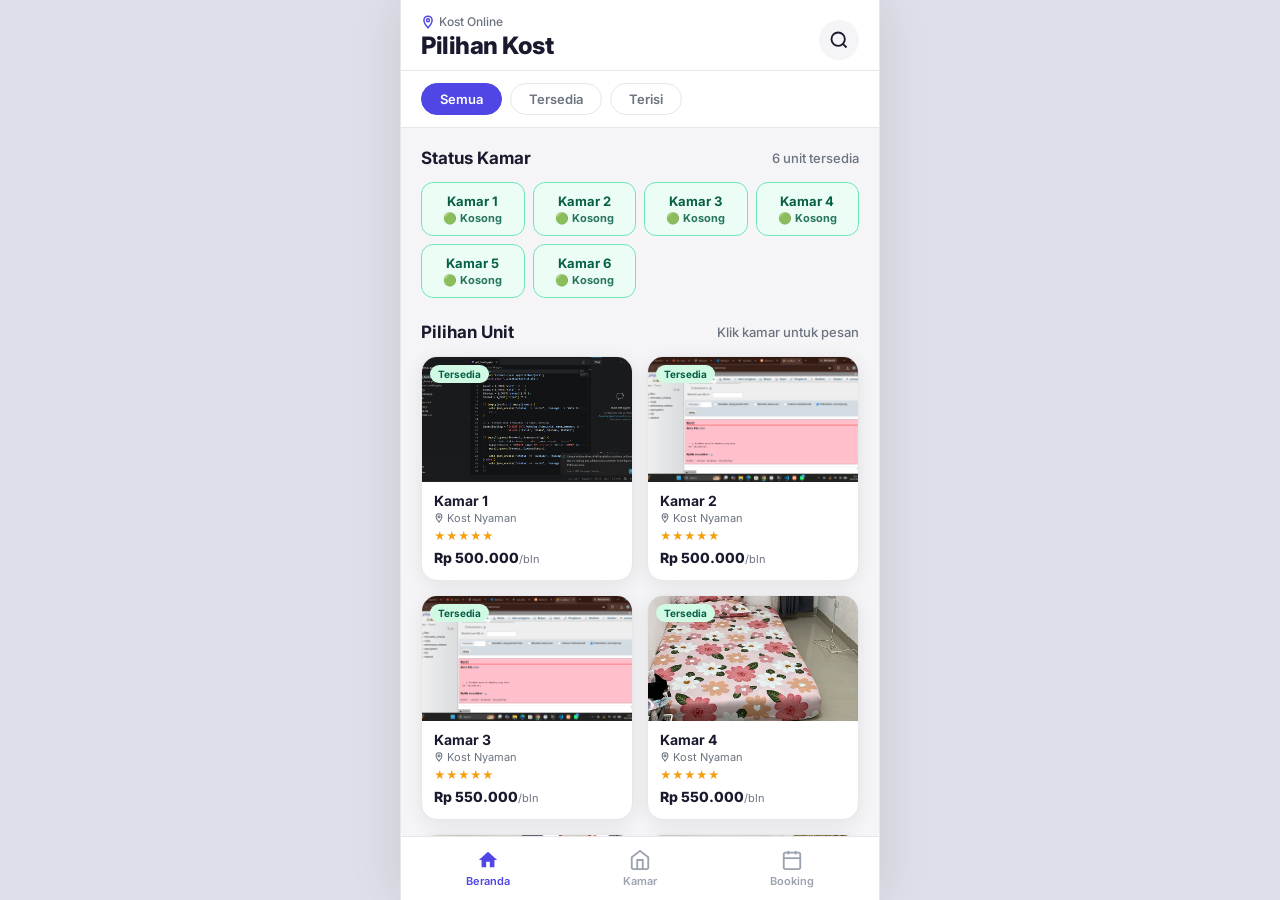
==== public/index.html @ 271142d2 "nambahin fitur" ====
<!DOCTYPE html>
<html lang="id">
<head>
    <meta charset="UTF-8">
    <meta name="viewport" content="width=device-width, initial-scale=1.0">
    <meta http-equiv="Cache-Control" content="no-cache, no-store, must-revalidate">
    <meta http-equiv="Pragma" content="no-cache">
    <meta http-equiv="Expires" content="0">
    <title>Sistem Booking Kost Online</title>
    <link rel="stylesheet" href="style.css?v=3.5">
    <link href="https://fonts.googleapis.com/css2?family=Inter:wght@400;500;600;700;800&display=swap" rel="stylesheet">
</head>
<body>

    <!-- ===== APP SHELL ===== -->
    <div class="app-shell">

        <!-- TOP NAV -->
        <header class="top-nav">
            <div class="nav-left">
                <div class="location-tag">
                    <svg width="14" height="14" viewBox="0 0 24 24" fill="none" stroke="currentColor" stroke-width="2.5"><path d="M12 2C8.13 2 5 5.13 5 9c0 5.25 7 13 7 13s7-7.75 7-13c0-3.87-3.13-7-7-7z"/><circle cx="12" cy="9" r="2.5"/></svg>
                    Kost Online
                </div>
                <h1 class="nav-title">Pilihan Kost</h1>
            </div>
            <button class="btn-icon" id="btnSearch" title="Cari Kamar" type="button">
                <svg width="20" height="20" viewBox="0 0 24 24" fill="none" stroke="currentColor" stroke-width="2.2"><circle cx="11" cy="11" r="8"/><line x1="21" y1="21" x2="16.65" y2="16.65"/></svg>
            </button>
        </header>

        <!-- SEARCH BAR (hidden by default) -->
        <div class="search-bar-wrap" id="searchBarWrap" style="display:none;">
            <input type="text" id="searchInput" placeholder="Cari nama kamar kost..." class="search-input">
        </div>

        <!-- FILTER TABS -->
        <div class="filter-tabs">
            <button class="tab-btn active" data-filter="all" type="button">Semua</button>
            <button class="tab-btn" data-filter="kosong" type="button">Tersedia</button>
            <button class="tab-btn" data-filter="terisi" type="button">Terisi</button>
        </div>

        <!-- MAIN SCROLL AREA -->
        <main class="main-scroll" id="mainScroll">

            <!-- STATUS GRID -->
            <section class="section">
                <div class="section-header">
                    <span class="section-title">Status Kamar</span>
                    <span class="section-sub" id="jumlahKosong">6 unit tersedia</span>
                </div>
                <div id="gridIndikatorKamar" class="status-grid"></div>
            </section>

            <!-- KATALOG KAMAR -->
            <section class="section">
                <div class="section-header">
                    <span class="section-title">Pilihan Unit</span>
                    <span class="section-sub">Klik kamar untuk pesan</span>
                </div>
                <div id="katalogKamar" class="card-grid"></div>
            </section>

            <!-- FORM BOOKING -->
            <section class="section booking-section" id="sectionBooking">
                <div class="section-header">
                    <span class="section-title">Form Pemesanan Kost</span>
                </div>

                <form id="formBooking" class="booking-form">
                    <!-- Unit terpilih dropdown / select -->
                    <div class="form-group">
                        <label class="form-label" for="unitPilihan">Pilihan Unit Kamar</label>
                        <div class="input-wrap">
                            <svg class="input-icon" width="16" height="16" viewBox="0 0 24 24" fill="none" stroke="currentColor" stroke-width="2"><rect x="3" y="3" width="18" height="18" rx="2"/><path d="M9 9h6M9 13h4"/></svg>
                            <select id="unitPilihan" name="unit" class="form-input form-select" required>
                                <option value="">-- Pilih Unit Kamar --</option>
                                <option value="Kamar 1" data-harga="500000">Kamar 1 - Rp 500.000/bln (🟢 Tersedia)</option>
                                <option value="Kamar 2" data-harga="500000">Kamar 2 - Rp 500.000/bln (🟢 Tersedia)</option>
                                <option value="Kamar 3" data-harga="550000">Kamar 3 - Rp 550.000/bln (🟢 Tersedia)</option>
                                <option value="Kamar 4" data-harga="550000">Kamar 4 - Rp 550.000/bln (🟢 Tersedia)</option>
                                <option value="Kamar 5" data-harga="600000">Kamar 5 - Rp 600.000/bln (🟢 Tersedia)</option>
                                <option value="Kamar 6" data-harga="600000">Kamar 6 - Rp 600.000/bln (🟢 Tersedia)</option>
                            </select>
                        </div>
                    </div>

                    <!-- Nama pemesan -->
                    <div class="form-group">
                        <label class="form-label" for="namaPemesan">Nama Lengkap Pemesan</label>
                        <div class="input-wrap">
                            <svg class="input-icon" width="16" height="16" viewBox="0 0 24 24" fill="none" stroke="currentColor" stroke-width="2"><circle cx="12" cy="8" r="4"/><path d="M4 20c0-4 3.6-7 8-7s8 3 8 7"/></svg>
                            <input type="text" id="namaPemesan" name="nama" placeholder="Masukkan nama kamu" class="form-input" required>
                        </div>
                    </div>

                    <!-- Durasi -->
                    <div class="form-group">
                        <label class="form-label">Durasi Sewa (Bulan)</label>
                        <div class="durasi-control">
                            <button type="button" class="durasi-btn" id="btnKurang" aria-label="Kurangi durasi">−</button>
                            <div class="durasi-display">
                                <input type="number" id="durasiBulan" name="durasi" value="1" min="1" class="durasi-input" required>
                                <span class="durasi-label">Bulan</span>
                            </div>
                            <button type="button" class="durasi-btn" id="btnTambah" aria-label="Tambah durasi">+</button>
                        </div>
                    </div>

                    <!-- Total harga -->
                    <div class="total-box">
                        <span class="total-label">Total Harga</span>
                        <span class="total-nilai" id="totalHargaDisplay">Rp 0</span>
                        <input type="hidden" id="totalHargaVal" name="total" value="0">
                    </div>

                    <!-- Submit -->
                    <button type="submit" class="btn-book-now" id="btnSubmitBooking">
                        <svg width="18" height="18" viewBox="0 0 24 24" fill="none" stroke="currentColor" stroke-width="2.2"><path d="M20 12V22H4V12"/><path d="M22 7H2v5h20V7z"/><path d="M12 22V7"/><path d="M12 7H7.5a2.5 2.5 0 0 1 0-5C11 2 12 7 12 7z"/><path d="M12 7h4.5a2.5 2.5 0 0 0 0-5C13 2 12 7 12 7z"/></svg>
                        Lanjut ke Pembayaran
                    </button>
                </form>
            </section>

        </main>

        <!-- BOTTOM NAV (Tanpa Fitur Admin) -->
        <nav class="bottom-nav">
            <button type="button" class="nav-item active" id="navBeranda" onclick="document.getElementById('mainScroll').scrollTo({top: 0, behavior: 'smooth'});">
                <svg width="22" height="22" viewBox="0 0 24 24" fill="currentColor"><path d="M10 20v-6h4v6h5v-8h3L12 3 2 12h3v8z"/></svg>
                <span>Beranda</span>
            </button>
            <button type="button" class="nav-item" id="navKamar" onclick="document.getElementById('katalogKamar').scrollIntoView({behavior:'smooth'})">
                <svg width="22" height="22" viewBox="0 0 24 24" fill="none" stroke="currentColor" stroke-width="2"><path d="M3 9l9-7 9 7v11a2 2 0 0 1-2 2H5a2 2 0 0 1-2-2z"/><polyline points="9 22 9 12 15 12 15 22"/></svg>
                <span>Kamar</span>
            </button>
            <button type="button" class="nav-item" id="navBooking" onclick="document.getElementById('sectionBooking').scrollIntoView({behavior:'smooth'})">
                <svg width="22" height="22" viewBox="0 0 24 24" fill="none" stroke="currentColor" stroke-width="2"><rect x="3" y="4" width="18" height="18" rx="2"/><line x1="16" y1="2" x2="16" y2="6"/><line x1="8" y1="2" x2="8" y2="6"/><line x1="3" y1="10" x2="21" y2="10"/></svg>
                <span>Booking</span>
            </button>
        </nav>

    </div><!-- /app-shell -->

    <!-- ===== MODAL DETAIL KAMAR ===== -->
    <div id="modalDetail" class="modal-overlay" style="display:none;">
        <div class="detail-sheet">
            <div class="detail-foto-wrap">
                <img id="detailFoto" src="" alt="" class="detail-foto">
                <button type="button" class="btn-back" onclick="tutupDetail()" aria-label="Tutup">
                    <svg width="18" height="18" viewBox="0 0 24 24" fill="none" stroke="currentColor" stroke-width="2.5"><polyline points="15 18 9 12 15 6"/></svg>
                </button>
            </div>
            <div class="detail-body">
                <div class="detail-top-row">
                    <div>
                        <h2 id="detailNama" class="detail-nama"></h2>
                        <div class="detail-loc">
                            <svg width="13" height="13" viewBox="0 0 24 24" fill="none" stroke="currentColor" stroke-width="2.5"><path d="M12 2C8.13 2 5 5.13 5 9c0 5.25 7 13 7 13s7-7.75 7-13c0-3.87-3.13-7-7-7z"/><circle cx="12" cy="9" r="2.5"/></svg>
                            Kost Nyaman & Bersih
                        </div>
                    </div>
                    <div class="detail-rating">
                        ★★★★★ <span>5.0</span>
                    </div>
                </div>
                <p class="detail-desc">Kamar bersih, nyaman, dan strategis dengan fasilitas lengkap. Air lancar, listrik aman, dan lingkungan tenang.</p>
                <div class="detail-price-row">
                    <span id="detailHarga" class="detail-price"></span>
                    <span id="detailBadge" class="detail-status-badge"></span>
                </div>
                <button type="button" id="btnBookDetail" class="btn-book-now" style="margin-top:16px;">
                    Pilih Unit Ini
                </button>
            </div>
        </div>
    </div>

    <!-- ===== MODAL PILIHAN METODE PEMBAYARAN ===== -->
    <div id="modalPembayaran" class="modal-overlay" style="display:none;">
        <div class="modal-box modal-pembayaran-box">
            <div class="modal-icon">💳</div>
            <h2 class="modal-title">Metode Pembayaran</h2>
            <p class="modal-subtitle">Pilih cara pembayaran untuk menyelesaikan booking:</p>

            <div class="total-tagihan">
                <span class="tagihan-label">Total Tagihan:</span>
                <span id="tagihanDisplay" class="tagihan-amount">Rp 0</span>
            </div>

            <div class="metode-list">

                <!-- E-Wallet -->
                <button type="button" class="metode-item" onclick="pilihMetode('E-Wallet')">
                    <div class="metode-icon ewallet-icon">📱</div>
                    <div class="metode-info">
                        <span class="metode-nama">E-Wallet</span>
                        <span class="metode-sub">GoPay, OVO, DANA, ShopeePay</span>
                    </div>
                    <span class="metode-arrow">›</span>
                </button>

                <!-- QRIS -->
                <button type="button" class="metode-item" onclick="pilihMetode('QRIS')">
                    <div class="metode-icon qris-icon">🔲</div>
                    <div class="metode-info">
                        <span class="metode-nama">QRIS</span>
                        <span class="metode-sub">Scan QR Code semua bank & dompet digital</span>
                    </div>
                    <span class="metode-arrow">›</span>
                </button>

                <!-- Cash -->
                <button type="button" class="metode-item" onclick="pilihMetode('Tunai / Cash')">
                    <div class="metode-icon cash-icon">💵</div>
                    <div class="metode-info">
                        <span class="metode-nama">Tunai / Cash</span>
                        <span class="metode-sub">Bayar langsung saat tiba di tempat kost</span>
                    </div>
                    <span class="metode-arrow">›</span>
                </button>

            </div>

            <button type="button" class="btn-tutup" id="btnBatalPembayaran" onclick="tutupPembayaran()" style="margin-top:14px;">Batalkan</button>
        </div>
    </div>

    <!-- ===== MODAL SUKSES BOOKING ===== -->
    <div id="modalSukses" class="modal-overlay" style="display:none;">
        <div class="modal-box">
            <div class="modal-icon">🎉</div>
            <h2 class="modal-title">Booking Berhasil!</h2>
            <p class="modal-subtitle">Terima kasih! Pemesanan kost kamu telah dicatat:</p>
            <div class="modal-detail">
                <div class="detail-row"><span class="detail-label">📋 Unit Kamar</span><span class="detail-value" id="popupUnit">-</span></div>
                <div class="detail-row"><span class="detail-label">👤 Nama Pemesan</span><span class="detail-value" id="popupNama">-</span></div>
                <div class="detail-row"><span class="detail-label">📅 Durasi Sewa</span><span class="detail-value" id="popupDurasi">-</span></div>
                <div class="detail-row"><span class="detail-label">💳 Pembayaran</span><span class="detail-value" id="popupMetode" style="color:#4f46e5;font-weight:700;">-</span></div>
                <div class="detail-row"><span class="detail-label">💰 Total Biaya</span><span class="detail-value" id="popupTotal" style="color:#10b981;font-weight:700;">-</span></div>
            </div>
            <p class="modal-info">Lanjutkan konfirmasi booking ke pemilik via WhatsApp:</p>
            <div class="modal-actions">
                <a id="btnWhatsapp" href="#" target="_blank" class="btn-wa">
                    <svg xmlns="http://www.w3.org/2000/svg" width="18" height="18" viewBox="0 0 24 24" fill="white" style="margin-right:8px;flex-shrink:0;"><path d="M17.472 14.382c-.297-.149-1.758-.867-2.03-.967-.273-.099-.471-.148-.67.15-.197.297-.767.966-.94 1.164-.173.199-.347.223-.644.075-.297-.15-1.255-.463-2.39-1.475-.883-.788-1.48-1.761-1.653-2.059-.173-.297-.018-.458.13-.606.134-.133.298-.347.446-.52.149-.174.198-.298.298-.497.099-.198.05-.371-.025-.52-.075-.149-.669-1.612-.916-2.207-.242-.579-.487-.5-.669-.51-.173-.008-.371-.01-.57-.01-.198 0-.52.074-.792.372-.272.297-1.04 1.016-1.04 2.479 0 1.462 1.065 2.875 1.213 3.074.149.198 2.096 3.2 5.077 4.487.709.306 1.262.489 1.694.625.712.227 1.36.195 1.871.118.571-.085 1.758-.719 2.006-1.413.248-.694.248-1.289.173-1.413-.074-.124-.272-.198-.57-.347z"/><path d="M12 0C5.373 0 0 5.373 0 12c0 2.114.549 4.1 1.508 5.83L.057 23.5a.5.5 0 0 0 .614.614l5.67-1.451A11.945 11.945 0 0 0 12 24c6.627 0 12-5.373 12-12S18.627 0 12 0zm0 21.9a9.9 9.9 0 0 1-5.031-1.371l-.361-.214-3.735.956.989-3.617-.235-.374A9.861 9.861 0 0 1 2.1 12C2.1 6.533 6.533 2.1 12 2.1S21.9 6.533 21.9 12 17.467 21.9 12 21.9z"/></svg>
                    Chat via WhatsApp
                </a>
                <button type="button" id="btnTutupModal" class="btn-tutup">Tutup</button>
            </div>
        </div>
    </div>

    <script src="script.js?v=3.5"></script>
</body>
</html>
---- public/style.css ----
/* =====================================================
   GLOBAL RESET & BASE
   ===================================================== */
*, *::before, *::after {
    box-sizing: border-box;
    margin: 0;
    padding: 0;
}

:root {
    --primary:     #4f46e5;
    --primary-dk:  #3730a3;
    --bg:          #f5f5f7;
    --white:       #ffffff;
    --text:        #1a1a2e;
    --text-muted:  #6b7280;
    --border:      #e5e7eb;
    --card-shadow: 0 4px 20px rgba(0,0,0,0.08);
    --radius:      16px;
    --nav-h:       64px;
}

html, body {
    height: 100%;
    font-family: 'Inter', -apple-system, BlinkMacSystemFont, 'Segoe UI', Roboto, sans-serif;
    background: var(--bg);
    color: var(--text);
}

button { cursor: pointer; font-family: inherit; }
a      { text-decoration: none; }
input, select { font-family: inherit; }

/* =====================================================
   APP SHELL — mobile container
   ===================================================== */
.app-shell {
    display: flex;
    flex-direction: column;
    height: 100vh;
    max-width: 480px;
    margin: 0 auto;
    background: var(--bg);
    position: relative;
    overflow: hidden;
    box-shadow: 0 0 50px rgba(0,0,0,0.1);
}

/* =====================================================
   TOP NAV
   ===================================================== */
.top-nav {
    display: flex;
    align-items: flex-end;
    justify-content: space-between;
    padding: 14px 20px 10px;
    background: var(--white);
    border-bottom: 1px solid var(--border);
    flex-shrink: 0;
    z-index: 10;
}

.nav-left { display: flex; flex-direction: column; gap: 2px; }

.location-tag {
    display: flex;
    align-items: center;
    gap: 4px;
    font-size: 12px;
    color: var(--text-muted);
    font-weight: 500;
}
.location-tag svg { color: var(--primary); }

.nav-title {
    font-size: 24px;
    font-weight: 800;
    color: var(--text);
    letter-spacing: -0.5px;
}

.btn-icon {
    background: var(--bg);
    border: none;
    width: 40px;
    height: 40px;
    border-radius: 50%;
    display: flex;
    align-items: center;
    justify-content: center;
    color: var(--text);
    transition: background 0.2s;
}
.btn-icon:hover { background: var(--border); }

/* Search bar */
.search-bar-wrap {
    padding: 10px 20px;
    background: var(--white);
    border-bottom: 1px solid var(--border);
    flex-shrink: 0;
}
.search-input {
    width: 100%;
    padding: 10px 16px;
    border: 1.5px solid var(--border);
    border-radius: 12px;
    font-size: 14px;
    outline: none;
    transition: border-color 0.2s;
    background: var(--bg);
}
.search-input:focus { border-color: var(--primary); background: var(--white); }

/* =====================================================
   FILTER TABS
   ===================================================== */
.filter-tabs {
    display: flex;
    gap: 8px;
    padding: 12px 20px;
    background: var(--white);
    overflow-x: auto;
    flex-shrink: 0;
    scrollbar-width: none;
    border-bottom: 1px solid var(--border);
}
.filter-tabs::-webkit-scrollbar { display: none; }

.tab-btn {
    padding: 7px 18px;
    border-radius: 20px;
    border: 1.5px solid var(--border);
    background: var(--white);
    font-size: 13px;
    font-weight: 600;
    color: var(--text-muted);
    white-space: nowrap;
    transition: all 0.2s;
}
.tab-btn.active {
    background: var(--primary);
    border-color: var(--primary);
    color: white;
}
.tab-btn:hover:not(.active) {
    border-color: var(--primary);
    color: var(--primary);
}

/* =====================================================
   MAIN SCROLL
   ===================================================== */
.main-scroll {
    flex: 1;
    overflow-y: auto;
    padding-bottom: calc(var(--nav-h) + 24px);
    scroll-behavior: smooth;
    -webkit-overflow-scrolling: touch;
}
.main-scroll::-webkit-scrollbar { display: none; }

/* =====================================================
   SECTIONS
   ===================================================== */
.section { padding: 20px 20px 0; }

.section-header {
    display: flex;
    align-items: center;
    justify-content: space-between;
    margin-bottom: 14px;
}
.section-title {
    font-size: 17px;
    font-weight: 700;
    color: var(--text);
}
.section-sub {
    font-size: 13px;
    color: var(--text-muted);
    font-weight: 500;
}

/* =====================================================
   STATUS GRID (indikator kamar)
   ===================================================== */
.status-grid {
    display: grid;
    grid-template-columns: repeat(auto-fill, minmax(90px, 1fr));
    gap: 8px;
    margin-bottom: 4px;
}

.status-chip {
    padding: 10px 6px;
    border-radius: 12px;
    text-align: center;
    font-size: 12px;
    font-weight: 700;
    transition: transform 0.15s;
}
.status-chip:hover {
    transform: translateY(-2px);
}
.status-chip.kosong {
    background: #ecfdf5;
    border: 1.5px solid #6ee7b7;
    color: #065f46;
}
.status-chip.terisi {
    background: #fef2f2;
    border: 1.5px solid #fca5a5;
    color: #991b1b;
}
.status-chip .chip-name { display: block; font-size: 13px; }
.status-chip .chip-status { display: block; font-size: 11px; margin-top: 2px; opacity: 0.85; }

/* =====================================================
   CARD GRID (katalog kamar)
   ===================================================== */
.card-grid {
    display: grid;
    grid-template-columns: 1fr 1fr;
    gap: 14px;
    padding-bottom: 10px;
}

.kamar-card {
    background: var(--white);
    border-radius: var(--radius);
    overflow: hidden;
    box-shadow: var(--card-shadow);
    cursor: pointer;
    transition: transform 0.2s, box-shadow 0.2s;
    position: relative;
    border: 1px solid var(--border);
}
.kamar-card:hover {
    transform: translateY(-3px);
    box-shadow: 0 8px 24px rgba(0,0,0,0.12);
}
.kamar-card.terisi { opacity: 0.8; }

.card-img-wrap {
    position: relative;
    width: 100%;
    height: 125px;
    overflow: hidden;
    background: #e5e7eb;
}
.card-img-wrap img {
    width: 100%;
    height: 100%;
    object-fit: cover;
    transition: transform 0.3s;
}
.kamar-card:hover .card-img-wrap img { transform: scale(1.05); }

/* Status badge on card */
.card-status-badge {
    position: absolute;
    top: 8px;
    left: 8px;
    padding: 3px 8px;
    border-radius: 20px;
    font-size: 10px;
    font-weight: 700;
}
.card-status-badge.kosong { background: #d1fae5; color: #065f46; }
.card-status-badge.terisi { background: #fee2e2; color: #991b1b; }

.card-body {
    padding: 10px 12px 14px;
}
.card-name {
    font-size: 14px;
    font-weight: 700;
    color: var(--text);
    margin-bottom: 2px;
    white-space: nowrap;
    overflow: hidden;
    text-overflow: ellipsis;
}
.card-loc {
    display: flex;
    align-items: center;
    gap: 3px;
    font-size: 11px;
    color: var(--text-muted);
    margin-bottom: 4px;
}
.card-stars { font-size: 11px; color: #f59e0b; margin-bottom: 6px; }
.card-price {
    font-size: 14px;
    font-weight: 800;
    color: var(--text);
}
.card-price span {
    font-size: 11px;
    font-weight: 400;
    color: var(--text-muted);
}

/* =====================================================
   BOOKING FORM
   ===================================================== */
.booking-section {
    padding-bottom: 24px;
}

.booking-form {
    background: var(--white);
    border-radius: var(--radius);
    padding: 20px;
    box-shadow: var(--card-shadow);
    display: flex;
    flex-direction: column;
    gap: 16px;
    border: 1px solid var(--border);
}

.form-group { display: flex; flex-direction: column; gap: 6px; }

.form-label {
    font-size: 13px;
    font-weight: 600;
    color: var(--text-muted);
    text-transform: uppercase;
    letter-spacing: 0.4px;
}

.input-wrap {
    position: relative;
    display: flex;
    align-items: center;
}
.input-icon {
    position: absolute;
    left: 12px;
    color: var(--text-muted);
    pointer-events: none;
}
.form-input {
    width: 100%;
    padding: 12px 12px 12px 38px;
    border: 1.5px solid var(--border);
    border-radius: 12px;
    font-size: 14px;
    color: var(--text);
    background: var(--bg);
    outline: none;
    transition: border-color 0.2s, background 0.2s;
}
.form-input:focus { border-color: var(--primary); background: white; }

.form-select {
    appearance: none;
    -webkit-appearance: none;
    cursor: pointer;
    background-image: url("data:image/svg+xml;charset=UTF-8,%3csvg xmlns='http://www.w3.org/2000/svg' viewBox='0 0 24 24' fill='none' stroke='%236b7280' stroke-width='2' stroke-linecap='round' stroke-linejoin='round'%3e%3cpolyline points='6 9 12 15 18 9'%3e%3c/polyline%3e%3c/svg%3e");
    background-repeat: no-repeat;
    background-position: right 14px center;
    background-size: 16px;
}

/* Durasi stepper */
.durasi-control {
    display: flex;
    align-items: center;
    gap: 12px;
}
.durasi-btn {
    width: 42px;
    height: 42px;
    border-radius: 50%;
    border: 1.5px solid var(--border);
    background: var(--white);
    font-size: 22px;
    font-weight: 500;
    color: var(--primary);
    display: flex;
    align-items: center;
    justify-content: center;
    transition: background 0.2s;
    flex-shrink: 0;
}
.durasi-btn:hover { background: #ede9fe; border-color: var(--primary); }

.durasi-display {
    flex: 1;
    display: flex;
    align-items: center;
    justify-content: center;
    gap: 6px;
    background: var(--bg);
    border: 1.5px solid var(--border);
    border-radius: 12px;
    padding: 10px;
}
.durasi-input {
    width: 45px;
    text-align: center;
    font-size: 20px;
    font-weight: 700;
    border: none;
    background: transparent;
    outline: none;
    color: var(--text);
}
.durasi-input::-webkit-outer-spin-button,
.durasi-input::-webkit-inner-spin-button { -webkit-appearance: none; }
.durasi-input[type=number] { -moz-appearance: textfield; }

.durasi-label {
    font-size: 13px;
    color: var(--text-muted);
    font-weight: 500;
}

/* Total box */
.total-box {
    background: linear-gradient(135deg, #4f46e5 0%, #7c3aed 100%);
    border-radius: 14px;
    padding: 16px 20px;
    display: flex;
    align-items: center;
    justify-content: space-between;
}
.total-label {
    font-size: 13px;
    color: rgba(255,255,255,0.85);
    font-weight: 500;
}
.total-nilai {
    font-size: 20px;
    font-weight: 800;
    color: white;
}

/* Book Now button */
.btn-book-now {
    width: 100%;
    padding: 15px;
    background: var(--text);
    color: white;
    border: none;
    border-radius: 14px;
    font-size: 15px;
    font-weight: 700;
    display: flex;
    align-items: center;
    justify-content: center;
    gap: 8px;
    transition: background 0.2s, transform 0.15s;
}
.btn-book-now:hover {
    background: #374151;
    transform: translateY(-1px);
}
.btn-book-now:active { transform: translateY(0); }

/* =====================================================
   BOTTOM NAV
   ===================================================== */
.bottom-nav {
    position: absolute;
    bottom: 0;
    left: 0;
    right: 0;
    height: var(--nav-h);
    background: var(--white);
    border-top: 1px solid var(--border);
    display: flex;
    align-items: center;
    justify-content: space-around;
    padding: 0 8px;
    z-index: 100;
}

.nav-item {
    display: flex;
    flex-direction: column;
    align-items: center;
    gap: 3px;
    background: none;
    border: none;
    color: #9ca3af;
    font-size: 11px;
    font-weight: 600;
    padding: 6px 20px;
    border-radius: 12px;
    transition: color 0.2s;
}
.nav-item.active { color: var(--primary); }
.nav-item:hover  { color: var(--primary); }

/* =====================================================
   MODAL OVERLAY & BOXES
   ===================================================== */
.modal-overlay {
    position: fixed;
    inset: 0;
    background: rgba(0,0,0,0.6);
    display: flex;
    align-items: flex-end;
    justify-content: center;
    z-index: 9000;
    animation: fadeInOverlay 0.2s ease;
}

@keyframes fadeInOverlay {
    from { opacity: 0; }
    to   { opacity: 1; }
}

/* Detail sheet (slides up from bottom) */
.detail-sheet {
    width: 100%;
    max-width: 480px;
    background: var(--white);
    border-radius: 24px 24px 0 0;
    overflow: hidden;
    animation: slideUp 0.3s cubic-bezier(.22,.61,.36,1);
    max-height: 90vh;
    overflow-y: auto;
}

@keyframes slideUp {
    from { transform: translateY(100%); }
    to   { transform: translateY(0); }
}

.detail-foto-wrap {
    position: relative;
    height: 240px;
    background: #e5e7eb;
}
.detail-foto {
    width: 100%;
    height: 100%;
    object-fit: cover;
}
.btn-back {
    position: absolute;
    top: 16px;
    left: 16px;
    width: 38px;
    height: 38px;
    border-radius: 50%;
    background: rgba(255,255,255,0.92);
    border: none;
    display: flex;
    align-items: center;
    justify-content: center;
    color: var(--text);
    box-shadow: 0 2px 8px rgba(0,0,0,0.2);
}

.detail-body { padding: 20px; }

.detail-top-row {
    display: flex;
    align-items: flex-start;
    justify-content: space-between;
    margin-bottom: 8px;
}
.detail-nama {
    font-size: 22px;
    font-weight: 800;
    color: var(--text);
}
.detail-loc {
    display: flex;
    align-items: center;
    gap: 4px;
    font-size: 13px;
    color: var(--text-muted);
    margin-top: 3px;
}
.detail-rating {
    background: #fef3c7;
    color: #92400e;
    padding: 4px 10px;
    border-radius: 20px;
    font-size: 12px;
    font-weight: 700;
    white-space: nowrap;
}
.detail-rating span { font-size: 11px; }

.detail-desc {
    font-size: 13px;
    color: var(--text-muted);
    line-height: 1.6;
    margin-bottom: 14px;
}
.detail-price-row {
    display: flex;
    align-items: center;
    gap: 12px;
    margin-bottom: 4px;
}
.detail-price {
    font-size: 22px;
    font-weight: 800;
    color: var(--text);
}
.detail-status-badge {
    padding: 4px 12px;
    border-radius: 20px;
    font-size: 12px;
    font-weight: 700;
}
.detail-status-badge.kosong { background: #d1fae5; color: #065f46; }
.detail-status-badge.terisi { background: #fee2e2; color: #991b1b; }

/* Modal Box (Sukses & Pembayaran) */
.modal-box {
    width: 100%;
    max-width: 440px;
    background: var(--white);
    border-radius: 24px 24px 0 0;
    padding: 26px 20px;
    text-align: center;
    animation: slideUp 0.3s cubic-bezier(.22,.61,.36,1);
    max-height: 90vh;
    overflow-y: auto;
}

.modal-icon { font-size: 44px; margin-bottom: 8px; }
.modal-title { font-size: 20px; font-weight: 800; color: var(--text); margin-bottom: 4px; }
.modal-subtitle { font-size: 13px; color: var(--text-muted); margin-bottom: 14px; }

/* =====================================================
   METODE PEMBAYARAN STYLES
   ===================================================== */
.total-tagihan {
    background: #f0fdf4;
    border: 1.5px solid #86efac;
    border-radius: 12px;
    padding: 12px 16px;
    margin-bottom: 16px;
    display: flex;
    justify-content: space-between;
    align-items: center;
}
.tagihan-label {
    font-size: 13px;
    color: #166534;
    font-weight: 600;
}
.tagihan-amount {
    font-size: 18px;
    font-weight: 800;
    color: #15803d;
}

.metode-list {
    display: flex;
    flex-direction: column;
    gap: 10px;
    text-align: left;
}

.metode-item {
    display: flex;
    align-items: center;
    gap: 14px;
    padding: 14px 16px;
    background: var(--bg);
    border: 1.5px solid var(--border);
    border-radius: 14px;
    transition: all 0.2s;
    width: 100%;
    text-align: left;
}
.metode-item:hover {
    border-color: var(--primary);
    background: #eef2ff;
    transform: translateY(-1px);
}

.metode-icon {
    font-size: 24px;
    width: 44px;
    height: 44px;
    background: var(--white);
    border-radius: 12px;
    display: flex;
    align-items: center;
    justify-content: center;
    flex-shrink: 0;
    box-shadow: 0 2px 6px rgba(0,0,0,0.06);
}

.metode-info {
    flex: 1;
    display: flex;
    flex-direction: column;
    gap: 2px;
}
.metode-nama {
    font-size: 15px;
    font-weight: 700;
    color: var(--text);
}
.metode-sub {
    font-size: 12px;
    color: var(--text-muted);
}
.metode-arrow {
    font-size: 20px;
    color: #9ca3af;
    font-weight: 600;
}

/* =====================================================
   MODAL SUKSES STYLES
   ===================================================== */
.modal-detail {
    background: var(--bg);
    border-radius: 14px;
    padding: 14px 16px;
    margin-bottom: 14px;
    text-align: left;
}
.detail-row {
    display: flex;
    justify-content: space-between;
    align-items: center;
    padding: 8px 0;
    border-bottom: 1px solid var(--border);
    font-size: 13px;
}
.detail-row:last-child { border-bottom: none; }
.detail-label { color: var(--text-muted); font-weight: 500; }
.detail-value { color: var(--text); font-weight: 600; }

.modal-info { font-size: 12px; color: var(--text-muted); margin-bottom: 16px; }

.modal-actions { display: flex; flex-direction: column; gap: 10px; }

.btn-wa {
    display: flex;
    align-items: center;
    justify-content: center;
    background: #25D366;
    color: white;
    padding: 14px;
    border-radius: 14px;
    font-weight: 700;
    font-size: 15px;
    transition: background 0.2s;
}
.btn-wa:hover { background: #1ebe57; }

.btn-tutup {
    background: var(--bg);
    color: var(--text-muted);
    border: none;
    padding: 12px;
    border-radius: 14px;
    font-size: 14px;
    font-weight: 600;
    width: 100%;
    transition: background 0.2s;
}
.btn-tutup:hover { background: var(--border); }

/* =====================================================
   RESPONSIVE — center display on desktop
   ===================================================== */
@media (min-width: 481px) {
    .app-shell {
        margin: 0 auto;
        border-left: 1px solid var(--border);
        border-right: 1px solid var(--border);
    }
    body { background: #dde0e8; }
}
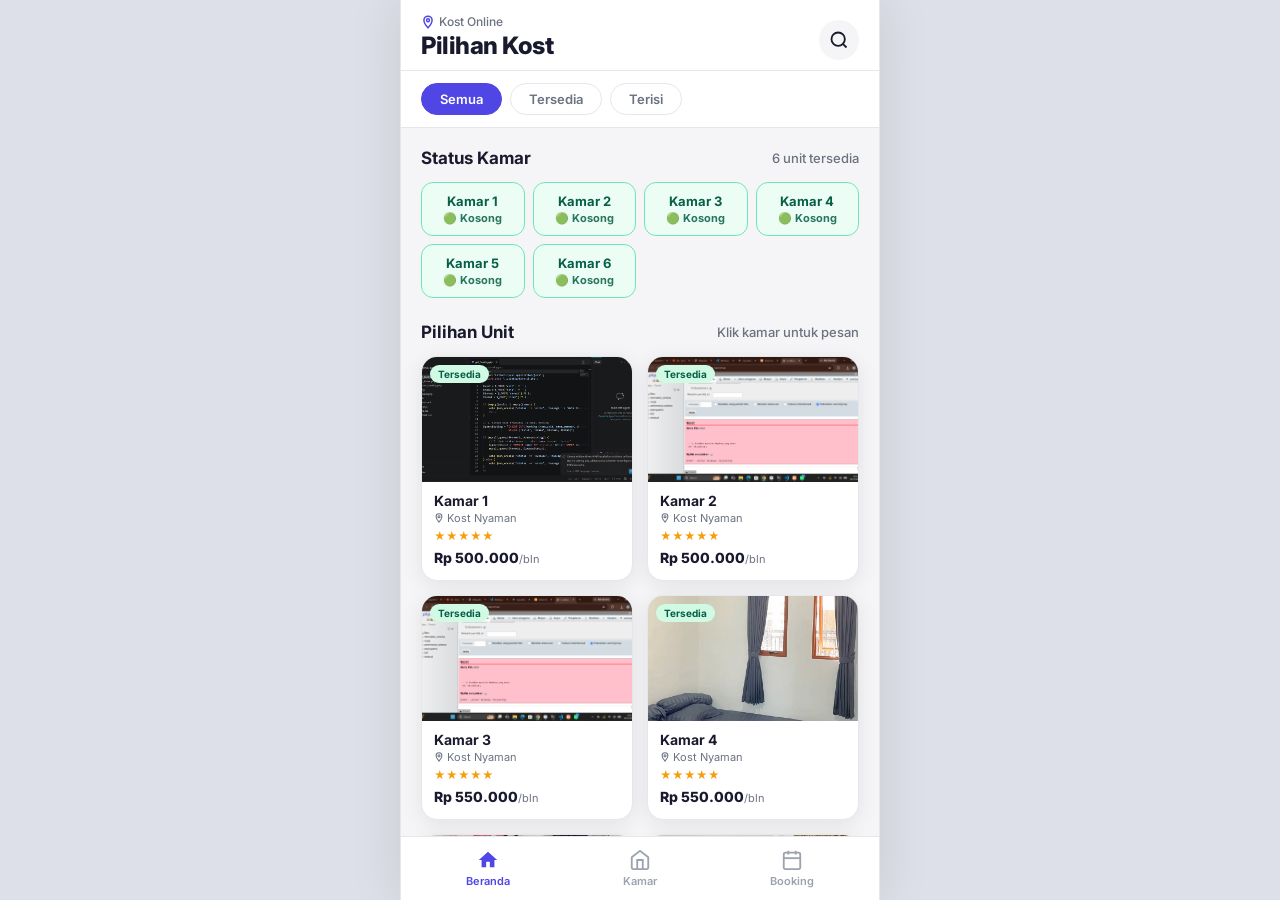
==== commit 186e7733: "fitur baru ey" ====
--- a/public/index.html
+++ b/public/index.html
@@ -251,6 +251,6 @@
         </div>
     </div>
 
-    <script src="script.js?v=3.5"></script>
+    <script src="script.js?v=4.0"></script>
 </body>
 </html>
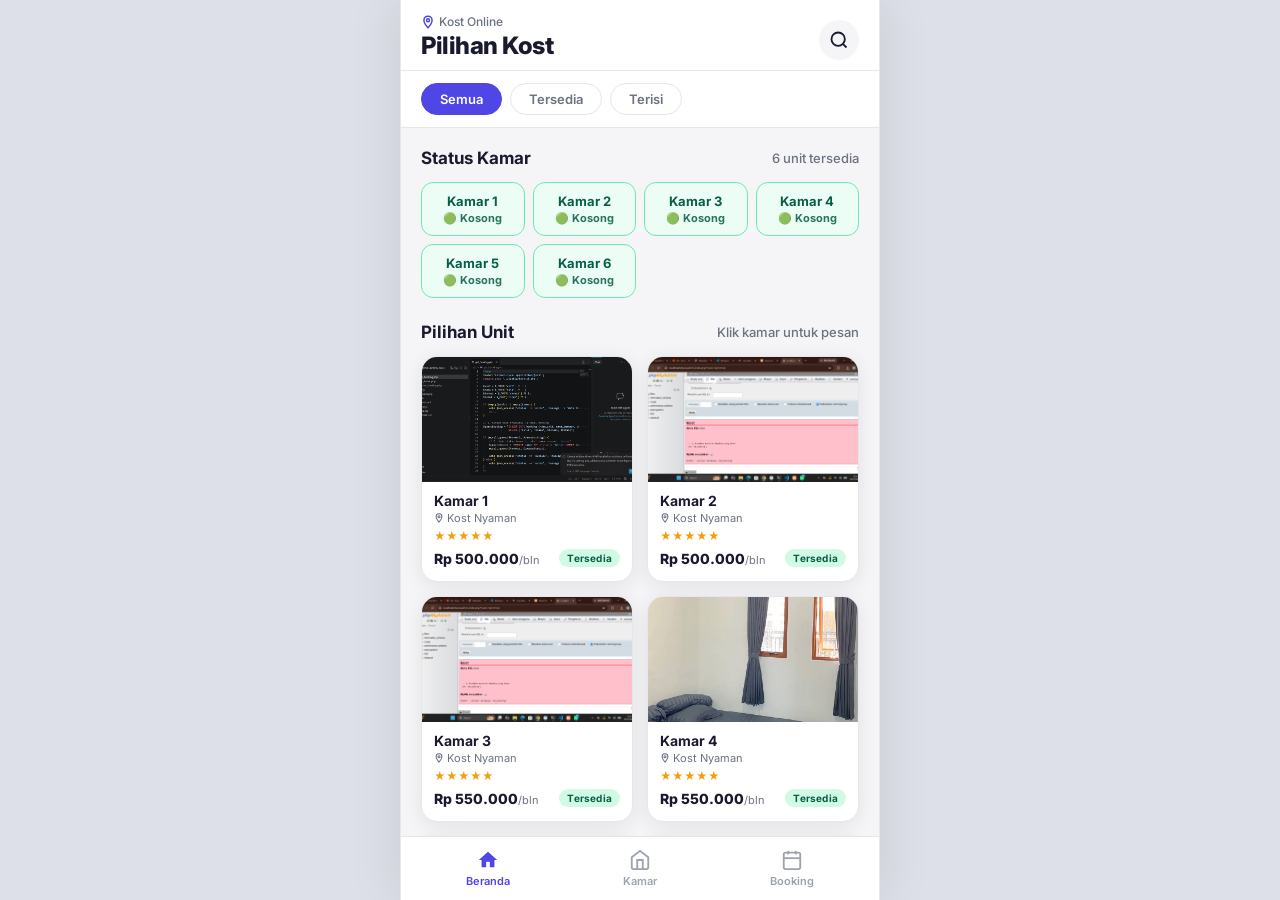
==== commit bbd29ccc: "perbaikan fitur" ====
--- a/public/index.html
+++ b/public/index.html
@@ -7,7 +7,7 @@
     <meta http-equiv="Pragma" content="no-cache">
     <meta http-equiv="Expires" content="0">
     <title>Sistem Booking Kost Online</title>
-    <link rel="stylesheet" href="style.css?v=3.5">
+    <link rel="stylesheet" href="style.css?v=5.0">
     <link href="https://fonts.googleapis.com/css2?family=Inter:wght@400;500;600;700;800&display=swap" rel="stylesheet">
 </head>
 <body>
@@ -143,14 +143,41 @@
 
     </div><!-- /app-shell -->
 
-    <!-- ===== MODAL DETAIL KAMAR ===== -->
     <div id="modalDetail" class="modal-overlay" style="display:none;">
         <div class="detail-sheet">
-            <div class="detail-foto-wrap">
-                <img id="detailFoto" src="" alt="" class="detail-foto">
+            <!-- SLIDER FOTO KAMAR INTERAKTIF -->
+            <div class="detail-slider-container" id="detailSliderContainer">
+                <div class="detail-slider-track" id="detailSliderTrack">
+                    <!-- Foto slide digenerate secara dinamis via JavaScript -->
+                </div>
+
+                <!-- Tombol Navigasi Panah Slide -->
+                <button type="button" class="slider-nav-btn slider-prev" id="sliderPrev" aria-label="Foto Sebelumnya">
+                    <svg width="20" height="20" viewBox="0 0 24 24" fill="none" stroke="currentColor" stroke-width="2.5"><polyline points="15 18 9 12 15 6"/></svg>
+                </button>
+                <button type="button" class="slider-nav-btn slider-next" id="sliderNext" aria-label="Foto Berikutnya">
+                    <svg width="20" height="20" viewBox="0 0 24 24" fill="none" stroke="currentColor" stroke-width="2.5"><polyline points="9 18 15 12 9 6"/></svg>
+                </button>
+
+                <!-- Tombol Kembali / Tutup Modal -->
                 <button type="button" class="btn-back" onclick="tutupDetail()" aria-label="Tutup">
-                    <svg width="18" height="18" viewBox="0 0 24 24" fill="none" stroke="currentColor" stroke-width="2.5"><polyline points="15 18 9 12 15 6"/></svg>
-                </button>
+                    <svg width="18" height="18" viewBox="0 0 24 24" fill="none" stroke="currentColor" stroke-width="2.5"><line x1="18" y1="6" x2="6" y2="18"/><line x1="6" y1="6" x2="18" y2="18"/></svg>
+                </button>
+
+                <!-- Badge Jumlah Foto -->
+                <div class="slider-badge-counter" id="sliderBadgeCounter">
+                    <span id="sliderBadgeText">Foto 1 / 1</span>
+                </div>
+
+                <!-- Titik Navigasi (Dots Indicator) -->
+                <div class="slider-dots" id="sliderDots"></div>
+            </div>
+
+            <!-- Petunjuk Geser / Slide -->
+            <div class="slider-hint-bar">
+                <svg width="14" height="14" viewBox="0 0 24 24" fill="none" stroke="currentColor" stroke-width="2"><path d="M14 18l-6-6 6-6"/></svg>
+                <span>Geser foto untuk melihat sudut kamar lainnya</span>
+                <svg width="14" height="14" viewBox="0 0 24 24" fill="none" stroke="currentColor" stroke-width="2"><path d="M10 6l6 6-6 6"/></svg>
             </div>
             <div class="detail-body">
                 <div class="detail-top-row">
@@ -251,6 +278,6 @@
         </div>
     </div>
 
-    <script src="script.js?v=4.0"></script>
+    <script src="script.js?v=5.0"></script>
 </body>
 </html>
--- a/public/style.css
+++ b/public/style.css
@@ -257,15 +257,22 @@
 }
 .kamar-card:hover .card-img-wrap img { transform: scale(1.05); }
 
-/* Status badge on card */
+/* Card Price Row & Status Badge */
+.card-price-row {
+    display: flex;
+    align-items: center;
+    justify-content: space-between;
+    gap: 8px;
+    margin-top: 6px;
+}
+
 .card-status-badge {
-    position: absolute;
-    top: 8px;
-    left: 8px;
     padding: 3px 8px;
     border-radius: 20px;
     font-size: 10px;
     font-weight: 700;
+    white-space: nowrap;
+    letter-spacing: 0.2px;
 }
 .card-status-badge.kosong { background: #d1fae5; color: #065f46; }
 .card-status-badge.terisi { background: #fee2e2; color: #991b1b; }
@@ -531,30 +538,203 @@
     to   { transform: translateY(0); }
 }
 
-.detail-foto-wrap {
+/* =====================================================
+   INTERACTIVE ROOM PHOTO SLIDER / CAROUSEL
+   ===================================================== */
+.detail-slider-container {
     position: relative;
-    height: 240px;
-    background: #e5e7eb;
-}
-.detail-foto {
+    width: 100%;
+    height: 250px;
+    background: #0f172a;
+    overflow: hidden;
+    user-select: none;
+    touch-action: pan-y;
+}
+
+.detail-slider-track {
+    display: flex;
+    width: 100%;
+    height: 100%;
+    transition: transform 0.35s cubic-bezier(0.25, 1, 0.5, 1);
+    will-change: transform;
+}
+
+.detail-slide {
+    min-width: 100%;
+    width: 100%;
+    height: 100%;
+    position: relative;
+    flex-shrink: 0;
+    overflow: hidden;
+    background: #111827;
+}
+
+.detail-slide-img {
     width: 100%;
     height: 100%;
     object-fit: cover;
-}
+    display: block;
+    pointer-events: none;
+}
+
+.detail-slide-caption {
+    position: absolute;
+    bottom: 0;
+    left: 0;
+    right: 0;
+    padding: 24px 16px 36px;
+    background: linear-gradient(to top, rgba(0,0,0,0.85) 0%, rgba(0,0,0,0.4) 60%, transparent 100%);
+    color: #ffffff;
+    font-size: 13px;
+    font-weight: 600;
+    text-shadow: 0 1px 3px rgba(0,0,0,0.8);
+    pointer-events: none;
+    display: flex;
+    align-items: center;
+    gap: 6px;
+}
+
+/* Tombol Navigasi Panah Kiri & Kanan */
+.slider-nav-btn {
+    position: absolute;
+    top: 50%;
+    transform: translateY(-50%);
+    width: 36px;
+    height: 36px;
+    border-radius: 50%;
+    background: rgba(15, 23, 42, 0.55);
+    color: #ffffff;
+    border: 1px solid rgba(255, 255, 255, 0.25);
+    display: flex;
+    align-items: center;
+    justify-content: center;
+    cursor: pointer;
+    z-index: 10;
+    backdrop-filter: blur(6px);
+    -webkit-backdrop-filter: blur(6px);
+    transition: background 0.2s, transform 0.15s, opacity 0.2s;
+    box-shadow: 0 2px 8px rgba(0,0,0,0.3);
+}
+
+.slider-nav-btn:hover {
+    background: rgba(15, 23, 42, 0.9);
+    transform: translateY(-50%) scale(1.08);
+}
+
+.slider-nav-btn:active {
+    transform: translateY(-50%) scale(0.95);
+}
+
+.slider-nav-btn.disabled,
+.slider-nav-btn:disabled {
+    opacity: 0.35;
+    cursor: not-allowed;
+    pointer-events: none;
+}
+
+.slider-prev { left: 12px; }
+.slider-next { right: 12px; }
+
+/* Tombol Tutup / Kembali */
 .btn-back {
     position: absolute;
-    top: 16px;
-    left: 16px;
-    width: 38px;
-    height: 38px;
+    top: 14px;
+    left: 14px;
+    width: 36px;
+    height: 36px;
     border-radius: 50%;
-    background: rgba(255,255,255,0.92);
-    border: none;
+    background: rgba(15, 23, 42, 0.65);
+    border: 1px solid rgba(255, 255, 255, 0.25);
     display: flex;
     align-items: center;
     justify-content: center;
-    color: var(--text);
-    box-shadow: 0 2px 8px rgba(0,0,0,0.2);
+    color: #ffffff;
+    cursor: pointer;
+    z-index: 15;
+    backdrop-filter: blur(6px);
+    -webkit-backdrop-filter: blur(6px);
+    transition: background 0.2s, transform 0.15s;
+    box-shadow: 0 2px 8px rgba(0,0,0,0.3);
+}
+
+.btn-back:hover {
+    background: rgba(15, 23, 42, 0.95);
+    transform: scale(1.08);
+}
+
+/* Badge Hitungan Foto (Pojok Kanan Atas) */
+.slider-badge-counter {
+    position: absolute;
+    top: 14px;
+    right: 14px;
+    z-index: 12;
+    background: rgba(15, 23, 42, 0.65);
+    color: #ffffff;
+    font-size: 11px;
+    font-weight: 700;
+    padding: 4px 10px;
+    border-radius: 20px;
+    border: 1px solid rgba(255, 255, 255, 0.2);
+    backdrop-filter: blur(6px);
+    -webkit-backdrop-filter: blur(6px);
+    box-shadow: 0 2px 6px rgba(0,0,0,0.25);
+    letter-spacing: 0.3px;
+}
+
+/* Dots Indikator Slide */
+.slider-dots {
+    position: absolute;
+    bottom: 10px;
+    left: 50%;
+    transform: translateX(-50%);
+    display: flex;
+    align-items: center;
+    gap: 6px;
+    z-index: 12;
+    padding: 4px 10px;
+    background: rgba(15, 23, 42, 0.55);
+    border-radius: 20px;
+    backdrop-filter: blur(4px);
+    -webkit-backdrop-filter: blur(4px);
+    border: 1px solid rgba(255, 255, 255, 0.15);
+}
+
+.slider-dot {
+    width: 7px;
+    height: 7px;
+    border-radius: 50%;
+    background: rgba(255, 255, 255, 0.45);
+    cursor: pointer;
+    transition: all 0.25s ease;
+}
+
+.slider-dot:hover {
+    background: rgba(255, 255, 255, 0.8);
+}
+
+.slider-dot.active {
+    width: 20px;
+    border-radius: 10px;
+    background: #ffffff;
+    box-shadow: 0 0 6px rgba(255, 255, 255, 0.6);
+}
+
+/* Bar Petunjuk Geser */
+.slider-hint-bar {
+    display: flex;
+    align-items: center;
+    justify-content: center;
+    gap: 6px;
+    padding: 7px 14px;
+    background: #f8fafc;
+    border-bottom: 1px solid #e2e8f0;
+    color: #64748b;
+    font-size: 11px;
+    font-weight: 600;
+}
+.slider-hint-bar svg {
+    color: var(--primary);
+    flex-shrink: 0;
 }
 
 .detail-body { padding: 20px; }
@@ -598,7 +778,8 @@
 .detail-price-row {
     display: flex;
     align-items: center;
-    gap: 12px;
+    justify-content: space-between;
+    gap: 16px;
     margin-bottom: 4px;
 }
 .detail-price {
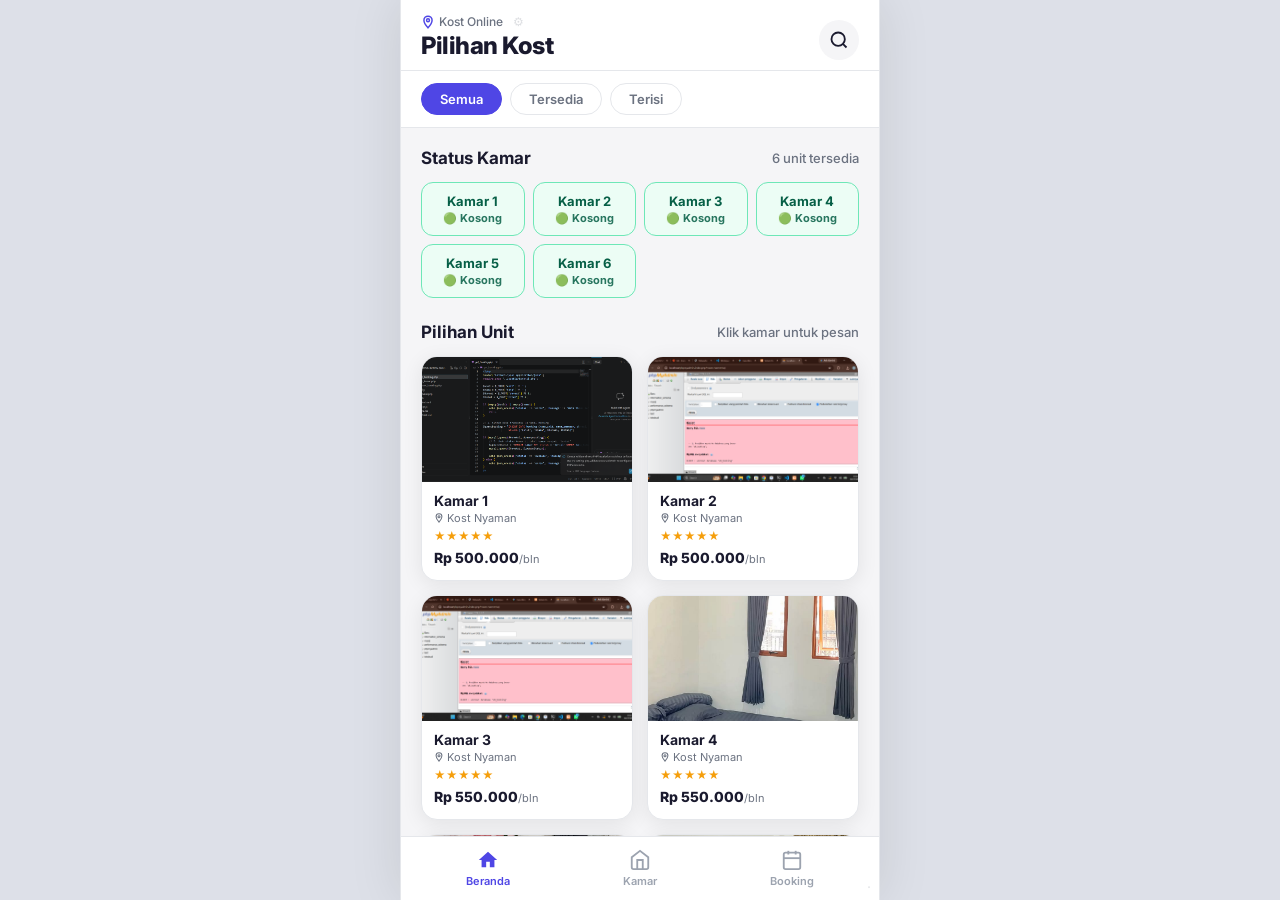
==== commit b9313f90: "up" ====
--- a/public/index.html
+++ b/public/index.html
@@ -7,7 +7,7 @@
     <meta http-equiv="Pragma" content="no-cache">
     <meta http-equiv="Expires" content="0">
     <title>Sistem Booking Kost Online</title>
-    <link rel="stylesheet" href="style.css?v=5.0">
+    <link rel="stylesheet" href="style.css?v=7.0">
     <link href="https://fonts.googleapis.com/css2?family=Inter:wght@400;500;600;700;800&display=swap" rel="stylesheet">
 </head>
 <body>
@@ -21,6 +21,7 @@
                 <div class="location-tag">
                     <svg width="14" height="14" viewBox="0 0 24 24" fill="none" stroke="currentColor" stroke-width="2.5"><path d="M12 2C8.13 2 5 5.13 5 9c0 5.25 7 13 7 13s7-7.75 7-13c0-3.87-3.13-7-7-7z"/><circle cx="12" cy="9" r="2.5"/></svg>
                     Kost Online
+                    <a href="admin.html" class="btn-secret-admin" title="Pengaturan Kost" aria-label="Admin">⚙</a>
                 </div>
                 <h1 class="nav-title">Pilihan Kost</h1>
             </div>
@@ -76,12 +77,12 @@
                             <svg class="input-icon" width="16" height="16" viewBox="0 0 24 24" fill="none" stroke="currentColor" stroke-width="2"><rect x="3" y="3" width="18" height="18" rx="2"/><path d="M9 9h6M9 13h4"/></svg>
                             <select id="unitPilihan" name="unit" class="form-input form-select" required>
                                 <option value="">-- Pilih Unit Kamar --</option>
-                                <option value="Kamar 1" data-harga="500000">Kamar 1 - Rp 500.000/bln (🟢 Tersedia)</option>
-                                <option value="Kamar 2" data-harga="500000">Kamar 2 - Rp 500.000/bln (🟢 Tersedia)</option>
-                                <option value="Kamar 3" data-harga="550000">Kamar 3 - Rp 550.000/bln (🟢 Tersedia)</option>
-                                <option value="Kamar 4" data-harga="550000">Kamar 4 - Rp 550.000/bln (🟢 Tersedia)</option>
-                                <option value="Kamar 5" data-harga="600000">Kamar 5 - Rp 600.000/bln (🟢 Tersedia)</option>
-                                <option value="Kamar 6" data-harga="600000">Kamar 6 - Rp 600.000/bln (🟢 Tersedia)</option>
+                                <option value="Kamar 1" data-harga="500000">Kamar 1 - Rp 500.000/bln</option>
+                                <option value="Kamar 2" data-harga="500000">Kamar 2 - Rp 500.000/bln</option>
+                                <option value="Kamar 3" data-harga="550000">Kamar 3 - Rp 550.000/bln</option>
+                                <option value="Kamar 4" data-harga="550000">Kamar 4 - Rp 550.000/bln</option>
+                                <option value="Kamar 5" data-harga="600000">Kamar 5 - Rp 600.000/bln</option>
+                                <option value="Kamar 6" data-harga="600000">Kamar 6 - Rp 600.000/bln</option>
                             </select>
                         </div>
                     </div>
@@ -139,6 +140,7 @@
                 <svg width="22" height="22" viewBox="0 0 24 24" fill="none" stroke="currentColor" stroke-width="2"><rect x="3" y="4" width="18" height="18" rx="2"/><line x1="16" y1="2" x2="16" y2="6"/><line x1="8" y1="2" x2="8" y2="6"/><line x1="3" y1="10" x2="21" y2="10"/></svg>
                 <span>Booking</span>
             </button>
+            <a href="admin.html" class="nav-secret-dot" title="Admin">·</a>
         </nav>
 
     </div><!-- /app-shell -->
@@ -278,6 +280,6 @@
         </div>
     </div>
 
-    <script src="script.js?v=5.0"></script>
+    <script src="script.js?v=7.0"></script>
 </body>
 </html>
--- a/public/style.css
+++ b/public/style.css
@@ -92,6 +92,40 @@
     transition: background 0.2s;
 }
 .btn-icon:hover { background: var(--border); }
+
+/* Tombol Rahasia Admin (Kecil & Samar) */
+.btn-secret-admin {
+    display: inline-flex;
+    align-items: center;
+    justify-content: center;
+    width: 14px;
+    height: 14px;
+    color: var(--text-muted);
+    opacity: 0.22;
+    text-decoration: none;
+    margin-left: 4px;
+    transition: opacity 0.2s, transform 0.2s;
+    cursor: pointer;
+    vertical-align: middle;
+}
+.btn-secret-admin:hover {
+    opacity: 0.9;
+    transform: rotate(45deg);
+}
+.nav-secret-dot {
+    position: absolute;
+    right: 8px;
+    bottom: 6px;
+    font-size: 14px;
+    color: var(--text-muted);
+    opacity: 0.18;
+    text-decoration: none;
+    cursor: pointer;
+    line-height: 1;
+}
+.nav-secret-dot:hover {
+    opacity: 0.8;
+}
 
 /* Search bar */
 .search-bar-wrap {
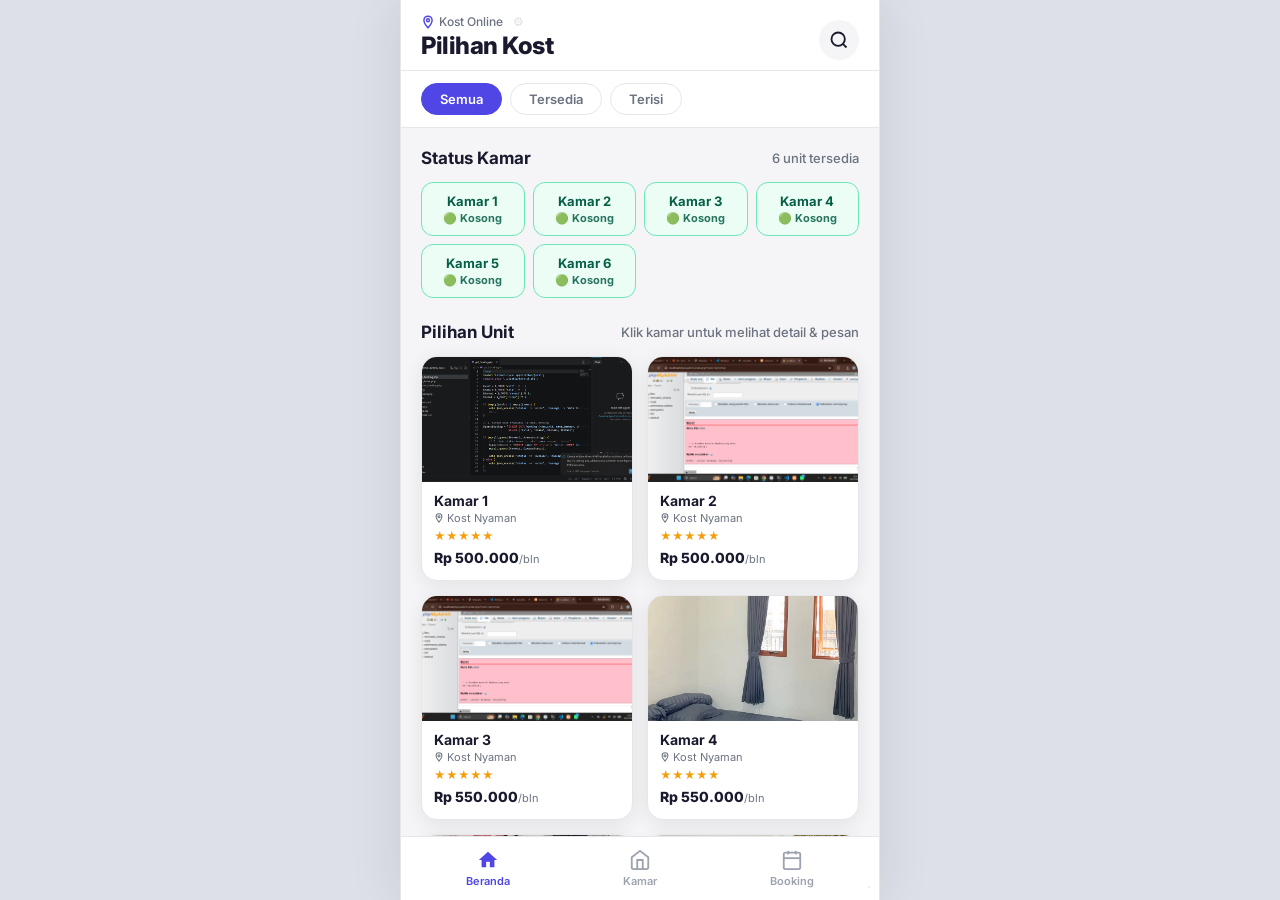
==== commit 611df898: "perubahan readme" ====
--- a/public/index.html
+++ b/public/index.html
@@ -7,7 +7,7 @@
     <meta http-equiv="Pragma" content="no-cache">
     <meta http-equiv="Expires" content="0">
     <title>Sistem Booking Kost Online</title>
-    <link rel="stylesheet" href="style.css?v=7.0">
+    <link rel="stylesheet" href="style.css?v=9.0">
     <link href="https://fonts.googleapis.com/css2?family=Inter:wght@400;500;600;700;800&display=swap" rel="stylesheet">
 </head>
 <body>
@@ -58,70 +58,9 @@
             <section class="section">
                 <div class="section-header">
                     <span class="section-title">Pilihan Unit</span>
-                    <span class="section-sub">Klik kamar untuk pesan</span>
+                    <span class="section-sub">Klik kamar untuk melihat detail &amp; pesan</span>
                 </div>
                 <div id="katalogKamar" class="card-grid"></div>
-            </section>
-
-            <!-- FORM BOOKING -->
-            <section class="section booking-section" id="sectionBooking">
-                <div class="section-header">
-                    <span class="section-title">Form Pemesanan Kost</span>
-                </div>
-
-                <form id="formBooking" class="booking-form">
-                    <!-- Unit terpilih dropdown / select -->
-                    <div class="form-group">
-                        <label class="form-label" for="unitPilihan">Pilihan Unit Kamar</label>
-                        <div class="input-wrap">
-                            <svg class="input-icon" width="16" height="16" viewBox="0 0 24 24" fill="none" stroke="currentColor" stroke-width="2"><rect x="3" y="3" width="18" height="18" rx="2"/><path d="M9 9h6M9 13h4"/></svg>
-                            <select id="unitPilihan" name="unit" class="form-input form-select" required>
-                                <option value="">-- Pilih Unit Kamar --</option>
-                                <option value="Kamar 1" data-harga="500000">Kamar 1 - Rp 500.000/bln</option>
-                                <option value="Kamar 2" data-harga="500000">Kamar 2 - Rp 500.000/bln</option>
-                                <option value="Kamar 3" data-harga="550000">Kamar 3 - Rp 550.000/bln</option>
-                                <option value="Kamar 4" data-harga="550000">Kamar 4 - Rp 550.000/bln</option>
-                                <option value="Kamar 5" data-harga="600000">Kamar 5 - Rp 600.000/bln</option>
-                                <option value="Kamar 6" data-harga="600000">Kamar 6 - Rp 600.000/bln</option>
-                            </select>
-                        </div>
-                    </div>
-
-                    <!-- Nama pemesan -->
-                    <div class="form-group">
-                        <label class="form-label" for="namaPemesan">Nama Lengkap Pemesan</label>
-                        <div class="input-wrap">
-                            <svg class="input-icon" width="16" height="16" viewBox="0 0 24 24" fill="none" stroke="currentColor" stroke-width="2"><circle cx="12" cy="8" r="4"/><path d="M4 20c0-4 3.6-7 8-7s8 3 8 7"/></svg>
-                            <input type="text" id="namaPemesan" name="nama" placeholder="Masukkan nama kamu" class="form-input" required>
-                        </div>
-                    </div>
-
-                    <!-- Durasi -->
-                    <div class="form-group">
-                        <label class="form-label">Durasi Sewa (Bulan)</label>
-                        <div class="durasi-control">
-                            <button type="button" class="durasi-btn" id="btnKurang" aria-label="Kurangi durasi">−</button>
-                            <div class="durasi-display">
-                                <input type="number" id="durasiBulan" name="durasi" value="1" min="1" class="durasi-input" required>
-                                <span class="durasi-label">Bulan</span>
-                            </div>
-                            <button type="button" class="durasi-btn" id="btnTambah" aria-label="Tambah durasi">+</button>
-                        </div>
-                    </div>
-
-                    <!-- Total harga -->
-                    <div class="total-box">
-                        <span class="total-label">Total Harga</span>
-                        <span class="total-nilai" id="totalHargaDisplay">Rp 0</span>
-                        <input type="hidden" id="totalHargaVal" name="total" value="0">
-                    </div>
-
-                    <!-- Submit -->
-                    <button type="submit" class="btn-book-now" id="btnSubmitBooking">
-                        <svg width="18" height="18" viewBox="0 0 24 24" fill="none" stroke="currentColor" stroke-width="2.2"><path d="M20 12V22H4V12"/><path d="M22 7H2v5h20V7z"/><path d="M12 22V7"/><path d="M12 7H7.5a2.5 2.5 0 0 1 0-5C11 2 12 7 12 7z"/><path d="M12 7h4.5a2.5 2.5 0 0 0 0-5C13 2 12 7 12 7z"/></svg>
-                        Lanjut ke Pembayaran
-                    </button>
-                </form>
             </section>
 
         </main>
@@ -136,7 +75,7 @@
                 <svg width="22" height="22" viewBox="0 0 24 24" fill="none" stroke="currentColor" stroke-width="2"><path d="M3 9l9-7 9 7v11a2 2 0 0 1-2 2H5a2 2 0 0 1-2-2z"/><polyline points="9 22 9 12 15 12 15 22"/></svg>
                 <span>Kamar</span>
             </button>
-            <button type="button" class="nav-item" id="navBooking" onclick="document.getElementById('sectionBooking').scrollIntoView({behavior:'smooth'})">
+            <button type="button" class="nav-item" id="navBooking" onclick="bukaModalBooking()">
                 <svg width="22" height="22" viewBox="0 0 24 24" fill="none" stroke="currentColor" stroke-width="2"><rect x="3" y="4" width="18" height="18" rx="2"/><line x1="16" y1="2" x2="16" y2="6"/><line x1="8" y1="2" x2="8" y2="6"/><line x1="3" y1="10" x2="21" y2="10"/></svg>
                 <span>Booking</span>
             </button>
@@ -144,6 +83,80 @@
         </nav>
 
     </div><!-- /app-shell -->
+
+    <!-- ===== MODAL POPUP FORM BOOKING ===== -->
+    <div id="modalBooking" class="modal-overlay" style="display:none;">
+        <div class="modal-box modal-booking-sheet">
+            <div class="modal-header-booking">
+                <div class="modal-booking-title-wrap">
+                    <span class="modal-step-badge">Langkah 1 dari 2</span>
+                    <h2 class="modal-title" style="text-align:left; margin:0;">Form Pemesanan Kost</h2>
+                </div>
+                <button type="button" class="btn-close-modal" onclick="tutupModalBooking()" aria-label="Tutup Form">✕</button>
+            </div>
+
+            <form id="formBooking" class="booking-form" style="margin-top: 14px;">
+                <!-- Unit terpilih dropdown / select -->
+                <div class="form-group">
+                    <label class="form-label" for="unitPilihan">Pilihan Unit Kamar</label>
+                    <div class="input-wrap">
+                        <svg class="input-icon" width="16" height="16" viewBox="0 0 24 24" fill="none" stroke="currentColor" stroke-width="2"><rect x="3" y="3" width="18" height="18" rx="2"/><path d="M9 9h6M9 13h4"/></svg>
+                        <select id="unitPilihan" name="unit" class="form-input form-select" required>
+                            <option value="">-- Pilih Unit Kamar --</option>
+                            <option value="Kamar 1" data-harga="500000">Kamar 1 - Rp 500.000/bln</option>
+                            <option value="Kamar 2" data-harga="500000">Kamar 2 - Rp 500.000/bln</option>
+                            <option value="Kamar 3" data-harga="550000">Kamar 3 - Rp 550.000/bln</option>
+                            <option value="Kamar 4" data-harga="550000">Kamar 4 - Rp 550.000/bln</option>
+                            <option value="Kamar 5" data-harga="600000">Kamar 5 - Rp 600.000/bln</option>
+                            <option value="Kamar 6" data-harga="600000">Kamar 6 - Rp 600.000/bln</option>
+                        </select>
+                    </div>
+                </div>
+
+                <!-- Nama pemesan -->
+                <div class="form-group">
+                    <label class="form-label" for="namaPemesan">Nama Lengkap Pemesan</label>
+                    <div class="input-wrap">
+                        <svg class="input-icon" width="16" height="16" viewBox="0 0 24 24" fill="none" stroke="currentColor" stroke-width="2"><circle cx="12" cy="8" r="4"/><path d="M4 20c0-4 3.6-7 8-7s8 3 8 7"/></svg>
+                        <input type="text" id="namaPemesan" name="nama" placeholder="Masukkan nama kamu" class="form-input" required>
+                    </div>
+                </div>
+
+                <!-- Durasi -->
+                <div class="form-group">
+                    <label class="form-label">Tipe &amp; Durasi Sewa</label>
+                    <!-- Toggle Harian / Bulanan -->
+                    <div class="tipe-durasi-toggle">
+                        <button type="button" class="tipe-btn" id="btnTipeHarian" data-tipe="harian">🌙 Harian</button>
+                        <button type="button" class="tipe-btn active" id="btnTipeBulanan" data-tipe="bulanan">📅 Bulanan</button>
+                    </div>
+                    <input type="hidden" id="tipeDurasi" name="tipe_durasi" value="bulanan">
+                    <div class="durasi-control">
+                        <button type="button" class="durasi-btn" id="btnKurang" aria-label="Kurangi durasi">−</button>
+                        <div class="durasi-display">
+                            <input type="number" id="durasiBulan" name="durasi" value="1" min="1" class="durasi-input" required>
+                            <span class="durasi-label" id="labelSatuanDurasi">Bulan</span>
+                        </div>
+                        <button type="button" class="durasi-btn" id="btnTambah" aria-label="Tambah durasi">+</button>
+                    </div>
+                    <div class="durasi-info-bar" id="infoHargaSatuan"></div>
+                </div>
+
+                <!-- Total harga -->
+                <div class="total-box">
+                    <span class="total-label">Total Harga</span>
+                    <span class="total-nilai" id="totalHargaDisplay">Rp 0</span>
+                    <input type="hidden" id="totalHargaVal" name="total" value="0">
+                </div>
+
+                <!-- Submit -->
+                <button type="submit" class="btn-book-now" id="btnSubmitBooking">
+                    <svg width="18" height="18" viewBox="0 0 24 24" fill="none" stroke="currentColor" stroke-width="2.2"><path d="M20 12V22H4V12"/><path d="M22 7H2v5h20V7z"/><path d="M12 22V7"/><path d="M12 7H7.5a2.5 2.5 0 0 1 0-5C11 2 12 7 12 7z"/><path d="M12 7h4.5a2.5 2.5 0 0 0 0-5C13 2 12 7 12 7z"/></svg>
+                    Lanjut ke Pembayaran
+                </button>
+            </form>
+        </div>
+    </div>
 
     <div id="modalDetail" class="modal-overlay" style="display:none;">
         <div class="detail-sheet">
@@ -280,6 +293,6 @@
         </div>
     </div>
 
-    <script src="script.js?v=7.0"></script>
+    <script src="script.js?v=9.0"></script>
 </body>
 </html>
--- a/public/style.css
+++ b/public/style.css
@@ -406,6 +406,48 @@
 }
 
 /* Durasi stepper */
+.tipe-durasi-toggle {
+    display: flex;
+    gap: 8px;
+    margin-bottom: 10px;
+}
+.tipe-btn {
+    flex: 1;
+    padding: 9px 12px;
+    border: 1.5px solid var(--border);
+    border-radius: 10px;
+    font-size: 13px;
+    font-weight: 600;
+    background: var(--bg);
+    color: var(--text-muted);
+    cursor: pointer;
+    transition: all 0.2s;
+    text-align: center;
+}
+.tipe-btn:hover {
+    border-color: var(--primary);
+    color: var(--primary);
+    background: #f0effe;
+}
+.tipe-btn.active {
+    border-color: var(--primary);
+    background: #eef2ff;
+    color: var(--primary);
+    box-shadow: 0 0 0 3px rgba(79,70,229,0.12);
+}
+
+.durasi-info-bar {
+    display: none;
+    margin-top: 8px;
+    padding: 8px 12px;
+    background: #fffbeb;
+    border: 1px solid #fde68a;
+    border-radius: 8px;
+    font-size: 12px;
+    color: #92400e;
+    font-weight: 500;
+}
+
 .durasi-control {
     display: flex;
     align-items: center;
@@ -548,6 +590,56 @@
     justify-content: center;
     z-index: 9000;
     animation: fadeInOverlay 0.2s ease;
+}
+
+/* Modal Popup Booking Sheet */
+.modal-booking-sheet {
+    text-align: left;
+    max-height: 92vh;
+    overflow-y: auto;
+    padding: 22px 20px 24px;
+}
+
+.modal-header-booking {
+    display: flex;
+    justify-content: space-between;
+    align-items: center;
+    padding-bottom: 12px;
+    border-bottom: 1px solid var(--border);
+}
+
+.modal-step-badge {
+    display: inline-block;
+    font-size: 11px;
+    font-weight: 700;
+    color: var(--primary);
+    background: #eef2ff;
+    padding: 3px 8px;
+    border-radius: 6px;
+    margin-bottom: 4px;
+    text-transform: uppercase;
+    letter-spacing: 0.5px;
+}
+
+.btn-close-modal {
+    width: 32px;
+    height: 32px;
+    border-radius: 50%;
+    border: none;
+    background: #f3f4f6;
+    color: var(--text-muted);
+    font-size: 16px;
+    font-weight: bold;
+    cursor: pointer;
+    display: flex;
+    align-items: center;
+    justify-content: center;
+    transition: background 0.2s, color 0.2s;
+}
+
+.btn-close-modal:hover {
+    background: #fee2e2;
+    color: #ef4444;
 }
 
 @keyframes fadeInOverlay {
@@ -993,4 +1085,4 @@
         border-right: 1px solid var(--border);
     }
     body { background: #dde0e8; }
-}+}
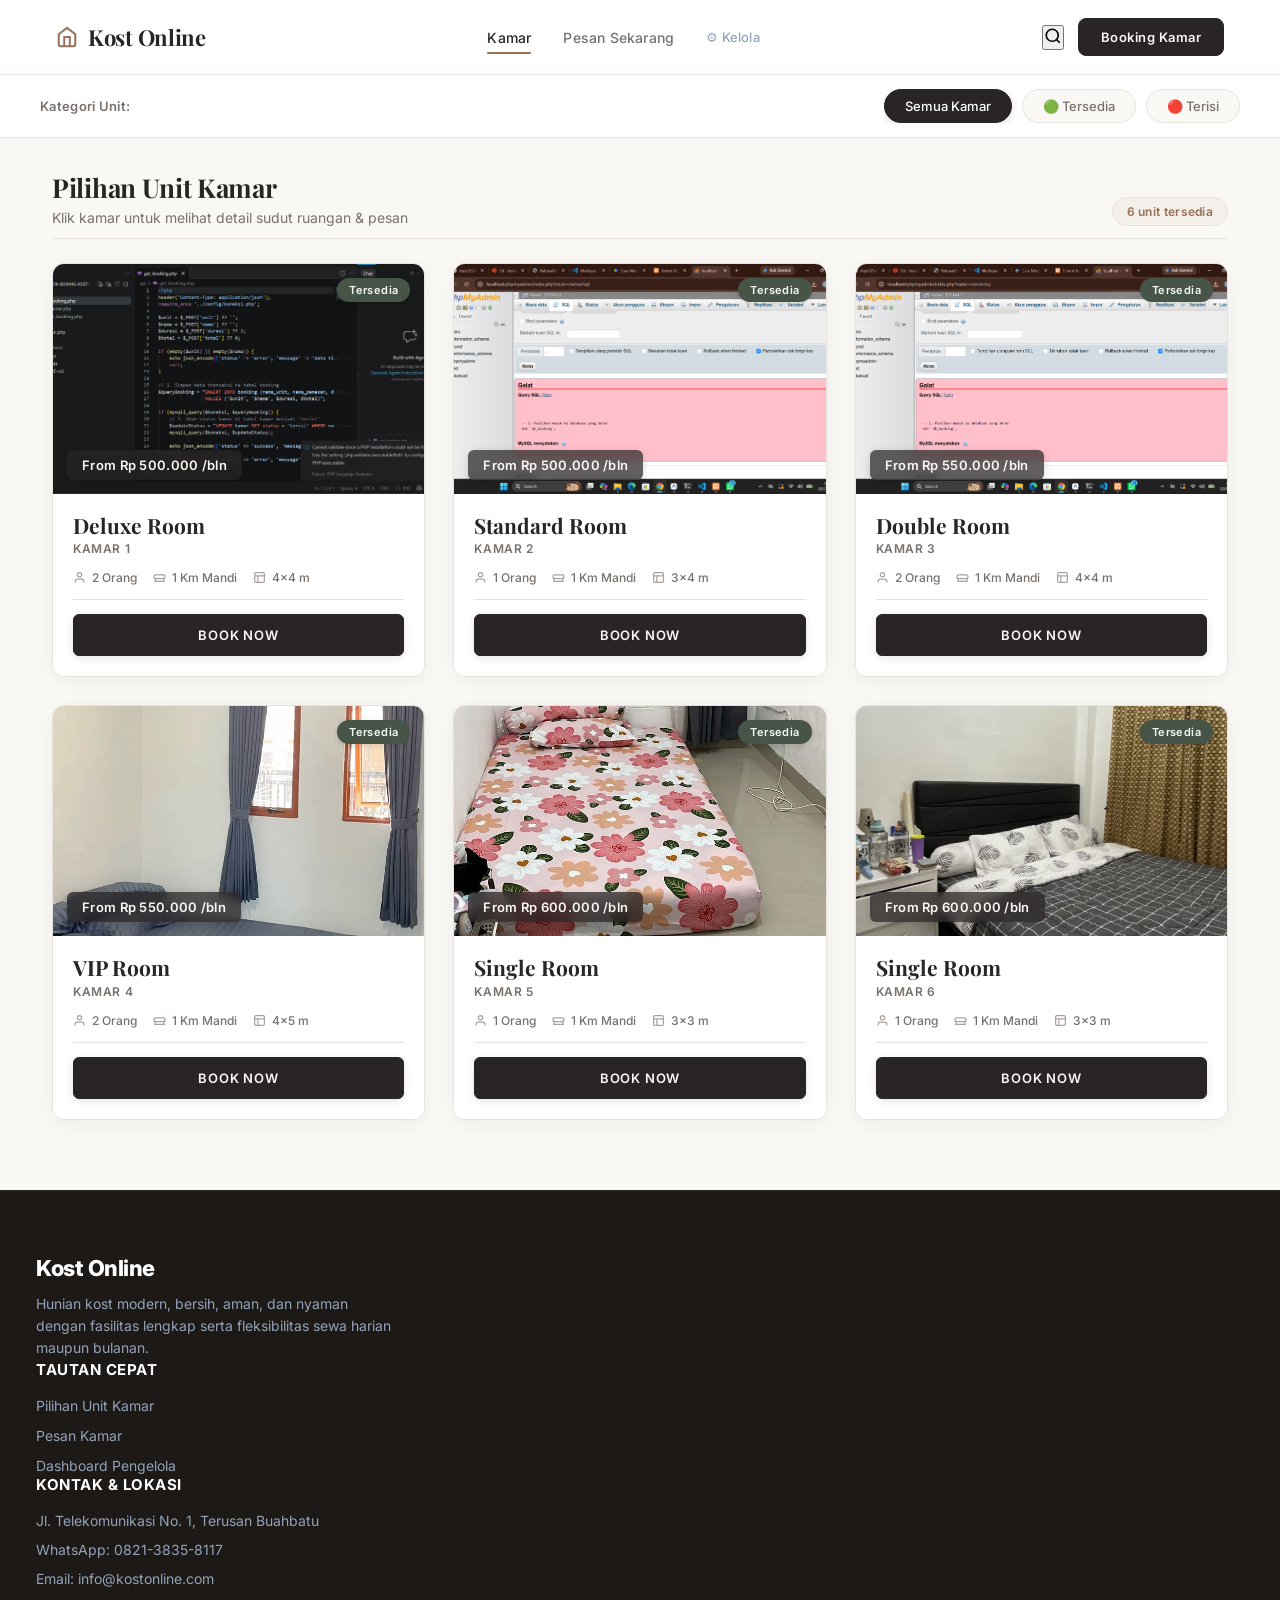
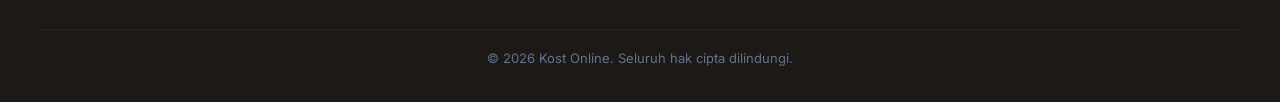
==== commit f687f68f: "perbaikan bug dll" ====
--- a/public/index.html
+++ b/public/index.html
@@ -7,27 +7,38 @@
     <meta http-equiv="Pragma" content="no-cache">
     <meta http-equiv="Expires" content="0">
     <title>Sistem Booking Kost Online</title>
-    <link rel="stylesheet" href="style.css?v=9.0">
-    <link href="https://fonts.googleapis.com/css2?family=Inter:wght@400;500;600;700;800&display=swap" rel="stylesheet">
+    <link rel="stylesheet" href="style.css?v=12.0">
+    <link href="https://fonts.googleapis.com/css2?family=Inter:wght@400;500;600;700;800&family=Playfair+Display:wght@600;700;800&display=swap" rel="stylesheet">
 </head>
 <body>
 
     <!-- ===== APP SHELL ===== -->
     <div class="app-shell">
 
-        <!-- TOP NAV -->
+        <!-- TOP NAV (Website Header Navbar) -->
         <header class="top-nav">
             <div class="nav-left">
-                <div class="location-tag">
-                    <svg width="14" height="14" viewBox="0 0 24 24" fill="none" stroke="currentColor" stroke-width="2.5"><path d="M12 2C8.13 2 5 5.13 5 9c0 5.25 7 13 7 13s7-7.75 7-13c0-3.87-3.13-7-7-7z"/><circle cx="12" cy="9" r="2.5"/></svg>
-                    Kost Online
-                    <a href="admin.html" class="btn-secret-admin" title="Pengaturan Kost" aria-label="Admin">⚙</a>
-                </div>
-                <h1 class="nav-title">Pilihan Kost</h1>
-            </div>
-            <button class="btn-icon" id="btnSearch" title="Cari Kamar" type="button">
-                <svg width="20" height="20" viewBox="0 0 24 24" fill="none" stroke="currentColor" stroke-width="2.2"><circle cx="11" cy="11" r="8"/><line x1="21" y1="21" x2="16.65" y2="16.65"/></svg>
-            </button>
+                <a href="index.html" class="nav-brand">
+                    <svg width="22" height="22" viewBox="0 0 24 24" fill="none" stroke="currentColor" stroke-width="2.2"><path d="M3 9l9-7 9 7v11a2 2 0 0 1-2 2H5a2 2 0 0 1-2-2z"/><polyline points="9 22 9 12 15 12 15 22"/></svg>
+                    <span>Kost Online</span>
+                </a>
+            </div>
+
+            <!-- Website Navigation Links -->
+            <nav class="web-nav-links">
+                <a href="#katalogKamar" class="web-nav-link active">Kamar</a>
+                <a href="javascript:void(0)" onclick="bukaModalBooking()" class="web-nav-link">Pesan Sekarang</a>
+                <a href="admin.html" class="web-nav-link btn-secret-admin" title="Admin">⚙ Kelola</a>
+            </nav>
+
+            <div class="nav-right">
+                <button class="btn-icon" id="btnSearch" title="Cari Kamar" type="button">
+                    <svg width="18" height="18" viewBox="0 0 24 24" fill="none" stroke="currentColor" stroke-width="2.2"><circle cx="11" cy="11" r="8"/><line x1="21" y1="21" x2="16.65" y2="16.65"/></svg>
+                </button>
+                <button type="button" class="btn-web-booking" onclick="bukaModalBooking()">
+                    Booking Kamar
+                </button>
+            </div>
         </header>
 
         <!-- SEARCH BAR (hidden by default) -->
@@ -35,39 +46,65 @@
             <input type="text" id="searchInput" placeholder="Cari nama kamar kost..." class="search-input">
         </div>
 
-        <!-- FILTER TABS -->
-        <div class="filter-tabs">
-            <button class="tab-btn active" data-filter="all" type="button">Semua</button>
-            <button class="tab-btn" data-filter="kosong" type="button">Tersedia</button>
-            <button class="tab-btn" data-filter="terisi" type="button">Terisi</button>
+        <!-- FILTER TABS & SUB-NAV -->
+        <div class="filter-bar-container">
+            <div class="filter-bar-inner">
+                <div class="filter-label">Kategori Unit:</div>
+                <div class="filter-tabs">
+                    <button class="tab-btn active" data-filter="all" type="button">Semua Kamar</button>
+                    <button class="tab-btn" data-filter="kosong" type="button">🟢 Tersedia</button>
+                    <button class="tab-btn" data-filter="terisi" type="button">🔴 Terisi</button>
+                </div>
+            </div>
         </div>
 
         <!-- MAIN SCROLL AREA -->
         <main class="main-scroll" id="mainScroll">
-
-            <!-- STATUS GRID -->
-            <section class="section">
-                <div class="section-header">
-                    <span class="section-title">Status Kamar</span>
-                    <span class="section-sub" id="jumlahKosong">6 unit tersedia</span>
-                </div>
-                <div id="gridIndikatorKamar" class="status-grid"></div>
-            </section>
 
             <!-- KATALOG KAMAR -->
             <section class="section">
                 <div class="section-header">
-                    <span class="section-title">Pilihan Unit</span>
-                    <span class="section-sub">Klik kamar untuk melihat detail &amp; pesan</span>
+                    <div>
+                        <span class="section-title">Pilihan Unit Kamar</span>
+                        <div class="section-sub">Klik kamar untuk melihat detail sudut ruangan &amp; pesan</div>
+                    </div>
+                    <span class="unit-count-badge" id="jumlahKosong">6 unit</span>
                 </div>
                 <div id="katalogKamar" class="card-grid"></div>
             </section>
 
         </main>
 
-        <!-- BOTTOM NAV (Tanpa Fitur Admin) -->
+        <!-- FOOTER WEBSITE MEWAH (Gaya Hotel / Kost Eksklusif) -->
+        <footer class="web-footer">
+            <div class="footer-inner">
+                <div class="footer-col">
+                    <h3 class="footer-brand">Kost Online</h3>
+                    <p class="footer-desc">Hunian kost modern, bersih, aman, dan nyaman dengan fasilitas lengkap serta fleksibilitas sewa harian maupun bulanan.</p>
+                </div>
+                <div class="footer-col">
+                    <h4 class="footer-title">Tautan Cepat</h4>
+                    <ul class="footer-links">
+                        <li><a href="#katalogKamar">Pilihan Unit Kamar</a></li>
+                        <li><a href="javascript:void(0)" onclick="bukaModalBooking()">Pesan Kamar</a></li>
+                        <li><a href="admin.html">Dashboard Pengelola</a></li>
+                    </ul>
+                </div>
+                <div class="footer-col">
+                    <h4 class="footer-title">Kontak &amp; Lokasi</h4>
+                    <p class="footer-contact">Jl. Telekomunikasi No. 1, Terusan Buahbatu</p>
+                    <p class="footer-contact">WhatsApp: 0821-3835-8117</p>
+                    <p class="footer-contact">Email: info@kostonline.com</p>
+                </div>
+            </div>
+            <div class="footer-bottom">
+                &copy; 2026 Kost Online. Seluruh hak cipta dilindungi.
+            </div>
+        </footer>
+
+        <!-- BOTTOM NAV (Floating bar khusus tampilan smartphone) -->
         <nav class="bottom-nav">
-            <button type="button" class="nav-item active" id="navBeranda" onclick="document.getElementById('mainScroll').scrollTo({top: 0, behavior: 'smooth'});">
+            <button type="button" class="nav-item active" id="navBeranda" onclick="window.scrollTo({top: 0, behavior: 'smooth'});">
                 <svg width="22" height="22" viewBox="0 0 24 24" fill="currentColor"><path d="M10 20v-6h4v6h5v-8h3L12 3 2 12h3v8z"/></svg>
                 <span>Beranda</span>
             </button>
@@ -293,6 +330,6 @@
         </div>
     </div>
 
-    <script src="script.js?v=9.0"></script>
+    <script src="script.js?v=12.0"></script>
 </body>
 </html>
--- a/public/style.css
+++ b/public/style.css
@@ -1,5 +1,6 @@
 /* =====================================================
-   GLOBAL RESET & BASE
+   GLOBAL RESET & AESTHETIC WARM LUXURY THEME
+   (Warm Cream, Earthy Slate, Deep Bronze & Muted Olive)
    ===================================================== */
 *, *::before, *::after {
     box-sizing: border-box;
@@ -8,14 +9,16 @@
 }
 
 :root {
-    --primary:     #4f46e5;
-    --primary-dk:  #3730a3;
-    --bg:          #f5f5f7;
-    --white:       #ffffff;
-    --text:        #1a1a2e;
-    --text-muted:  #6b7280;
-    --border:      #e5e7eb;
-    --card-shadow: 0 4px 20px rgba(0,0,0,0.08);
+    --primary:     #967259;       /* Warm Terracotta Bronze */
+    --primary-dk:  #634832;       /* Deep Roast Espresso */
+    --primary-lt:  #f5ece5;       /* Soft Sand / Bisque */
+    --bg:          #faf8f5;       /* Warm Alabaster Canvas */
+    --surface:     #f4efe9;       /* Soft Parchment */
+    --white:       #ffffff;       /* Pure Crisp White */
+    --text:        #292524;       /* Deep Stone Black (Warm) */
+    --text-muted:  #78716c;       /* Muted Pebble Grey */
+    --border:      #e7e2dc;       /* Soft Linen Border */
+    --card-shadow: 0 4px 20px rgba(41, 37, 36, 0.05);
     --radius:      16px;
     --nav-h:       64px;
 }
@@ -32,85 +35,142 @@
 input, select { font-family: inherit; }
 
 /* =====================================================
-   APP SHELL — mobile container
+   APP SHELL — Modern Web Layout (Responsive Full Width)
    ===================================================== */
 .app-shell {
     display: flex;
     flex-direction: column;
-    height: 100vh;
-    max-width: 480px;
+    min-height: 100vh;
+    max-width: 100%;
     margin: 0 auto;
     background: var(--bg);
     position: relative;
-    overflow: hidden;
-    box-shadow: 0 0 50px rgba(0,0,0,0.1);
-}
-
-/* =====================================================
-   TOP NAV
+    box-shadow: none;
+}
+
+/* =====================================================
+   TOP NAV (Website Navbar)
    ===================================================== */
 .top-nav {
     display: flex;
-    align-items: flex-end;
+    align-items: center;
     justify-content: space-between;
-    padding: 14px 20px 10px;
-    background: var(--white);
+    padding: 18px 36px;
+    background: rgba(255, 255, 255, 0.95);
+    backdrop-filter: blur(10px);
+    -webkit-backdrop-filter: blur(10px);
     border-bottom: 1px solid var(--border);
     flex-shrink: 0;
-    z-index: 10;
-}
-
-.nav-left { display: flex; flex-direction: column; gap: 2px; }
-
-.location-tag {
-    display: flex;
-    align-items: center;
-    gap: 4px;
-    font-size: 12px;
-    color: var(--text-muted);
+    z-index: 100;
+    position: sticky;
+    top: 0;
+    box-shadow: 0 2px 14px rgba(41, 37, 36, 0.03);
+}
+
+.nav-left {
+    display: flex;
+    align-items: center;
+    gap: 16px;
+}
+
+.nav-brand {
+    display: flex;
+    align-items: center;
+    gap: 10px;
+    font-family: 'Playfair Display', Georgia, serif;
+    font-size: 22px;
+    font-weight: 700;
+    color: var(--text);
+    text-decoration: none;
+    letter-spacing: -0.3px;
+}
+.nav-brand svg {
+    color: var(--primary);
+}
+
+/* Navigation Links for Web Desktop */
+.web-nav-links {
+    display: none;
+    align-items: center;
+    gap: 32px;
+}
+.web-nav-link {
+    font-size: 14px;
     font-weight: 500;
-}
-.location-tag svg { color: var(--primary); }
-
-.nav-title {
-    font-size: 24px;
-    font-weight: 800;
+    color: var(--text-muted);
+    text-decoration: none;
+    transition: color 0.2s;
+    padding: 6px 0;
+    position: relative;
+    letter-spacing: 0.2px;
+}
+.web-nav-link:hover,
+.web-nav-link.active {
     color: var(--text);
-    letter-spacing: -0.5px;
-}
-
-.btn-icon {
-    background: var(--bg);
-    border: none;
-    width: 40px;
-    height: 40px;
-    border-radius: 50%;
-    display: flex;
-    align-items: center;
-    justify-content: center;
-    color: var(--text);
-    transition: background 0.2s;
-}
-.btn-icon:hover { background: var(--border); }
+}
+.web-nav-link.active::after {
+    content: '';
+    position: absolute;
+    bottom: -2px;
+    left: 0;
+    right: 0;
+    height: 2px;
+    background: var(--primary);
+    border-radius: 2px;
+}
+
+.nav-right {
+    display: flex;
+    align-items: center;
+    gap: 14px;
+}
+
+.btn-web-booking {
+    display: none;
+    background: #292524;
+    color: #faf8f5;
+    padding: 10px 22px;
+    border-radius: 8px;
+    font-size: 13px;
+    font-weight: 600;
+    letter-spacing: 0.5px;
+    border: 1px solid #292524;
+    cursor: pointer;
+    transition: all 0.25s ease;
+}
+.btn-web-booking:hover {
+    background: var(--primary);
+    border-color: var(--primary);
+    color: #ffffff;
+    transform: translateY(-1px);
+    box-shadow: 0 4px 12px rgba(150, 114, 89, 0.25);
+}
+
+@media (min-width: 768px) {
+    .web-nav-links {
+        display: flex;
+    }
+    .btn-web-booking {
+        display: block;
+    }
+    .top-nav {
+        padding: 18px 56px;
+    }
+}
 
 /* Tombol Rahasia Admin (Kecil & Samar) */
 .btn-secret-admin {
     display: inline-flex;
     align-items: center;
     justify-content: center;
-    width: 14px;
-    height: 14px;
-    color: var(--text-muted);
-    opacity: 0.22;
+    font-size: 13px;
+    color: #94a3b8;
     text-decoration: none;
-    margin-left: 4px;
-    transition: opacity 0.2s, transform 0.2s;
+    transition: color 0.2s;
     cursor: pointer;
-    vertical-align: middle;
 }
 .btn-secret-admin:hover {
-    opacity: 0.9;
-    transform: rotate(45deg);
+    color: var(--primary);
 }
 .nav-secret-dot {
     position: absolute;
@@ -129,14 +189,17 @@
 
 /* Search bar */
 .search-bar-wrap {
-    padding: 10px 20px;
+    padding: 14px 32px;
     background: var(--white);
     border-bottom: 1px solid var(--border);
     flex-shrink: 0;
 }
 .search-input {
     width: 100%;
-    padding: 10px 16px;
+    max-width: 600px;
+    margin: 0 auto;
+    display: block;
+    padding: 12px 20px;
     border: 1.5px solid var(--border);
     border-radius: 12px;
     font-size: 14px;
@@ -147,200 +210,296 @@
 .search-input:focus { border-color: var(--primary); background: var(--white); }
 
 /* =====================================================
-   FILTER TABS
-   ===================================================== */
+   FILTER TABS & CONTAINER
+   ===================================================== */
+.filter-bar-container {
+    background: var(--white);
+    border-bottom: 1px solid var(--border);
+    padding: 14px 36px;
+}
+.filter-bar-inner {
+    max-width: 1200px;
+    margin: 0 auto;
+    display: flex;
+    align-items: center;
+    justify-content: space-between;
+    gap: 16px;
+    flex-wrap: wrap;
+}
+.filter-label {
+    font-size: 13px;
+    font-weight: 600;
+    color: var(--text-muted);
+    letter-spacing: 0.3px;
+}
 .filter-tabs {
     display: flex;
-    gap: 8px;
-    padding: 12px 20px;
-    background: var(--white);
+    gap: 10px;
     overflow-x: auto;
-    flex-shrink: 0;
     scrollbar-width: none;
-    border-bottom: 1px solid var(--border);
 }
 .filter-tabs::-webkit-scrollbar { display: none; }
 
 .tab-btn {
-    padding: 7px 18px;
-    border-radius: 20px;
-    border: 1.5px solid var(--border);
-    background: var(--white);
-    font-size: 13px;
-    font-weight: 600;
+    padding: 8px 20px;
+    border-radius: 24px;
+    border: 1px solid var(--border);
+    background: var(--bg);
+    font-size: 13px;
+    font-weight: 500;
     color: var(--text-muted);
     white-space: nowrap;
-    transition: all 0.2s;
+    transition: all 0.2s ease;
+    cursor: pointer;
 }
 .tab-btn.active {
-    background: var(--primary);
-    border-color: var(--primary);
-    color: white;
+    background: #292524;
+    border-color: #292524;
+    color: #ffffff;
+    box-shadow: 0 2px 8px rgba(41, 37, 36, 0.15);
 }
 .tab-btn:hover:not(.active) {
     border-color: var(--primary);
-    color: var(--primary);
-}
-
-/* =====================================================
-   MAIN SCROLL
+    color: var(--text);
+    background: var(--white);
+}
+
+/* =====================================================
+   MAIN SCROLL / MAIN CONTENT WRAPPER
    ===================================================== */
 .main-scroll {
     flex: 1;
     overflow-y: auto;
-    padding-bottom: calc(var(--nav-h) + 24px);
+    padding-bottom: 40px;
     scroll-behavior: smooth;
     -webkit-overflow-scrolling: touch;
 }
-.main-scroll::-webkit-scrollbar { display: none; }
 
 /* =====================================================
    SECTIONS
    ===================================================== */
-.section { padding: 20px 20px 0; }
+.section {
+    padding: 32px 32px 0;
+    max-width: 1240px;
+    margin: 0 auto;
+    width: 100%;
+}
 
 .section-header {
     display: flex;
-    align-items: center;
+    align-items: flex-end;
     justify-content: space-between;
-    margin-bottom: 14px;
+    margin-bottom: 24px;
+    padding-bottom: 12px;
+    border-bottom: 1px solid var(--border);
 }
 .section-title {
-    font-size: 17px;
+    font-family: 'Playfair Display', Georgia, serif;
+    font-size: 26px;
     font-weight: 700;
     color: var(--text);
+    letter-spacing: -0.3px;
 }
 .section-sub {
-    font-size: 13px;
-    color: var(--text-muted);
-    font-weight: 500;
-}
-
-/* =====================================================
-   STATUS GRID (indikator kamar)
-   ===================================================== */
-.status-grid {
-    display: grid;
-    grid-template-columns: repeat(auto-fill, minmax(90px, 1fr));
-    gap: 8px;
-    margin-bottom: 4px;
-}
-
-.status-chip {
-    padding: 10px 6px;
-    border-radius: 12px;
-    text-align: center;
+    font-size: 14px;
+    color: var(--text-muted);
+    font-weight: 400;
+    margin-top: 4px;
+}
+
+.unit-count-badge {
+    background: var(--surface);
+    color: var(--primary);
+    border: 1px solid var(--border);
+    padding: 6px 14px;
+    border-radius: 20px;
     font-size: 12px;
-    font-weight: 700;
-    transition: transform 0.15s;
-}
-.status-chip:hover {
-    transform: translateY(-2px);
-}
-.status-chip.kosong {
-    background: #ecfdf5;
-    border: 1.5px solid #6ee7b7;
-    color: #065f46;
-}
-.status-chip.terisi {
-    background: #fef2f2;
-    border: 1.5px solid #fca5a5;
-    color: #991b1b;
-}
-.status-chip .chip-name { display: block; font-size: 13px; }
-.status-chip .chip-status { display: block; font-size: 11px; margin-top: 2px; opacity: 0.85; }
-
-/* =====================================================
-   CARD GRID (katalog kamar)
+    font-weight: 600;
+    letter-spacing: 0.3px;
+}
+
+/* =====================================================
+   CARD GRID (Website Multi-Column Responsive: 1, 2, atau 3 kolom)
    ===================================================== */
 .card-grid {
     display: grid;
-    grid-template-columns: 1fr 1fr;
-    gap: 14px;
-    padding-bottom: 10px;
+    grid-template-columns: 1fr;
+    gap: 24px;
+    padding-bottom: 30px;
+}
+
+@media (min-width: 640px) {
+    .card-grid {
+        grid-template-columns: repeat(2, 1fr);
+        gap: 24px;
+    }
+}
+
+@media (min-width: 1024px) {
+    .card-grid {
+        grid-template-columns: repeat(3, 1fr);
+        gap: 28px;
+    }
 }
 
 .kamar-card {
     background: var(--white);
-    border-radius: var(--radius);
+    border-radius: 12px;
     overflow: hidden;
-    box-shadow: var(--card-shadow);
+    box-shadow: 0 4px 18px rgba(41, 37, 36, 0.05);
     cursor: pointer;
-    transition: transform 0.2s, box-shadow 0.2s;
+    transition: transform 0.25s ease, box-shadow 0.25s ease;
     position: relative;
     border: 1px solid var(--border);
+    display: flex;
+    flex-direction: column;
 }
 .kamar-card:hover {
-    transform: translateY(-3px);
-    box-shadow: 0 8px 24px rgba(0,0,0,0.12);
-}
-.kamar-card.terisi { opacity: 0.8; }
+    transform: translateY(-4px);
+    box-shadow: 0 14px 30px rgba(41, 37, 36, 0.09);
+}
+.kamar-card.terisi {
+    opacity: 0.88;
+}
 
 .card-img-wrap {
     position: relative;
     width: 100%;
-    height: 125px;
+    height: 230px;
     overflow: hidden;
-    background: #e5e7eb;
+    background: #e7e2dc;
 }
 .card-img-wrap img {
     width: 100%;
     height: 100%;
     object-fit: cover;
-    transition: transform 0.3s;
-}
-.kamar-card:hover .card-img-wrap img { transform: scale(1.05); }
-
-/* Card Price Row & Status Badge */
-.card-price-row {
-    display: flex;
-    align-items: center;
-    justify-content: space-between;
-    gap: 8px;
-    margin-top: 6px;
-}
-
-.card-status-badge {
-    padding: 3px 8px;
+    transition: transform 0.4s ease;
+}
+.kamar-card:hover .card-img-wrap img {
+    transform: scale(1.04);
+}
+
+/* Badge Transparan Semi-Dark di atas Gambar (From Rp ... /bln) */
+.card-price-overlay {
+    position: absolute;
+    bottom: 14px;
+    left: 14px;
+    background: rgba(41, 37, 36, 0.72);
+    backdrop-filter: blur(6px);
+    -webkit-backdrop-filter: blur(6px);
+    color: #faf8f5;
+    padding: 7px 15px;
+    border-radius: 6px;
+    font-size: 13px;
+    font-weight: 600;
+    letter-spacing: 0.3px;
+    box-shadow: 0 2px 8px rgba(0, 0, 0, 0.15);
+}
+
+/* Status Pill di pojok kanan atas gambar (Warna Natural Sage / Terracotta) */
+.card-status-pill {
+    position: absolute;
+    top: 14px;
+    right: 14px;
+    padding: 5px 12px;
     border-radius: 20px;
-    font-size: 10px;
-    font-weight: 700;
-    white-space: nowrap;
-    letter-spacing: 0.2px;
-}
-.card-status-badge.kosong { background: #d1fae5; color: #065f46; }
-.card-status-badge.terisi { background: #fee2e2; color: #991b1b; }
-
+    font-size: 11px;
+    font-weight: 600;
+    letter-spacing: 0.4px;
+    box-shadow: 0 2px 6px rgba(0,0,0,0.12);
+}
+.card-status-pill.kosong {
+    background: #475549; /* Deep Sage Green */
+    color: #f7f9f7;
+}
+.card-status-pill.terisi {
+    background: #9f493b; /* Muted Brick Red */
+    color: #fff9f8;
+}
+
+/* Card Body */
 .card-body {
-    padding: 10px 12px 14px;
-}
-.card-name {
-    font-size: 14px;
+    padding: 18px 20px 20px;
+    display: flex;
+    flex-direction: column;
+    align-items: flex-start;
+    background: var(--white);
+}
+
+/* Judul Kamar Tipografi Serif Mewah (Gaya Hotel) */
+.card-title-serif {
+    font-family: 'Playfair Display', Georgia, 'Times New Roman', serif;
+    font-size: 21px;
     font-weight: 700;
     color: var(--text);
-    margin-bottom: 2px;
-    white-space: nowrap;
-    overflow: hidden;
-    text-overflow: ellipsis;
-}
-.card-loc {
-    display: flex;
-    align-items: center;
-    gap: 3px;
-    font-size: 11px;
-    color: var(--text-muted);
-    margin-bottom: 4px;
-}
-.card-stars { font-size: 11px; color: #f59e0b; margin-bottom: 6px; }
-.card-price {
-    font-size: 14px;
-    font-weight: 800;
-    color: var(--text);
-}
-.card-price span {
-    font-size: 11px;
-    font-weight: 400;
-    color: var(--text-muted);
+    margin: 0 0 3px 0;
+    line-height: 1.25;
+}
+
+.card-unit-name {
+    font-size: 12px;
+    color: var(--text-muted);
+    font-weight: 600;
+    margin-bottom: 14px;
+    text-transform: uppercase;
+    letter-spacing: 0.6px;
+}
+
+/* Baris Ikon Fasilitas Kamar (Orang, Kamar Mandi, Ukuran) */
+.card-meta-row {
+    display: flex;
+    align-items: center;
+    gap: 16px;
+    width: 100%;
+    padding-bottom: 14px;
+    margin-bottom: 14px;
+    border-bottom: 1px solid var(--border);
+}
+.card-meta-item {
+    display: inline-flex;
+    align-items: center;
+    gap: 6px;
+    font-size: 12px;
+    color: var(--text-muted);
+    font-weight: 500;
+}
+.card-meta-item svg {
+    color: #a8a29e;
+}
+
+/* Tombol BOOK NOW Warm Elegance */
+.btn-card-book {
+    width: 100%;
+    padding: 12px 18px;
+    background: #292524;
+    color: #faf8f5;
+    border: 1px solid #292524;
+    border-radius: 6px;
+    font-size: 13px;
+    font-weight: 600;
+    letter-spacing: 0.8px;
+    text-transform: uppercase;
+    cursor: pointer;
+    transition: all 0.25s ease;
+    box-shadow: 0 2px 8px rgba(41, 37, 36, 0.12);
+    text-align: center;
+}
+.btn-card-book:hover {
+    background: var(--primary);
+    border-color: var(--primary);
+    color: #ffffff;
+    transform: translateY(-1px);
+    box-shadow: 0 6px 16px rgba(150, 114, 89, 0.28);
+}
+.btn-card-book:active {
+    transform: translateY(0);
+}
+.btn-card-book.disabled {
+    background: #d6d3d1;
+    border-color: #d6d3d1;
+    color: #78716c;
+    box-shadow: none;
+    cursor: not-allowed;
 }
 
 /* =====================================================
@@ -426,25 +585,25 @@
 }
 .tipe-btn:hover {
     border-color: var(--primary);
-    color: var(--primary);
-    background: #f0effe;
+    color: var(--text);
+    background: var(--surface);
 }
 .tipe-btn.active {
-    border-color: var(--primary);
-    background: #eef2ff;
-    color: var(--primary);
-    box-shadow: 0 0 0 3px rgba(79,70,229,0.12);
+    border-color: #292524;
+    background: #292524;
+    color: #ffffff;
+    box-shadow: 0 2px 6px rgba(41, 37, 36, 0.15);
 }
 
 .durasi-info-bar {
     display: none;
     margin-top: 8px;
-    padding: 8px 12px;
-    background: #fffbeb;
-    border: 1px solid #fde68a;
+    padding: 9px 14px;
+    background: #fdfaf6;
+    border: 1px solid #ebd9c8;
     border-radius: 8px;
     font-size: 12px;
-    color: #92400e;
+    color: #7c4a24;
     font-weight: 500;
 }
 
@@ -459,16 +618,20 @@
     border-radius: 50%;
     border: 1.5px solid var(--border);
     background: var(--white);
-    font-size: 22px;
+    font-size: 20px;
     font-weight: 500;
+    color: var(--text);
+    display: flex;
+    align-items: center;
+    justify-content: center;
+    transition: all 0.2s;
+    flex-shrink: 0;
+}
+.durasi-btn:hover { 
+    background: var(--surface); 
+    border-color: var(--primary); 
     color: var(--primary);
-    display: flex;
-    align-items: center;
-    justify-content: center;
-    transition: background 0.2s;
-    flex-shrink: 0;
-}
-.durasi-btn:hover { background: #ede9fe; border-color: var(--primary); }
+}
 
 .durasi-display {
     flex: 1;
@@ -476,7 +639,7 @@
     align-items: center;
     justify-content: center;
     gap: 6px;
-    background: var(--bg);
+    background: var(--surface);
     border: 1.5px solid var(--border);
     border-radius: 12px;
     padding: 10px;
@@ -501,53 +664,144 @@
     font-weight: 500;
 }
 
-/* Total box */
+/* Total box - Warm Espresso Gradient */
 .total-box {
-    background: linear-gradient(135deg, #4f46e5 0%, #7c3aed 100%);
-    border-radius: 14px;
-    padding: 16px 20px;
+    background: linear-gradient(135deg, #292524 0%, #44403c 100%);
+    border-radius: 12px;
+    padding: 18px 22px;
     display: flex;
     align-items: center;
     justify-content: space-between;
+    box-shadow: 0 4px 14px rgba(41, 37, 36, 0.12);
 }
 .total-label {
     font-size: 13px;
-    color: rgba(255,255,255,0.85);
+    color: #d6d3d1;
     font-weight: 500;
+    text-transform: uppercase;
+    letter-spacing: 0.5px;
 }
 .total-nilai {
     font-size: 20px;
     font-weight: 800;
-    color: white;
+    color: #faf8f5;
+    font-family: 'Playfair Display', Georgia, serif;
 }
 
 /* Book Now button */
 .btn-book-now {
     width: 100%;
     padding: 15px;
-    background: var(--text);
-    color: white;
-    border: none;
-    border-radius: 14px;
+    background: var(--primary);
+    color: #ffffff;
+    border: 1px solid var(--primary);
+    border-radius: 10px;
+    font-size: 14px;
+    font-weight: 600;
+    letter-spacing: 0.5px;
+    display: flex;
+    align-items: center;
+    justify-content: center;
+    gap: 8px;
+    transition: all 0.25s ease;
+    cursor: pointer;
+}
+.btn-book-now:hover {
+    background: var(--primary-dk);
+    border-color: var(--primary-dk);
+    transform: translateY(-1px);
+    box-shadow: 0 6px 18px rgba(150, 114, 89, 0.3);
+}
+.btn-book-now:active { transform: translateY(0); }
+
+/* =====================================================
+   WEBSITE FOOTER
+   ===================================================== */
+.web-footer {
+    background: #1c1917; /* Warm Deep Charcoal / Stone 900 */
+    color: #d6d3d1;
+    padding: 64px 36px 36px;
+    margin-top: auto;
+    border-top: 1px solid #292524;
+}
+}
+
+.footer-inner {
+    max-width: 1200px;
+    margin: 0 auto;
+    display: grid;
+    grid-template-columns: 1fr;
+    gap: 36px;
+}
+
+@media (min-width: 768px) {
+    .footer-inner {
+        grid-template-columns: 2fr 1fr 1.5fr;
+        gap: 48px;
+    }
+}
+
+.footer-brand {
+    font-size: 22px;
+    font-weight: 800;
+    color: #ffffff;
+    margin-bottom: 12px;
+    letter-spacing: -0.5px;
+}
+.footer-desc {
+    font-size: 14px;
+    line-height: 1.6;
+    color: #94a3b8;
+    max-width: 360px;
+}
+
+.footer-title {
     font-size: 15px;
     font-weight: 700;
-    display: flex;
-    align-items: center;
-    justify-content: center;
-    gap: 8px;
-    transition: background 0.2s, transform 0.15s;
-}
-.btn-book-now:hover {
-    background: #374151;
-    transform: translateY(-1px);
-}
-.btn-book-now:active { transform: translateY(0); }
-
-/* =====================================================
-   BOTTOM NAV
+    color: #ffffff;
+    margin-bottom: 16px;
+    text-transform: uppercase;
+    letter-spacing: 0.5px;
+}
+
+.footer-links {
+    list-style: none;
+    display: flex;
+    flex-direction: column;
+    gap: 10px;
+}
+.footer-links a {
+    color: #94a3b8;
+    font-size: 14px;
+    text-decoration: none;
+    transition: color 0.2s;
+}
+.footer-links a:hover {
+    color: #ffffff;
+}
+
+.footer-contact {
+    font-size: 14px;
+    color: #94a3b8;
+    margin-bottom: 8px;
+    line-height: 1.5;
+}
+
+.footer-bottom {
+    max-width: 1200px;
+    margin: 40px auto 0;
+    padding-top: 20px;
+    border-top: 1px solid #1e293b;
+    text-align: center;
+    font-size: 13px;
+    color: #64748b;
+}
+
+/* =====================================================
+   BOTTOM NAV (Hanya Tampil di Mobile Phone)
    ===================================================== */
 .bottom-nav {
-    position: absolute;
+    position: fixed;
     bottom: 0;
     left: 0;
     right: 0;
@@ -559,6 +813,13 @@
     justify-content: space-around;
     padding: 0 8px;
     z-index: 100;
+    box-shadow: 0 -2px 10px rgba(0,0,0,0.05);
+}
+
+@media (min-width: 768px) {
+    .bottom-nav {
+        display: none !important;
+    }
 }
 
 .nav-item {
@@ -579,25 +840,43 @@
 .nav-item:hover  { color: var(--primary); }
 
 /* =====================================================
-   MODAL OVERLAY & BOXES
+   MODAL OVERLAY & BOXES (Responsive Web & Mobile)
    ===================================================== */
 .modal-overlay {
     position: fixed;
     inset: 0;
-    background: rgba(0,0,0,0.6);
+    background: rgba(15, 23, 42, 0.65);
+    backdrop-filter: blur(4px);
+    -webkit-backdrop-filter: blur(4px);
     display: flex;
     align-items: flex-end;
     justify-content: center;
     z-index: 9000;
     animation: fadeInOverlay 0.2s ease;
+    padding: 0;
+}
+
+@media (min-width: 640px) {
+    .modal-overlay {
+        align-items: center;
+        padding: 24px;
+    }
 }
 
 /* Modal Popup Booking Sheet */
 .modal-booking-sheet {
     text-align: left;
-    max-height: 92vh;
+    max-height: 90vh;
     overflow-y: auto;
-    padding: 22px 20px 24px;
+    padding: 24px 28px 28px;
+    max-width: 520px;
+}
+
+@media (min-width: 640px) {
+    .modal-booking-sheet {
+        border-radius: 20px;
+        box-shadow: 0 25px 50px -12px rgba(0, 0, 0, 0.25);
+    }
 }
 
 .modal-header-booking {
@@ -611,14 +890,14 @@
 .modal-step-badge {
     display: inline-block;
     font-size: 11px;
-    font-weight: 700;
+    font-weight: 600;
     color: var(--primary);
-    background: #eef2ff;
-    padding: 3px 8px;
+    background: var(--primary-lt);
+    padding: 4px 10px;
     border-radius: 6px;
     margin-bottom: 4px;
     text-transform: uppercase;
-    letter-spacing: 0.5px;
+    letter-spacing: 0.6px;
 }
 
 .btn-close-modal {
@@ -647,16 +926,23 @@
     to   { opacity: 1; }
 }
 
-/* Detail sheet (slides up from bottom) */
+/* Detail sheet (slides up from bottom or centered on web) */
 .detail-sheet {
     width: 100%;
-    max-width: 480px;
+    max-width: 580px;
     background: var(--white);
     border-radius: 24px 24px 0 0;
     overflow: hidden;
     animation: slideUp 0.3s cubic-bezier(.22,.61,.36,1);
     max-height: 90vh;
     overflow-y: auto;
+}
+
+@media (min-width: 640px) {
+    .detail-sheet {
+        border-radius: 20px;
+        box-shadow: 0 25px 50px -12px rgba(0, 0, 0, 0.25);
+    }
 }
 
 @keyframes slideUp {
@@ -925,16 +1211,23 @@
 /* Modal Box (Sukses & Pembayaran) */
 .modal-box {
     width: 100%;
-    max-width: 440px;
+    max-width: 480px;
     background: var(--white);
     border-radius: 24px 24px 0 0;
-    padding: 26px 20px;
+    padding: 28px 24px;
     text-align: center;
     animation: slideUp 0.3s cubic-bezier(.22,.61,.36,1);
     max-height: 90vh;
     overflow-y: auto;
 }
 
+@media (min-width: 640px) {
+    .modal-box {
+        border-radius: 20px;
+        box-shadow: 0 25px 50px -12px rgba(0, 0, 0, 0.25);
+    }
+}
+
 .modal-icon { font-size: 44px; margin-bottom: 8px; }
 .modal-title { font-size: 20px; font-weight: 800; color: var(--text); margin-bottom: 4px; }
 .modal-subtitle { font-size: 13px; color: var(--text-muted); margin-bottom: 14px; }
@@ -943,24 +1236,25 @@
    METODE PEMBAYARAN STYLES
    ===================================================== */
 .total-tagihan {
-    background: #f0fdf4;
-    border: 1.5px solid #86efac;
+    background: #f7f9f7;
+    border: 1px solid #d4ded5;
     border-radius: 12px;
-    padding: 12px 16px;
-    margin-bottom: 16px;
+    padding: 14px 18px;
+    margin-bottom: 18px;
     display: flex;
     justify-content: space-between;
     align-items: center;
 }
 .tagihan-label {
     font-size: 13px;
-    color: #166534;
+    color: #475549;
     font-weight: 600;
 }
 .tagihan-amount {
-    font-size: 18px;
+    font-size: 19px;
     font-weight: 800;
-    color: #15803d;
+    color: #292524;
+    font-family: 'Playfair Display', Georgia, serif;
 }
 
 .metode-list {
@@ -974,31 +1268,33 @@
     display: flex;
     align-items: center;
     gap: 14px;
-    padding: 14px 16px;
-    background: var(--bg);
-    border: 1.5px solid var(--border);
-    border-radius: 14px;
-    transition: all 0.2s;
+    padding: 14px 18px;
+    background: var(--surface);
+    border: 1px solid var(--border);
+    border-radius: 12px;
+    transition: all 0.2s ease;
     width: 100%;
     text-align: left;
+    cursor: pointer;
 }
 .metode-item:hover {
     border-color: var(--primary);
-    background: #eef2ff;
+    background: var(--primary-lt);
     transform: translateY(-1px);
+    box-shadow: 0 4px 12px rgba(150, 114, 89, 0.12);
 }
 
 .metode-icon {
-    font-size: 24px;
+    font-size: 22px;
     width: 44px;
     height: 44px;
     background: var(--white);
-    border-radius: 12px;
+    border-radius: 10px;
     display: flex;
     align-items: center;
     justify-content: center;
     flex-shrink: 0;
-    box-shadow: 0 2px 6px rgba(0,0,0,0.06);
+    box-shadow: 0 1px 4px rgba(0,0,0,0.06);
 }
 
 .metode-info {
@@ -1052,37 +1348,41 @@
     display: flex;
     align-items: center;
     justify-content: center;
-    background: #25D366;
+    background: #3f624d; /* Elegant Forest Green */
     color: white;
     padding: 14px;
-    border-radius: 14px;
-    font-weight: 700;
-    font-size: 15px;
-    transition: background 0.2s;
-}
-.btn-wa:hover { background: #1ebe57; }
+    border-radius: 10px;
+    font-weight: 600;
+    font-size: 14px;
+    letter-spacing: 0.3px;
+    transition: all 0.25s ease;
+    box-shadow: 0 4px 12px rgba(63, 98, 77, 0.2);
+}
+.btn-wa:hover {
+    background: #2f4a3a;
+    transform: translateY(-1px);
+    box-shadow: 0 6px 16px rgba(63, 98, 77, 0.3);
+}
 
 .btn-tutup {
-    background: var(--bg);
-    color: var(--text-muted);
-    border: none;
+    background: var(--surface);
+    color: var(--text-muted);
+    border: 1px solid var(--border);
     padding: 12px;
-    border-radius: 14px;
-    font-size: 14px;
-    font-weight: 600;
-    width: 100%;
-    transition: background 0.2s;
-}
-.btn-tutup:hover { background: var(--border); }
-
-/* =====================================================
-   RESPONSIVE — center display on desktop
-   ===================================================== */
-@media (min-width: 481px) {
-    .app-shell {
-        margin: 0 auto;
-        border-left: 1px solid var(--border);
-        border-right: 1px solid var(--border);
-    }
-    body { background: #dde0e8; }
-}
+    border-radius: 10px;
+    font-size: 13px;
+    font-weight: 600;
+    width: 100%;
+    transition: all 0.2s ease;
+}
+.btn-tutup:hover {
+    background: var(--border);
+    color: var(--text);
+}
+
+/* =====================================================
+   RESPONSIVE — Modern Web Styling
+   ===================================================== */
+body {
+    background: #f8fafc;
+}
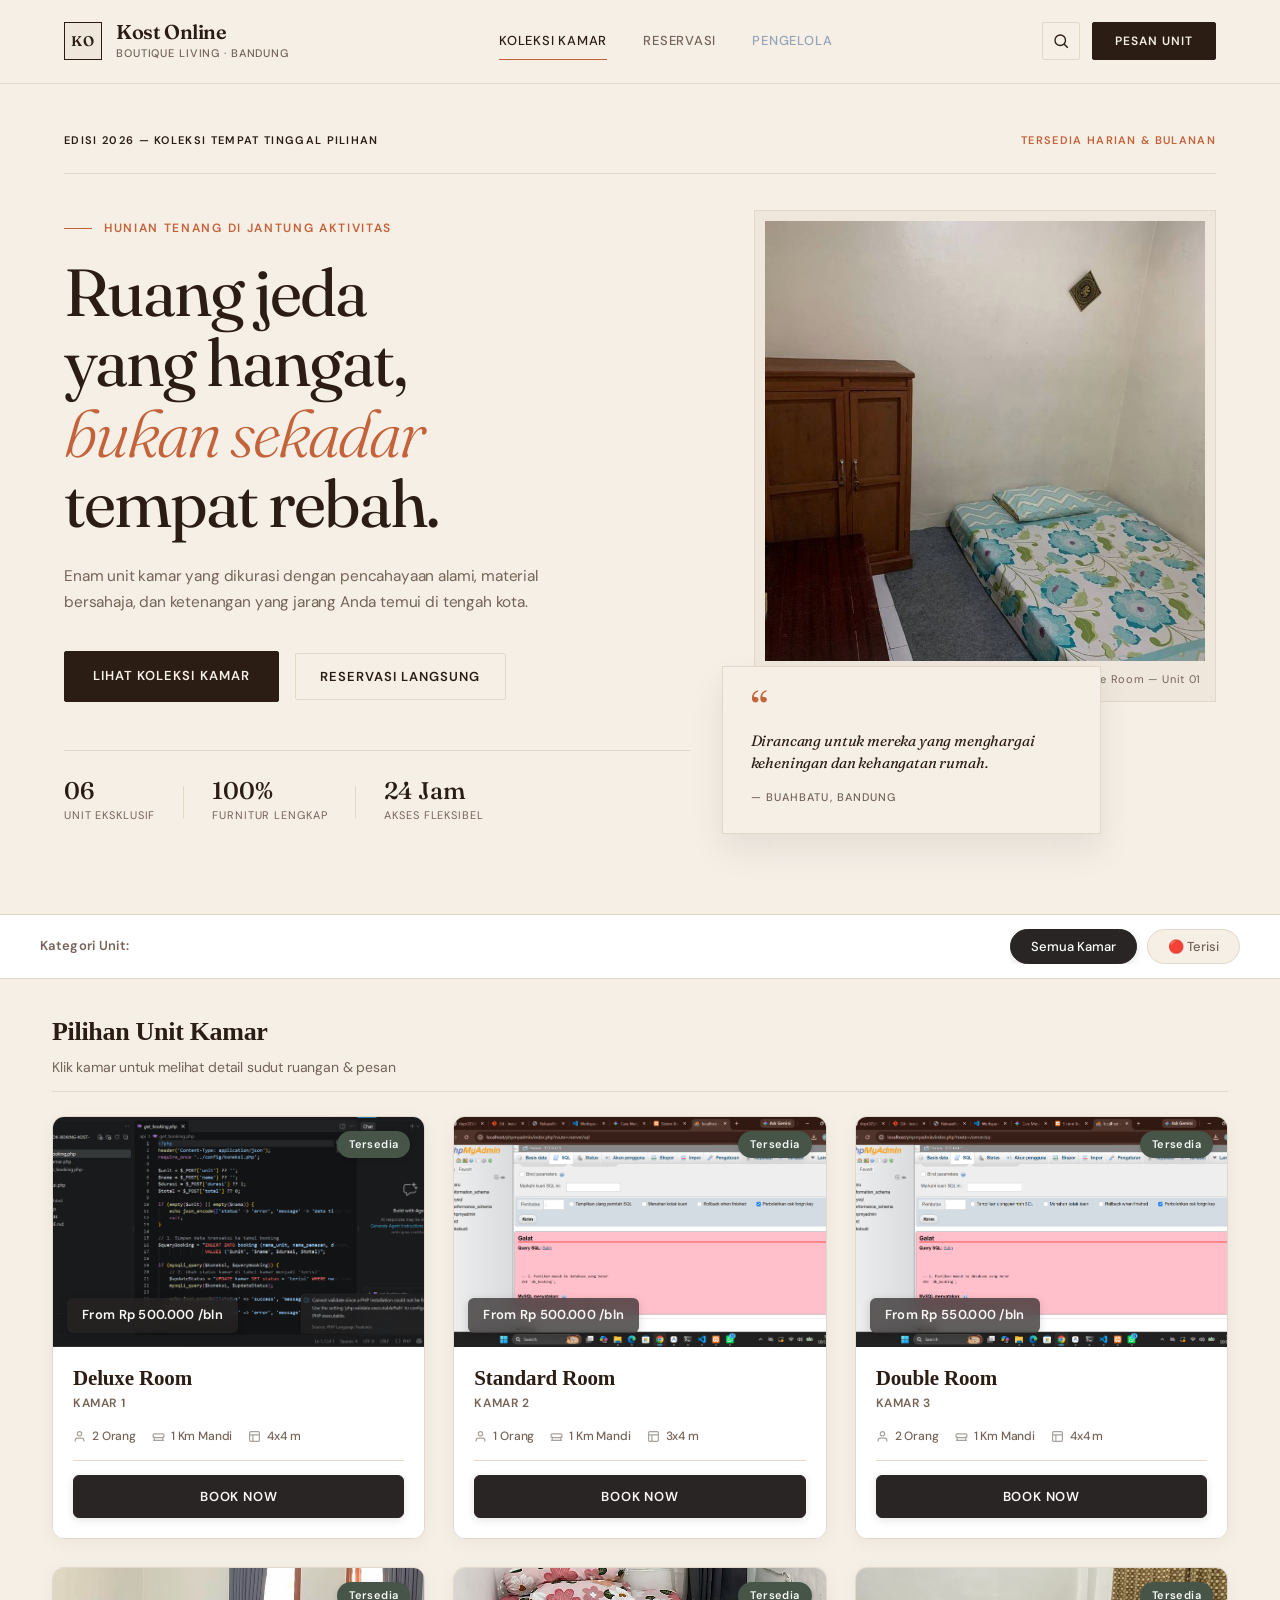
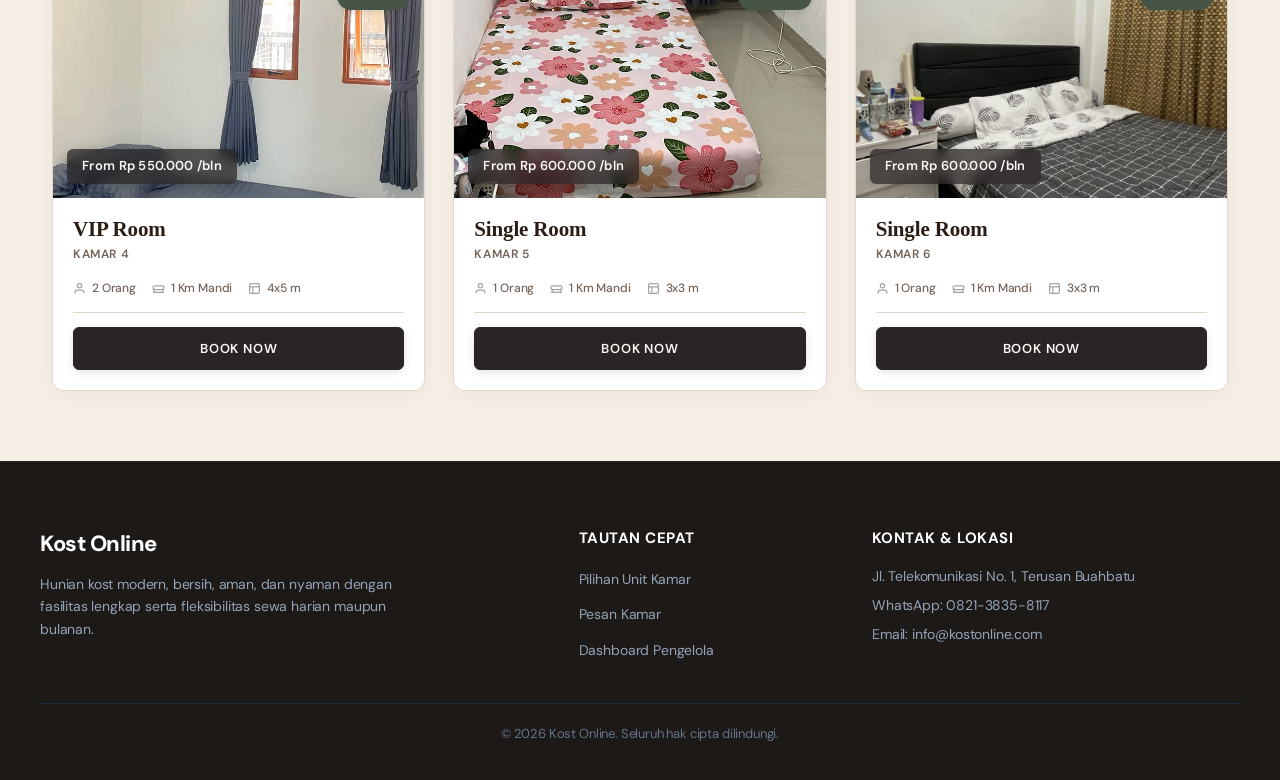
==== commit 47ef88b5: "update" ====
--- a/public/index.html
+++ b/public/index.html
@@ -7,8 +7,10 @@
     <meta http-equiv="Pragma" content="no-cache">
     <meta http-equiv="Expires" content="0">
     <title>Sistem Booking Kost Online</title>
-    <link rel="stylesheet" href="style.css?v=12.0">
-    <link href="https://fonts.googleapis.com/css2?family=Inter:wght@400;500;600;700;800&family=Playfair+Display:wght@600;700;800&display=swap" rel="stylesheet">
+    <link rel="stylesheet" href="style.css?v=15.0">
+    <link rel="preconnect" href="https://fonts.googleapis.com">
+    <link rel="preconnect" href="https://fonts.gstatic.com" crossorigin>
+    <link href="https://fonts.googleapis.com/css2?family=DM+Sans:ital,opsz,wght@0,9..40,300..700;1,9..40,300..700&family=Fraunces:ital,opsz,wght@0,9..144,300..800;1,9..144,300..800&display=swap" rel="stylesheet">
 </head>
 <body>
 
@@ -19,32 +21,101 @@
         <header class="top-nav">
             <div class="nav-left">
                 <a href="index.html" class="nav-brand">
-                    <svg width="22" height="22" viewBox="0 0 24 24" fill="none" stroke="currentColor" stroke-width="2.2"><path d="M3 9l9-7 9 7v11a2 2 0 0 1-2 2H5a2 2 0 0 1-2-2z"/><polyline points="9 22 9 12 15 12 15 22"/></svg>
-                    <span>Kost Online</span>
+                    <span class="brand-monogram">KO</span>
+                    <span class="brand-text">
+                        <span class="brand-title">Kost Online</span>
+                        <span class="brand-sub">Boutique Living · Bandung</span>
+                    </span>
                 </a>
             </div>
 
             <!-- Website Navigation Links -->
             <nav class="web-nav-links">
-                <a href="#katalogKamar" class="web-nav-link active">Kamar</a>
-                <a href="javascript:void(0)" onclick="bukaModalBooking()" class="web-nav-link">Pesan Sekarang</a>
-                <a href="admin.html" class="web-nav-link btn-secret-admin" title="Admin">⚙ Kelola</a>
+                <a href="#katalogKamar" class="web-nav-link active">Koleksi Kamar</a>
+                <a href="javascript:void(0)" onclick="bukaModalBooking()" class="web-nav-link">Reservasi</a>
+                <a href="admin.html" class="web-nav-link btn-secret-admin" title="Admin">Pengelola</a>
             </nav>
 
             <div class="nav-right">
-                <button class="btn-icon" id="btnSearch" title="Cari Kamar" type="button">
-                    <svg width="18" height="18" viewBox="0 0 24 24" fill="none" stroke="currentColor" stroke-width="2.2"><circle cx="11" cy="11" r="8"/><line x1="21" y1="21" x2="16.65" y2="16.65"/></svg>
+                <button class="btn-icon" id="btnSearch" title="Cari Kamar" type="button" aria-label="Cari Kamar">
+                    <svg width="18" height="18" viewBox="0 0 24 24" fill="none" stroke="currentColor" stroke-width="1.8"><circle cx="11" cy="11" r="7"/><line x1="21" y1="21" x2="16" y2="16"/></svg>
                 </button>
                 <button type="button" class="btn-web-booking" onclick="bukaModalBooking()">
-                    Booking Kamar
+                    Pesan Unit
                 </button>
             </div>
         </header>
 
         <!-- SEARCH BAR (hidden by default) -->
         <div class="search-bar-wrap" id="searchBarWrap" style="display:none;">
-            <input type="text" id="searchInput" placeholder="Cari nama kamar kost..." class="search-input">
-        </div>
+            <input type="text" id="searchInput" placeholder="Cari tipe atau nama kamar..." class="search-input">
+        </div>
+
+        <!-- HERO SECTION (Editorial Boutique Broadsheet) -->
+        <section class="hero-editorial">
+            <div class="hero-inner">
+                <div class="hero-meta-top">
+                    <span class="hero-edition">Edisi 2026 — Koleksi Tempat Tinggal Pilihan</span>
+                    <span class="hero-curation">Tersedia Harian &amp; Bulanan</span>
+                </div>
+
+                <div class="hero-grid">
+                    <!-- Kolom Kiri: Headline Besar Editorial & Narasi -->
+                    <div class="hero-content">
+                        <p class="hero-kicker">Hunian Tenang di Jantung Aktivitas</p>
+                        <h1 class="hero-title">
+                            Ruang jeda<br>
+                            yang hangat,<br>
+                            <em>bukan sekadar</em><br>
+                            tempat rebah.
+                        </h1>
+                        <p class="hero-lead">
+                            Enam unit kamar yang dikurasi dengan pencahayaan alami, material bersahaja, dan ketenangan yang jarang Anda temui di tengah kota.
+                        </p>
+
+                        <div class="hero-actions">
+                            <a href="#katalogKamar" class="btn-hero-primary">Lihat Koleksi Kamar</a>
+                            <button type="button" class="btn-hero-secondary" onclick="bukaModalBooking()">Reservasi Langsung</button>
+                        </div>
+
+                        <div class="hero-specs-strip">
+                            <div class="spec-cell">
+                                <span class="spec-num">06</span>
+                                <span class="spec-label">Unit Eksklusif</span>
+                            </div>
+                            <div class="spec-divider"></div>
+                            <div class="spec-cell">
+                                <span class="spec-num">100%</span>
+                                <span class="spec-label">Furnitur Lengkap</span>
+                            </div>
+                            <div class="spec-divider"></div>
+                            <div class="spec-cell">
+                                <span class="spec-num">24 Jam</span>
+                                <span class="spec-label">Akses Fleksibel</span>
+                            </div>
+                        </div>
+                    </div>
+
+                    <!-- Kolom Kanan: Layout Asimetris Foto & Highlight -->
+                    <div class="hero-showcase">
+                        <div class="showcase-frame main-frame">
+                            <img src="uploads/kamar_1_1792312623.jpg" alt="Suasana Kamar Tidur Butik" class="hero-img-main" onerror="this.src='uploads/kamar.jpg'">
+                            <div class="showcase-caption">
+                                <span class="caption-tag">Tampak Ruang Utama</span>
+                                <span class="caption-name">Deluxe Room — Unit 01</span>
+                            </div>
+                        </div>
+                        <div class="showcase-frame side-frame">
+                            <div class="side-badge-quote">
+                                <span class="quote-mark">“</span>
+                                <p class="quote-text">Dirancang untuk mereka yang menghargai keheningan dan kehangatan rumah.</p>
+                                <span class="quote-author">— Buahbatu, Bandung</span>
+                            </div>
+                        </div>
+                    </div>
+                </div>
+            </div>
+        </section>
 
         <!-- FILTER TABS & SUB-NAV -->
         <div class="filter-bar-container">
@@ -52,7 +123,6 @@
                 <div class="filter-label">Kategori Unit:</div>
                 <div class="filter-tabs">
                     <button class="tab-btn active" data-filter="all" type="button">Semua Kamar</button>
-                    <button class="tab-btn" data-filter="kosong" type="button">🟢 Tersedia</button>
                     <button class="tab-btn" data-filter="terisi" type="button">🔴 Terisi</button>
                 </div>
             </div>
@@ -68,7 +138,6 @@
                         <span class="section-title">Pilihan Unit Kamar</span>
                         <div class="section-sub">Klik kamar untuk melihat detail sudut ruangan &amp; pesan</div>
                     </div>
-                    <span class="unit-count-badge" id="jumlahKosong">6 unit</span>
                 </div>
                 <div id="katalogKamar" class="card-grid"></div>
             </section>
@@ -330,6 +399,6 @@
         </div>
     </div>
 
-    <script src="script.js?v=12.0"></script>
+    <script src="script.js?v=14.0"></script>
 </body>
 </html>
--- a/public/style.css
+++ b/public/style.css
@@ -1,6 +1,14 @@
 /* =====================================================
-   GLOBAL RESET & AESTHETIC WARM LUXURY THEME
-   (Warm Cream, Earthy Slate, Deep Bronze & Muted Olive)
+   GLOBAL RESET & EDITORIAL BOUTIQUE PROPERTY THEME
+   Palette:
+     --bg:         #F5EFE6 (Warm Cream Canvas)
+     --primary:    #C4623A (Warm Terracotta)
+     --text:       #2B1D14 (Deep Earthy Brown)
+     --surface:    #EFE7DC (Soft Sand Surface)
+     --border:     #E2D7C8 (Fine Linen Hairline)
+   Fonts:
+     Title / Display: 'Fraunces', serif
+     Body / UI:       'DM Sans', sans-serif
    ===================================================== */
 *, *::before, *::after {
     box-sizing: border-box;
@@ -9,33 +17,46 @@
 }
 
 :root {
-    --primary:     #967259;       /* Warm Terracotta Bronze */
-    --primary-dk:  #634832;       /* Deep Roast Espresso */
-    --primary-lt:  #f5ece5;       /* Soft Sand / Bisque */
-    --bg:          #faf8f5;       /* Warm Alabaster Canvas */
-    --surface:     #f4efe9;       /* Soft Parchment */
-    --white:       #ffffff;       /* Pure Crisp White */
-    --text:        #292524;       /* Deep Stone Black (Warm) */
-    --text-muted:  #78716c;       /* Muted Pebble Grey */
-    --border:      #e7e2dc;       /* Soft Linen Border */
-    --card-shadow: 0 4px 20px rgba(41, 37, 36, 0.05);
-    --radius:      16px;
-    --nav-h:       64px;
-}
-
-html, body {
-    height: 100%;
-    font-family: 'Inter', -apple-system, BlinkMacSystemFont, 'Segoe UI', Roboto, sans-serif;
+    --bg:          #F5EFE6;       /* Warm Cream */
+    --surface:     #EFE7DC;       /* Sand / Soft Cream */
+    --surface-lt:  #FAF6F0;       /* Light Warm Canvas */
+    --white:       #FFFFFF;       /* Crisp White */
+    --primary:     #C4623A;       /* Warm Terracotta */
+    --primary-dk:  #A34C28;       /* Deep Terracotta */
+    --primary-lt:  #F7E9E2;       /* Terracotta Wash */
+    --text:        #2B1D14;       /* Deep Earthy Brown */
+    --text-muted:  #756357;       /* Muted Warm Umber */
+    --text-light:  #9C8B7E;       /* Light Warm Slate */
+    --border:      #E2D7C8;       /* Fine Hairline Border */
+    --border-dark: #2B1D14;       /* Sharp Outline */
+    --radius-sm:   2px;
+    --radius-md:   4px;
+    --radius-lg:   6px;
+    --nav-h:       72px;
+}
+
+html {
+    scroll-behavior: smooth;
     background: var(--bg);
     color: var(--text);
 }
 
+body {
+    min-height: 100%;
+    font-family: 'DM Sans', -apple-system, BlinkMacSystemFont, sans-serif;
+    background: var(--bg);
+    color: var(--text);
+    line-height: 1.6;
+    letter-spacing: -0.01em;
+    -webkit-font-smoothing: antialiased;
+}
+
 button { cursor: pointer; font-family: inherit; }
-a      { text-decoration: none; }
+a      { text-decoration: none; color: inherit; }
 input, select { font-family: inherit; }
 
 /* =====================================================
-   APP SHELL — Modern Web Layout (Responsive Full Width)
+   APP SHELL — Editorial Broadsheet Layout
    ===================================================== */
 .app-shell {
     display: flex;
@@ -45,64 +66,95 @@
     margin: 0 auto;
     background: var(--bg);
     position: relative;
-    box-shadow: none;
 }
 
 /* =====================================================
-   TOP NAV (Website Navbar)
+   TOP NAV (Warm Editorial Broadsheet Header)
    ===================================================== */
 .top-nav {
     display: flex;
     align-items: center;
     justify-content: space-between;
-    padding: 18px 36px;
-    background: rgba(255, 255, 255, 0.95);
-    backdrop-filter: blur(10px);
-    -webkit-backdrop-filter: blur(10px);
+    padding: 20px 48px;
+    background: var(--bg);
     border-bottom: 1px solid var(--border);
-    flex-shrink: 0;
-    z-index: 100;
     position: sticky;
     top: 0;
-    box-shadow: 0 2px 14px rgba(41, 37, 36, 0.03);
+    z-index: 100;
 }
 
 .nav-left {
     display: flex;
     align-items: center;
-    gap: 16px;
+    gap: 20px;
 }
 
 .nav-brand {
     display: flex;
     align-items: center;
-    gap: 10px;
-    font-family: 'Playfair Display', Georgia, serif;
-    font-size: 22px;
-    font-weight: 700;
-    color: var(--text);
+    gap: 14px;
     text-decoration: none;
-    letter-spacing: -0.3px;
-}
-.nav-brand svg {
-    color: var(--primary);
-}
-
-/* Navigation Links for Web Desktop */
+    color: var(--text);
+}
+
+.brand-monogram {
+    display: inline-flex;
+    align-items: center;
+    justify-content: center;
+    width: 38px;
+    height: 38px;
+    border: 1px solid var(--text);
+    font-family: 'Fraunces', serif;
+    font-weight: 600;
+    font-size: 14px;
+    letter-spacing: 0.1em;
+    color: var(--text);
+    background: var(--surface);
+    transition: all 0.25s ease;
+}
+.nav-brand:hover .brand-monogram {
+    background: var(--primary);
+    border-color: var(--primary);
+    color: var(--bg);
+}
+
+.brand-text {
+    display: flex;
+    flex-direction: column;
+}
+.brand-title {
+    font-family: 'Fraunces', Georgia, serif;
+    font-size: 20px;
+    font-weight: 600;
+    letter-spacing: -0.02em;
+    color: var(--text);
+    line-height: 1.15;
+}
+.brand-sub {
+    font-size: 11px;
+    font-weight: 500;
+    letter-spacing: 0.08em;
+    text-transform: uppercase;
+    color: var(--text-muted);
+    margin-top: 2px;
+}
+
+/* Website Navigation Links */
 .web-nav-links {
     display: none;
     align-items: center;
-    gap: 32px;
+    gap: 36px;
 }
 .web-nav-link {
-    font-size: 14px;
+    font-size: 13px;
     font-weight: 500;
+    letter-spacing: 0.06em;
+    text-transform: uppercase;
     color: var(--text-muted);
     text-decoration: none;
-    transition: color 0.2s;
+    transition: color 0.2s ease;
     padding: 6px 0;
     position: relative;
-    letter-spacing: 0.2px;
 }
 .web-nav-link:hover,
 .web-nav-link.active {
@@ -113,48 +165,322 @@
     position: absolute;
     bottom: -2px;
     left: 0;
-    right: 0;
-    height: 2px;
+    width: 100%;
+    height: 1px;
     background: var(--primary);
-    border-radius: 2px;
 }
 
 .nav-right {
     display: flex;
     align-items: center;
-    gap: 14px;
+    gap: 12px;
+}
+
+.btn-icon {
+    background: transparent;
+    border: 1px solid var(--border);
+    width: 38px;
+    height: 38px;
+    border-radius: var(--radius-sm);
+    display: flex;
+    align-items: center;
+    justify-content: center;
+    color: var(--text);
+    transition: all 0.2s ease;
+}
+.btn-icon:hover {
+    border-color: var(--text);
+    background: var(--surface);
 }
 
 .btn-web-booking {
     display: none;
-    background: #292524;
-    color: #faf8f5;
+    background: var(--text);
+    color: var(--bg);
     padding: 10px 22px;
-    border-radius: 8px;
-    font-size: 13px;
-    font-weight: 600;
-    letter-spacing: 0.5px;
-    border: 1px solid #292524;
+    border-radius: var(--radius-sm);
+    font-size: 12px;
+    font-weight: 600;
+    letter-spacing: 0.08em;
+    text-transform: uppercase;
+    border: 1px solid var(--text);
     cursor: pointer;
     transition: all 0.25s ease;
 }
 .btn-web-booking:hover {
     background: var(--primary);
     border-color: var(--primary);
-    color: #ffffff;
+    color: var(--bg);
+}
+
+@media (min-width: 820px) {
+    .web-nav-links { display: flex; }
+    .btn-web-booking { display: inline-flex; }
+    .top-nav { padding: 20px 64px; }
+}
+
+/* =====================================================
+   HERO EDITORIAL SECTION (Boutique Property Broadsheet)
+   ===================================================== */
+.hero-editorial {
+    padding: 36px 48px 60px;
+    border-bottom: 1px solid var(--border);
+    background: var(--bg);
+}
+
+.hero-inner {
+    max-width: 1280px;
+    margin: 0 auto;
+}
+
+.hero-meta-top {
+    display: flex;
+    align-items: center;
+    justify-content: space-between;
+    padding-bottom: 24px;
+    margin-bottom: 36px;
+    border-bottom: 1px solid var(--border);
+    font-size: 11px;
+    letter-spacing: 0.12em;
+    text-transform: uppercase;
+    color: var(--text-muted);
+}
+.hero-edition {
+    font-weight: 600;
+    color: var(--text);
+}
+.hero-curation {
+    color: var(--primary);
+    font-weight: 600;
+}
+
+.hero-grid {
+    display: grid;
+    grid-template-columns: 1fr;
+    gap: 48px;
+    align-items: center;
+}
+
+@media (min-width: 960px) {
+    .hero-grid {
+        grid-template-columns: 1.15fr 0.85fr;
+        gap: 64px;
+    }
+}
+
+.hero-kicker {
+    font-size: 12px;
+    letter-spacing: 0.14em;
+    text-transform: uppercase;
+    color: var(--primary);
+    font-weight: 600;
+    margin-bottom: 18px;
+    display: flex;
+    align-items: center;
+    gap: 12px;
+}
+.hero-kicker::before {
+    content: '';
+    display: inline-block;
+    width: 28px;
+    height: 1px;
+    background: var(--primary);
+}
+
+.hero-title {
+    font-family: 'Fraunces', Georgia, serif;
+    font-size: clamp(38px, 5.2vw, 68px);
+    font-weight: 400;
+    line-height: 1.06;
+    letter-spacing: -0.03em;
+    color: var(--text);
+    margin-bottom: 24px;
+}
+.hero-title em {
+    font-style: italic;
+    font-weight: 300;
+    color: var(--primary);
+}
+
+.hero-lead {
+    font-size: clamp(15px, 1.2vw, 17px);
+    line-height: 1.7;
+    color: var(--text-muted);
+    max-width: 520px;
+    margin-bottom: 36px;
+    font-weight: 400;
+}
+
+.hero-actions {
+    display: flex;
+    align-items: center;
+    gap: 16px;
+    flex-wrap: wrap;
+    margin-bottom: 48px;
+}
+
+.btn-hero-primary {
+    display: inline-flex;
+    align-items: center;
+    justify-content: center;
+    background: var(--text);
+    color: var(--bg);
+    padding: 14px 28px;
+    border-radius: var(--radius-sm);
+    font-size: 13px;
+    font-weight: 600;
+    letter-spacing: 0.08em;
+    text-transform: uppercase;
+    border: 1px solid var(--text);
+    transition: all 0.25s ease;
+}
+.btn-hero-primary:hover {
+    background: var(--primary);
+    border-color: var(--primary);
+    color: var(--bg);
     transform: translateY(-1px);
-    box-shadow: 0 4px 12px rgba(150, 114, 89, 0.25);
-}
-
-@media (min-width: 768px) {
-    .web-nav-links {
-        display: flex;
-    }
-    .btn-web-booking {
-        display: block;
-    }
-    .top-nav {
-        padding: 18px 56px;
+}
+
+.btn-hero-secondary {
+    display: inline-flex;
+    align-items: center;
+    justify-content: center;
+    background: transparent;
+    color: var(--text);
+    padding: 14px 24px;
+    border-radius: var(--radius-sm);
+    font-size: 13px;
+    font-weight: 600;
+    letter-spacing: 0.08em;
+    text-transform: uppercase;
+    border: 1px solid var(--border);
+    transition: all 0.25s ease;
+}
+.btn-hero-secondary:hover {
+    border-color: var(--text);
+    background: var(--surface);
+}
+
+/* Specs Strip (06 Unit / 100% Furnitur / 24 Jam) */
+.hero-specs-strip {
+    display: flex;
+    align-items: center;
+    gap: 28px;
+    padding-top: 28px;
+    border-top: 1px solid var(--border);
+}
+.spec-cell {
+    display: flex;
+    flex-direction: column;
+    gap: 4px;
+}
+.spec-num {
+    font-family: 'Fraunces', serif;
+    font-size: 24px;
+    font-weight: 500;
+    color: var(--text);
+    line-height: 1;
+}
+.spec-label {
+    font-size: 11px;
+    letter-spacing: 0.08em;
+    text-transform: uppercase;
+    color: var(--text-muted);
+}
+.spec-divider {
+    width: 1px;
+    height: 32px;
+    background: var(--border);
+}
+
+/* Kolom Kanan: Frame Showcase Asimetris */
+.hero-showcase {
+    position: relative;
+    display: flex;
+    flex-direction: column;
+}
+
+.showcase-frame.main-frame {
+    position: relative;
+    border: 1px solid var(--border);
+    background: var(--surface);
+    padding: 10px;
+}
+.hero-img-main {
+    display: block;
+    width: 100%;
+    height: 380px;
+    object-fit: cover;
+    filter: saturate(0.92) contrast(1.02);
+    transition: filter 0.4s ease;
+}
+.showcase-frame.main-frame:hover .hero-img-main {
+    filter: saturate(1) contrast(1.04);
+}
+
+.showcase-caption {
+    display: flex;
+    align-items: center;
+    justify-content: space-between;
+    padding: 10px 4px 2px;
+    font-size: 11px;
+    letter-spacing: 0.06em;
+}
+.caption-tag {
+    text-transform: uppercase;
+    color: var(--primary);
+    font-weight: 600;
+}
+.caption-name {
+    color: var(--text-muted);
+    font-family: 'DM Sans', sans-serif;
+}
+
+.showcase-frame.side-frame {
+    margin-top: 18px;
+    border: 1px solid var(--border);
+    background: var(--surface);
+    padding: 24px 28px;
+    position: relative;
+}
+
+.side-badge-quote {
+    position: relative;
+}
+.quote-mark {
+    font-family: 'Fraunces', Georgia, serif;
+    font-size: 44px;
+    line-height: 0.8;
+    color: var(--primary);
+    display: block;
+    margin-bottom: 4px;
+}
+.quote-text {
+    font-family: 'Fraunces', serif;
+    font-style: italic;
+    font-size: 15px;
+    line-height: 1.5;
+    color: var(--text);
+    margin-bottom: 8px;
+}
+.quote-author {
+    font-size: 11px;
+    letter-spacing: 0.1em;
+    text-transform: uppercase;
+    color: var(--text-muted);
+    font-weight: 500;
+}
+
+@media (min-width: 960px) {
+    .hero-editorial { padding: 48px 64px 80px; }
+    .hero-img-main { height: 440px; }
+    .showcase-frame.side-frame {
+        width: 82%;
+        margin-top: -36px;
+        margin-left: -32px;
+        z-index: 2;
+        box-shadow: 0 16px 32px rgba(43, 29, 20, 0.08);
+        background: var(--bg);
     }
 }
 
@@ -723,7 +1049,6 @@
     padding: 64px 36px 36px;
     margin-top: auto;
     border-top: 1px solid #292524;
-}
 }
 
 .footer-inner {
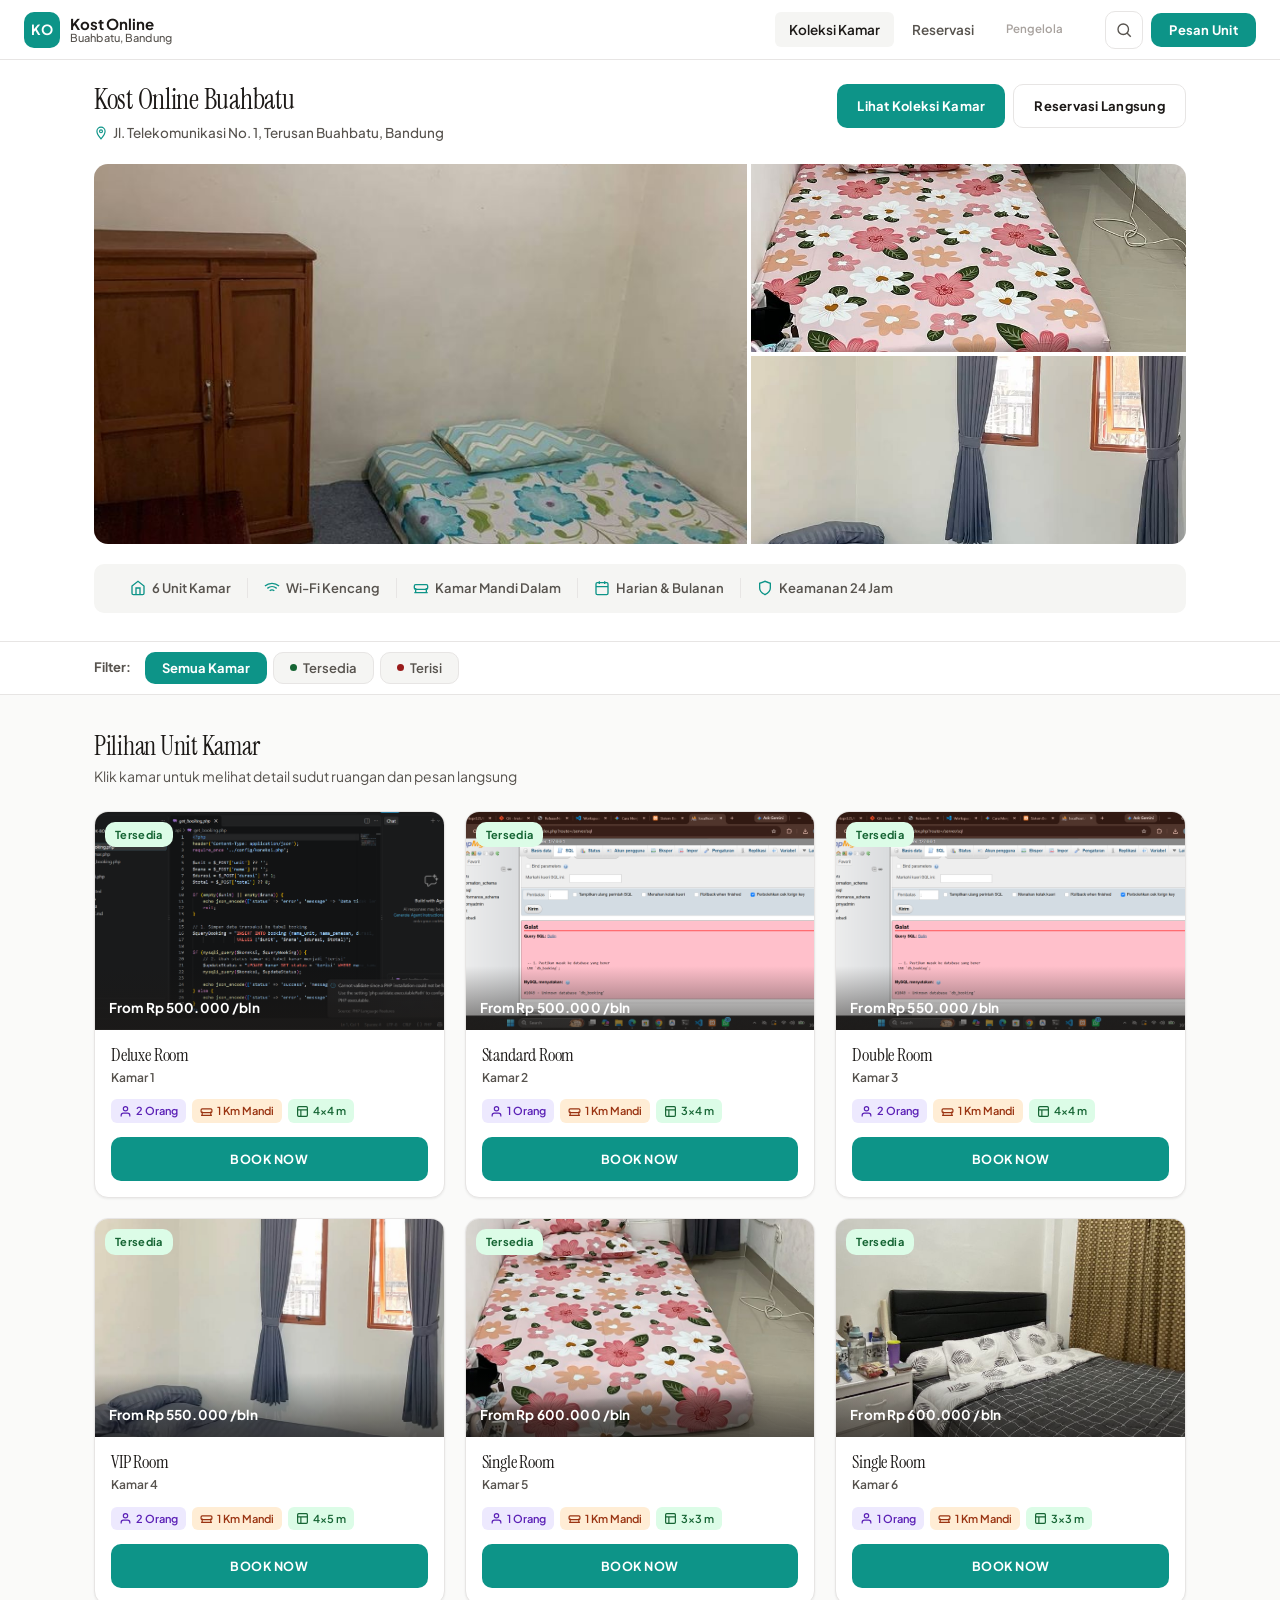
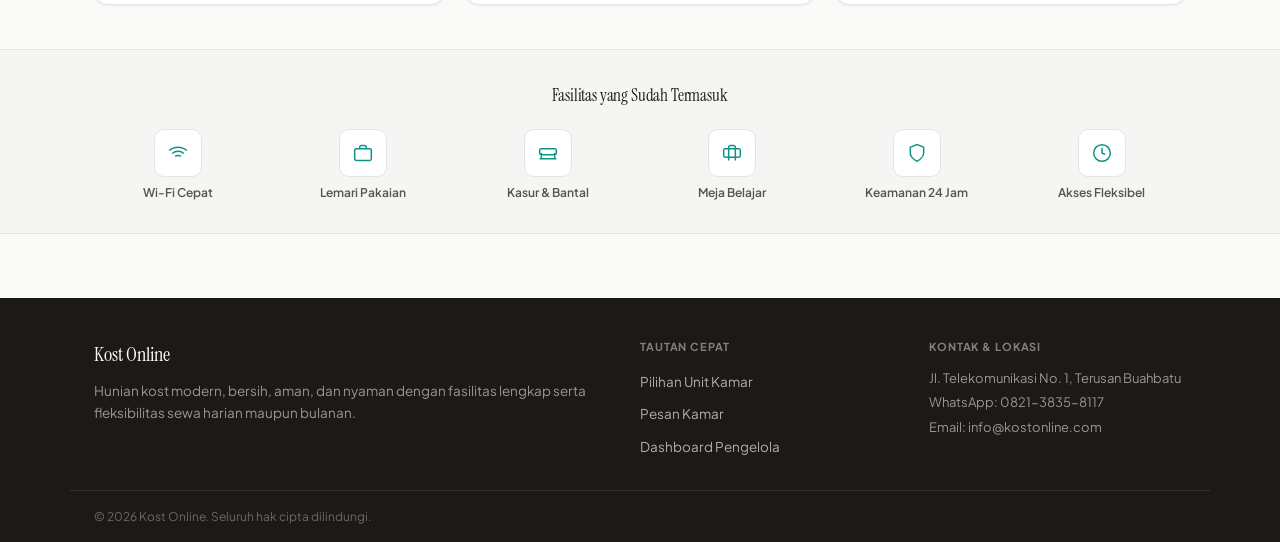
==== commit 7501cc8e: "update ui" ====
--- a/public/index.html
+++ b/public/index.html
@@ -6,39 +6,39 @@
     <meta http-equiv="Cache-Control" content="no-cache, no-store, must-revalidate">
     <meta http-equiv="Pragma" content="no-cache">
     <meta http-equiv="Expires" content="0">
-    <title>Sistem Booking Kost Online</title>
-    <link rel="stylesheet" href="style.css?v=15.0">
+    <title>Kost Online | Hunian Nyaman di Buahbatu, Bandung</title>
+    <link rel="stylesheet" href="style.css?v=18.0">
     <link rel="preconnect" href="https://fonts.googleapis.com">
     <link rel="preconnect" href="https://fonts.gstatic.com" crossorigin>
-    <link href="https://fonts.googleapis.com/css2?family=DM+Sans:ital,opsz,wght@0,9..40,300..700;1,9..40,300..700&family=Fraunces:ital,opsz,wght@0,9..144,300..800;1,9..144,300..800&display=swap" rel="stylesheet">
+    <link href="https://fonts.googleapis.com/css2?family=Plus+Jakarta+Sans:ital,wght@0,400..700;1,400..700&family=Instrument+Serif:ital@0;1&display=swap" rel="stylesheet">
 </head>
 <body>
 
     <!-- ===== APP SHELL ===== -->
     <div class="app-shell">
 
-        <!-- TOP NAV (Website Header Navbar) -->
+        <!-- TOP NAV -->
         <header class="top-nav">
             <div class="nav-left">
                 <a href="index.html" class="nav-brand">
-                    <span class="brand-monogram">KO</span>
+                    <span class="brand-monogram" aria-hidden="true">KO</span>
                     <span class="brand-text">
                         <span class="brand-title">Kost Online</span>
-                        <span class="brand-sub">Boutique Living · Bandung</span>
+                        <span class="brand-sub">Buahbatu, Bandung</span>
                     </span>
                 </a>
             </div>
 
-            <!-- Website Navigation Links -->
-            <nav class="web-nav-links">
+            <!-- Desktop Navigation Links -->
+            <nav class="web-nav-links" aria-label="Navigasi utama">
                 <a href="#katalogKamar" class="web-nav-link active">Koleksi Kamar</a>
-                <a href="javascript:void(0)" onclick="bukaModalBooking()" class="web-nav-link">Reservasi</a>
-                <a href="admin.html" class="web-nav-link btn-secret-admin" title="Admin">Pengelola</a>
+                <button type="button" onclick="bukaModalBooking()" class="web-nav-link web-nav-btn">Reservasi</button>
+                <a href="admin.html" class="web-nav-link btn-secret-admin" title="Pengelola">Pengelola</a>
             </nav>
 
             <div class="nav-right">
                 <button class="btn-icon" id="btnSearch" title="Cari Kamar" type="button" aria-label="Cari Kamar">
-                    <svg width="18" height="18" viewBox="0 0 24 24" fill="none" stroke="currentColor" stroke-width="1.8"><circle cx="11" cy="11" r="7"/><line x1="21" y1="21" x2="16" y2="16"/></svg>
+                    <svg width="18" height="18" viewBox="0 0 24 24" fill="none" stroke="currentColor" stroke-width="1.8" aria-hidden="true"><circle cx="11" cy="11" r="7"/><line x1="21" y1="21" x2="16" y2="16"/></svg>
                 </button>
                 <button type="button" class="btn-web-booking" onclick="bukaModalBooking()">
                     Pesan Unit
@@ -48,103 +48,154 @@
 
         <!-- SEARCH BAR (hidden by default) -->
         <div class="search-bar-wrap" id="searchBarWrap" style="display:none;">
-            <input type="text" id="searchInput" placeholder="Cari tipe atau nama kamar..." class="search-input">
+            <label for="searchInput" class="sr-only">Cari tipe atau nama kamar</label>
+            <div class="search-inner">
+                <svg width="16" height="16" viewBox="0 0 24 24" fill="none" stroke="currentColor" stroke-width="2" aria-hidden="true"><circle cx="11" cy="11" r="7"/><line x1="21" y1="21" x2="16" y2="16"/></svg>
+                <input type="text" id="searchInput" placeholder="Cari tipe atau nama kamar..." class="search-input">
+            </div>
         </div>
 
-        <!-- HERO SECTION (Editorial Boutique Broadsheet) -->
-        <section class="hero-editorial">
-            <div class="hero-inner">
-                <div class="hero-meta-top">
-                    <span class="hero-edition">Edisi 2026 — Koleksi Tempat Tinggal Pilihan</span>
-                    <span class="hero-curation">Tersedia Harian &amp; Bulanan</span>
-                </div>
-
-                <div class="hero-grid">
-                    <!-- Kolom Kiri: Headline Besar Editorial & Narasi -->
-                    <div class="hero-content">
-                        <p class="hero-kicker">Hunian Tenang di Jantung Aktivitas</p>
-                        <h1 class="hero-title">
-                            Ruang jeda<br>
-                            yang hangat,<br>
-                            <em>bukan sekadar</em><br>
-                            tempat rebah.
-                        </h1>
-                        <p class="hero-lead">
-                            Enam unit kamar yang dikurasi dengan pencahayaan alami, material bersahaja, dan ketenangan yang jarang Anda temui di tengah kota.
-                        </p>
-
-                        <div class="hero-actions">
-                            <a href="#katalogKamar" class="btn-hero-primary">Lihat Koleksi Kamar</a>
-                            <button type="button" class="btn-hero-secondary" onclick="bukaModalBooking()">Reservasi Langsung</button>
-                        </div>
-
-                        <div class="hero-specs-strip">
-                            <div class="spec-cell">
-                                <span class="spec-num">06</span>
-                                <span class="spec-label">Unit Eksklusif</span>
-                            </div>
-                            <div class="spec-divider"></div>
-                            <div class="spec-cell">
-                                <span class="spec-num">100%</span>
-                                <span class="spec-label">Furnitur Lengkap</span>
-                            </div>
-                            <div class="spec-divider"></div>
-                            <div class="spec-cell">
-                                <span class="spec-num">24 Jam</span>
-                                <span class="spec-label">Akses Fleksibel</span>
-                            </div>
-                        </div>
-                    </div>
-
-                    <!-- Kolom Kanan: Layout Asimetris Foto & Highlight -->
-                    <div class="hero-showcase">
-                        <div class="showcase-frame main-frame">
-                            <img src="uploads/kamar_1_1792312623.jpg" alt="Suasana Kamar Tidur Butik" class="hero-img-main" onerror="this.src='uploads/kamar.jpg'">
-                            <div class="showcase-caption">
-                                <span class="caption-tag">Tampak Ruang Utama</span>
-                                <span class="caption-name">Deluxe Room — Unit 01</span>
-                            </div>
-                        </div>
-                        <div class="showcase-frame side-frame">
-                            <div class="side-badge-quote">
-                                <span class="quote-mark">“</span>
-                                <p class="quote-text">Dirancang untuk mereka yang menghargai keheningan dan kehangatan rumah.</p>
-                                <span class="quote-author">— Buahbatu, Bandung</span>
-                            </div>
-                        </div>
-                    </div>
-                </div>
-            </div>
-        </section>
-
-        <!-- FILTER TABS & SUB-NAV -->
-        <div class="filter-bar-container">
-            <div class="filter-bar-inner">
-                <div class="filter-label">Kategori Unit:</div>
-                <div class="filter-tabs">
-                    <button class="tab-btn active" data-filter="all" type="button">Semua Kamar</button>
-                    <button class="tab-btn" data-filter="terisi" type="button">🔴 Terisi</button>
-                </div>
-            </div>
-        </div>
-
-        <!-- MAIN SCROLL AREA -->
+        <!-- MAIN CONTENT -->
         <main class="main-scroll" id="mainScroll">
 
+            <!-- HERO SECTION — Full-width compact -->
+            <section class="hero-compact" aria-label="Pengenalan Kost Online">
+                <div class="hero-compact-inner">
+                    <!-- Top: title + location -->
+                    <div class="hero-heading-row">
+                        <div>
+                            <h1 class="hero-heading">Kost Online Buahbatu</h1>
+                            <p class="hero-location">
+                                <svg width="14" height="14" viewBox="0 0 24 24" fill="none" stroke="currentColor" stroke-width="2" aria-hidden="true"><path d="M12 2C8.13 2 5 5.13 5 9c0 5.25 7 13 7 13s7-7.75 7-13c0-3.87-3.13-7-7-7z"/><circle cx="12" cy="9" r="2.5"/></svg>
+                                Jl. Telekomunikasi No. 1, Terusan Buahbatu, Bandung
+                            </p>
+                        </div>
+                        <div class="hero-heading-actions">
+                            <a href="#katalogKamar" class="btn-primary-pill">Lihat Koleksi Kamar</a>
+                            <button type="button" class="btn-outline-pill" onclick="bukaModalBooking()">Reservasi Langsung</button>
+                        </div>
+                    </div>
+
+                    <!-- Gallery collage: 1 big left + 2 small right -->
+                    <div class="hero-gallery">
+                        <div class="gallery-main">
+                            <img src="uploads/kamar_1_1792312623.jpg" alt="Suasana Kamar Tidur Deluxe Unit 01" class="gallery-img" width="720" height="480" fetchpriority="high" onerror="this.src='uploads/kamar.jpg'">
+                        </div>
+                        <div class="gallery-side">
+                            <div class="gallery-side-top">
+                                <img src="uploads/kamar_2_1792312961.jpg" alt="Kamar Tidur Standard Unit 02" class="gallery-img" width="360" height="234" onerror="this.src='uploads/kamar.jpg'">
+                            </div>
+                            <div class="gallery-side-bottom">
+                                <img src="uploads/kamar_3_1792312960.jpg" alt="Kamar Tidur Double Unit 03" class="gallery-img" width="360" height="234" onerror="this.src='uploads/kamar.jpg'">
+                            </div>
+                        </div>
+                    </div>
+
+                    <!-- Quick info bar -->
+                    <div class="quick-info-bar">
+                        <div class="qi-item">
+                            <svg width="16" height="16" viewBox="0 0 24 24" fill="none" stroke="currentColor" stroke-width="2" aria-hidden="true"><path d="M3 9l9-7 9 7v11a2 2 0 0 1-2 2H5a2 2 0 0 1-2-2z"/><polyline points="9 22 9 12 15 12 15 22"/></svg>
+                            <span>6 Unit Kamar</span>
+                        </div>
+                        <span class="qi-divider" aria-hidden="true"></span>
+                        <div class="qi-item">
+                            <svg width="16" height="16" viewBox="0 0 24 24" fill="none" stroke="currentColor" stroke-width="2" aria-hidden="true"><path d="M5 12.55a11 11 0 0 1 14.08 0M1.42 9a16 16 0 0 1 21.16 0M8.53 16.11a6 6 0 0 1 6.95 0M12 20h.01"/></svg>
+                            <span>Wi-Fi Kencang</span>
+                        </div>
+                        <span class="qi-divider" aria-hidden="true"></span>
+                        <div class="qi-item">
+                            <svg width="16" height="16" viewBox="0 0 24 24" fill="none" stroke="currentColor" stroke-width="2" aria-hidden="true"><path d="M4 12v7M20 12v7M2 19h20M4 14h16a2 2 0 0 0 2-2V9a2 2 0 0 0-2-2H4a2 2 0 0 0-2 2v3a2 2 0 0 0 2 2z"/></svg>
+                            <span>Kamar Mandi Dalam</span>
+                        </div>
+                        <span class="qi-divider" aria-hidden="true"></span>
+                        <div class="qi-item">
+                            <svg width="16" height="16" viewBox="0 0 24 24" fill="none" stroke="currentColor" stroke-width="2" aria-hidden="true"><rect x="3" y="4" width="18" height="18" rx="2"/><line x1="16" y1="2" x2="16" y2="6"/><line x1="8" y1="2" x2="8" y2="6"/><line x1="3" y1="10" x2="21" y2="10"/></svg>
+                            <span>Harian &amp; Bulanan</span>
+                        </div>
+                        <span class="qi-divider" aria-hidden="true"></span>
+                        <div class="qi-item">
+                            <svg width="16" height="16" viewBox="0 0 24 24" fill="none" stroke="currentColor" stroke-width="2" aria-hidden="true"><path d="M12 22s8-4 8-10V5l-8-3-8 3v7c0 6 8 10 8 10z"/></svg>
+                            <span>Keamanan 24 Jam</span>
+                        </div>
+                    </div>
+                </div>
+            </section>
+
+            <!-- FILTER TABS -->
+            <div class="filter-bar-container">
+                <div class="filter-bar-inner">
+                    <div class="filter-label">Filter:</div>
+                    <div class="filter-tabs" role="group" aria-label="Filter status kamar">
+                        <button class="tab-btn active" data-filter="all" type="button">Semua Kamar</button>
+                        <button class="tab-btn" data-filter="kosong" type="button">
+                            <span class="status-dot-kosong" aria-hidden="true"></span>Tersedia
+                        </button>
+                        <button class="tab-btn" data-filter="terisi" type="button">
+                            <span class="status-dot-terisi" aria-hidden="true"></span>Terisi
+                        </button>
+                    </div>
+                </div>
+            </div>
+
             <!-- KATALOG KAMAR -->
-            <section class="section">
+            <section class="section" id="katalogKamar-section">
                 <div class="section-header">
                     <div>
-                        <span class="section-title">Pilihan Unit Kamar</span>
-                        <div class="section-sub">Klik kamar untuk melihat detail sudut ruangan &amp; pesan</div>
+                        <h2 class="section-title">Pilihan Unit Kamar</h2>
+                        <p class="section-sub">Klik kamar untuk melihat detail sudut ruangan dan pesan langsung</p>
                     </div>
                 </div>
                 <div id="katalogKamar" class="card-grid"></div>
             </section>
 
+            <!-- FASILITAS STRIP -->
+            <section class="fasilitas-strip" aria-label="Fasilitas Kost">
+                <div class="fasilitas-inner">
+                    <h3 class="fasilitas-title">Fasilitas yang Sudah Termasuk</h3>
+                    <div class="fasilitas-grid">
+                        <div class="fasilitas-item">
+                            <div class="fasilitas-icon-wrap" aria-hidden="true">
+                                <svg width="20" height="20" viewBox="0 0 24 24" fill="none" stroke="currentColor" stroke-width="1.8"><path d="M5 12.55a11 11 0 0 1 14.08 0M1.42 9a16 16 0 0 1 21.16 0M8.53 16.11a6 6 0 0 1 6.95 0M12 20h.01"/></svg>
+                            </div>
+                            <span class="fasilitas-nama">Wi-Fi Cepat</span>
+                        </div>
+                        <div class="fasilitas-item">
+                            <div class="fasilitas-icon-wrap" aria-hidden="true">
+                                <svg width="20" height="20" viewBox="0 0 24 24" fill="none" stroke="currentColor" stroke-width="1.8"><rect x="2" y="7" width="20" height="14" rx="2"/><path d="M16 7V5a2 2 0 0 0-2-2h-4a2 2 0 0 0-2 2v2"/></svg>
+                            </div>
+                            <span class="fasilitas-nama">Lemari Pakaian</span>
+                        </div>
+                        <div class="fasilitas-item">
+                            <div class="fasilitas-icon-wrap" aria-hidden="true">
+                                <svg width="20" height="20" viewBox="0 0 24 24" fill="none" stroke="currentColor" stroke-width="1.8"><path d="M4 12v7M20 12v7M2 19h20M4 14h16a2 2 0 0 0 2-2V9a2 2 0 0 0-2-2H4a2 2 0 0 0-2 2v3a2 2 0 0 0 2 2z"/></svg>
+                            </div>
+                            <span class="fasilitas-nama">Kasur &amp; Bantal</span>
+                        </div>
+                        <div class="fasilitas-item">
+                            <div class="fasilitas-icon-wrap" aria-hidden="true">
+                                <svg width="20" height="20" viewBox="0 0 24 24" fill="none" stroke="currentColor" stroke-width="1.8"><path d="M20 7H4a2 2 0 0 0-2 2v6a2 2 0 0 0 2 2h16a2 2 0 0 0 2-2V9a2 2 0 0 0-2-2z"/><path d="M16 21V5a2 2 0 0 0-2-2h-4a2 2 0 0 0-2 2v16"/></svg>
+                            </div>
+                            <span class="fasilitas-nama">Meja Belajar</span>
+                        </div>
+                        <div class="fasilitas-item">
+                            <div class="fasilitas-icon-wrap" aria-hidden="true">
+                                <svg width="20" height="20" viewBox="0 0 24 24" fill="none" stroke="currentColor" stroke-width="1.8"><path d="M12 22s8-4 8-10V5l-8-3-8 3v7c0 6 8 10 8 10z"/></svg>
+                            </div>
+                            <span class="fasilitas-nama">Keamanan 24 Jam</span>
+                        </div>
+                        <div class="fasilitas-item">
+                            <div class="fasilitas-icon-wrap" aria-hidden="true">
+                                <svg width="20" height="20" viewBox="0 0 24 24" fill="none" stroke="currentColor" stroke-width="1.8"><circle cx="12" cy="12" r="10"/><polyline points="12 6 12 12 16 14"/></svg>
+                            </div>
+                            <span class="fasilitas-nama">Akses Fleksibel</span>
+                        </div>
+                    </div>
+                </div>
+            </section>
+
         </main>
 
-        <!-- FOOTER WEBSITE MEWAH (Gaya Hotel / Kost Eksklusif) -->
+        <!-- FOOTER -->
         <footer class="web-footer">
             <div class="footer-inner">
                 <div class="footer-col">
@@ -154,8 +205,8 @@
                 <div class="footer-col">
                     <h4 class="footer-title">Tautan Cepat</h4>
                     <ul class="footer-links">
-                        <li><a href="#katalogKamar">Pilihan Unit Kamar</a></li>
-                        <li><a href="javascript:void(0)" onclick="bukaModalBooking()">Pesan Kamar</a></li>
+                        <li><a href="#katalogKamar-section">Pilihan Unit Kamar</a></li>
+                        <li><button type="button" class="footer-link-btn" onclick="bukaModalBooking()">Pesan Kamar</button></li>
                         <li><a href="admin.html">Dashboard Pengelola</a></li>
                     </ul>
                 </div>
@@ -171,50 +222,46 @@
             </div>
         </footer>
 
-        <!-- BOTTOM NAV (Floating bar khusus tampilan smartphone) -->
-        <nav class="bottom-nav">
+        <!-- BOTTOM NAV (khusus tampilan smartphone) -->
+        <nav class="bottom-nav" aria-label="Navigasi seluler">
             <button type="button" class="nav-item active" id="navBeranda" onclick="window.scrollTo({top: 0, behavior: 'smooth'});">
-                <svg width="22" height="22" viewBox="0 0 24 24" fill="currentColor"><path d="M10 20v-6h4v6h5v-8h3L12 3 2 12h3v8z"/></svg>
+                <svg width="20" height="20" viewBox="0 0 24 24" fill="none" stroke="currentColor" stroke-width="2" aria-hidden="true"><path d="M3 10l9-7 9 7v10a2 2 0 0 1-2 2h-4v-6h-6v6H5a2 2 0 0 1-2-2z"/></svg>
                 <span>Beranda</span>
             </button>
             <button type="button" class="nav-item" id="navKamar" onclick="document.getElementById('katalogKamar').scrollIntoView({behavior:'smooth'})">
-                <svg width="22" height="22" viewBox="0 0 24 24" fill="none" stroke="currentColor" stroke-width="2"><path d="M3 9l9-7 9 7v11a2 2 0 0 1-2 2H5a2 2 0 0 1-2-2z"/><polyline points="9 22 9 12 15 12 15 22"/></svg>
+                <svg width="20" height="20" viewBox="0 0 24 24" fill="none" stroke="currentColor" stroke-width="2" aria-hidden="true"><path d="M3 9l9-7 9 7v11a2 2 0 0 1-2 2H5a2 2 0 0 1-2-2z"/><polyline points="9 22 9 12 15 12 15 22"/></svg>
                 <span>Kamar</span>
             </button>
             <button type="button" class="nav-item" id="navBooking" onclick="bukaModalBooking()">
-                <svg width="22" height="22" viewBox="0 0 24 24" fill="none" stroke="currentColor" stroke-width="2"><rect x="3" y="4" width="18" height="18" rx="2"/><line x1="16" y1="2" x2="16" y2="6"/><line x1="8" y1="2" x2="8" y2="6"/><line x1="3" y1="10" x2="21" y2="10"/></svg>
+                <svg width="20" height="20" viewBox="0 0 24 24" fill="none" stroke="currentColor" stroke-width="2" aria-hidden="true"><rect x="3" y="4" width="18" height="18" rx="2"/><line x1="16" y1="2" x2="16" y2="6"/><line x1="8" y1="2" x2="8" y2="6"/><line x1="3" y1="10" x2="21" y2="10"/></svg>
                 <span>Booking</span>
             </button>
-            <a href="admin.html" class="nav-secret-dot" title="Admin">·</a>
+            <a href="admin.html" class="nav-secret-dot" title="Admin" aria-label="Masuk pengelola">·</a>
         </nav>
 
     </div><!-- /app-shell -->
 
     <!-- ===== MODAL POPUP FORM BOOKING ===== -->
-    <div id="modalBooking" class="modal-overlay" style="display:none;">
+    <div id="modalBooking" class="modal-overlay" style="display:none;" role="dialog" aria-modal="true" aria-labelledby="modalBookingTitle">
         <div class="modal-box modal-booking-sheet">
             <div class="modal-header-booking">
                 <div class="modal-booking-title-wrap">
                     <span class="modal-step-badge">Langkah 1 dari 2</span>
-                    <h2 class="modal-title" style="text-align:left; margin:0;">Form Pemesanan Kost</h2>
-                </div>
-                <button type="button" class="btn-close-modal" onclick="tutupModalBooking()" aria-label="Tutup Form">✕</button>
-            </div>
-
-            <form id="formBooking" class="booking-form" style="margin-top: 14px;">
-                <!-- Unit terpilih dropdown / select -->
+                    <h2 id="modalBookingTitle" class="modal-title modal-title-left">Form Pemesanan Kost</h2>
+                </div>
+                <button type="button" class="btn-close-modal" onclick="tutupModalBooking()" aria-label="Tutup Form">
+                    <svg width="16" height="16" viewBox="0 0 24 24" fill="none" stroke="currentColor" stroke-width="2.2" aria-hidden="true"><line x1="18" y1="6" x2="6" y2="18"/><line x1="6" y1="6" x2="18" y2="18"/></svg>
+                </button>
+            </div>
+
+            <form id="formBooking" class="booking-form">
+                <!-- Unit terpilih dropdown -->
                 <div class="form-group">
                     <label class="form-label" for="unitPilihan">Pilihan Unit Kamar</label>
                     <div class="input-wrap">
-                        <svg class="input-icon" width="16" height="16" viewBox="0 0 24 24" fill="none" stroke="currentColor" stroke-width="2"><rect x="3" y="3" width="18" height="18" rx="2"/><path d="M9 9h6M9 13h4"/></svg>
+                        <svg class="input-icon" width="16" height="16" viewBox="0 0 24 24" fill="none" stroke="currentColor" stroke-width="2" aria-hidden="true"><rect x="3" y="3" width="18" height="18" rx="2"/><path d="M9 9h6M9 13h4"/></svg>
                         <select id="unitPilihan" name="unit" class="form-input form-select" required>
                             <option value="">-- Pilih Unit Kamar --</option>
-                            <option value="Kamar 1" data-harga="500000">Kamar 1 - Rp 500.000/bln</option>
-                            <option value="Kamar 2" data-harga="500000">Kamar 2 - Rp 500.000/bln</option>
-                            <option value="Kamar 3" data-harga="550000">Kamar 3 - Rp 550.000/bln</option>
-                            <option value="Kamar 4" data-harga="550000">Kamar 4 - Rp 550.000/bln</option>
-                            <option value="Kamar 5" data-harga="600000">Kamar 5 - Rp 600.000/bln</option>
-                            <option value="Kamar 6" data-harga="600000">Kamar 6 - Rp 600.000/bln</option>
                         </select>
                     </div>
                 </div>
@@ -223,27 +270,37 @@
                 <div class="form-group">
                     <label class="form-label" for="namaPemesan">Nama Lengkap Pemesan</label>
                     <div class="input-wrap">
-                        <svg class="input-icon" width="16" height="16" viewBox="0 0 24 24" fill="none" stroke="currentColor" stroke-width="2"><circle cx="12" cy="8" r="4"/><path d="M4 20c0-4 3.6-7 8-7s8 3 8 7"/></svg>
-                        <input type="text" id="namaPemesan" name="nama" placeholder="Masukkan nama kamu" class="form-input" required>
+                        <svg class="input-icon" width="16" height="16" viewBox="0 0 24 24" fill="none" stroke="currentColor" stroke-width="2" aria-hidden="true"><circle cx="12" cy="8" r="4"/><path d="M4 20c0-4 3.6-7 8-7s8 3 8 7"/></svg>
+                        <input type="text" id="namaPemesan" name="nama" placeholder="Masukkan nama lengkap Anda" class="form-input" required>
                     </div>
                 </div>
 
                 <!-- Durasi -->
                 <div class="form-group">
-                    <label class="form-label">Tipe &amp; Durasi Sewa</label>
+                    <label class="form-label" for="durasiBulan">Tipe &amp; Durasi Sewa</label>
                     <!-- Toggle Harian / Bulanan -->
                     <div class="tipe-durasi-toggle">
-                        <button type="button" class="tipe-btn" id="btnTipeHarian" data-tipe="harian">🌙 Harian</button>
-                        <button type="button" class="tipe-btn active" id="btnTipeBulanan" data-tipe="bulanan">📅 Bulanan</button>
+                        <button type="button" class="tipe-btn" id="btnTipeHarian" data-tipe="harian">
+                            <svg width="14" height="14" viewBox="0 0 24 24" fill="none" stroke="currentColor" stroke-width="2" aria-hidden="true"><path d="M21 12.79A9 9 0 1 1 11.21 3 7 7 0 0 0 21 12.79z"/></svg>
+                            Harian
+                        </button>
+                        <button type="button" class="tipe-btn active" id="btnTipeBulanan" data-tipe="bulanan">
+                            <svg width="14" height="14" viewBox="0 0 24 24" fill="none" stroke="currentColor" stroke-width="2" aria-hidden="true"><rect x="3" y="4" width="18" height="18" rx="2"/><line x1="16" y1="2" x2="16" y2="6"/><line x1="8" y1="2" x2="8" y2="6"/><line x1="3" y1="10" x2="21" y2="10"/></svg>
+                            Bulanan
+                        </button>
                     </div>
                     <input type="hidden" id="tipeDurasi" name="tipe_durasi" value="bulanan">
                     <div class="durasi-control">
-                        <button type="button" class="durasi-btn" id="btnKurang" aria-label="Kurangi durasi">−</button>
+                        <button type="button" class="durasi-btn" id="btnKurang" aria-label="Kurangi durasi">
+                            <svg width="14" height="14" viewBox="0 0 24 24" fill="none" stroke="currentColor" stroke-width="2.5" aria-hidden="true"><line x1="5" y1="12" x2="19" y2="12"/></svg>
+                        </button>
                         <div class="durasi-display">
                             <input type="number" id="durasiBulan" name="durasi" value="1" min="1" class="durasi-input" required>
                             <span class="durasi-label" id="labelSatuanDurasi">Bulan</span>
                         </div>
-                        <button type="button" class="durasi-btn" id="btnTambah" aria-label="Tambah durasi">+</button>
+                        <button type="button" class="durasi-btn" id="btnTambah" aria-label="Tambah durasi">
+                            <svg width="14" height="14" viewBox="0 0 24 24" fill="none" stroke="currentColor" stroke-width="2.5" aria-hidden="true"><line x1="12" y1="5" x2="12" y2="19"/><line x1="5" y1="12" x2="19" y2="12"/></svg>
+                        </button>
                     </div>
                     <div class="durasi-info-bar" id="infoHargaSatuan"></div>
                 </div>
@@ -257,14 +314,15 @@
 
                 <!-- Submit -->
                 <button type="submit" class="btn-book-now" id="btnSubmitBooking">
-                    <svg width="18" height="18" viewBox="0 0 24 24" fill="none" stroke="currentColor" stroke-width="2.2"><path d="M20 12V22H4V12"/><path d="M22 7H2v5h20V7z"/><path d="M12 22V7"/><path d="M12 7H7.5a2.5 2.5 0 0 1 0-5C11 2 12 7 12 7z"/><path d="M12 7h4.5a2.5 2.5 0 0 0 0-5C13 2 12 7 12 7z"/></svg>
+                    <svg width="16" height="16" viewBox="0 0 24 24" fill="none" stroke="currentColor" stroke-width="2" aria-hidden="true"><rect x="2" y="5" width="20" height="14" rx="2"/><line x1="2" y1="10" x2="22" y2="10"/></svg>
                     Lanjut ke Pembayaran
                 </button>
             </form>
         </div>
     </div>
 
-    <div id="modalDetail" class="modal-overlay" style="display:none;">
+    <!-- ===== MODAL DETAIL KAMAR & SLIDER FOTO ===== -->
+    <div id="modalDetail" class="modal-overlay" style="display:none;" role="dialog" aria-modal="true" aria-labelledby="detailNama">
         <div class="detail-sheet">
             <!-- SLIDER FOTO KAMAR INTERAKTIF -->
             <div class="detail-slider-container" id="detailSliderContainer">
@@ -274,15 +332,15 @@
 
                 <!-- Tombol Navigasi Panah Slide -->
                 <button type="button" class="slider-nav-btn slider-prev" id="sliderPrev" aria-label="Foto Sebelumnya">
-                    <svg width="20" height="20" viewBox="0 0 24 24" fill="none" stroke="currentColor" stroke-width="2.5"><polyline points="15 18 9 12 15 6"/></svg>
+                    <svg width="20" height="20" viewBox="0 0 24 24" fill="none" stroke="currentColor" stroke-width="2.2" aria-hidden="true"><polyline points="15 18 9 12 15 6"/></svg>
                 </button>
                 <button type="button" class="slider-nav-btn slider-next" id="sliderNext" aria-label="Foto Berikutnya">
-                    <svg width="20" height="20" viewBox="0 0 24 24" fill="none" stroke="currentColor" stroke-width="2.5"><polyline points="9 18 15 12 9 6"/></svg>
+                    <svg width="20" height="20" viewBox="0 0 24 24" fill="none" stroke="currentColor" stroke-width="2.2" aria-hidden="true"><polyline points="9 18 15 12 9 6"/></svg>
                 </button>
 
                 <!-- Tombol Kembali / Tutup Modal -->
                 <button type="button" class="btn-back" onclick="tutupDetail()" aria-label="Tutup">
-                    <svg width="18" height="18" viewBox="0 0 24 24" fill="none" stroke="currentColor" stroke-width="2.5"><line x1="18" y1="6" x2="6" y2="18"/><line x1="6" y1="6" x2="18" y2="18"/></svg>
+                    <svg width="18" height="18" viewBox="0 0 24 24" fill="none" stroke="currentColor" stroke-width="2.2" aria-hidden="true"><line x1="18" y1="6" x2="6" y2="18"/><line x1="6" y1="6" x2="18" y2="18"/></svg>
                 </button>
 
                 <!-- Badge Jumlah Foto -->
@@ -296,21 +354,22 @@
 
             <!-- Petunjuk Geser / Slide -->
             <div class="slider-hint-bar">
-                <svg width="14" height="14" viewBox="0 0 24 24" fill="none" stroke="currentColor" stroke-width="2"><path d="M14 18l-6-6 6-6"/></svg>
+                <svg width="14" height="14" viewBox="0 0 24 24" fill="none" stroke="currentColor" stroke-width="2" aria-hidden="true"><path d="M14 18l-6-6 6-6"/></svg>
                 <span>Geser foto untuk melihat sudut kamar lainnya</span>
-                <svg width="14" height="14" viewBox="0 0 24 24" fill="none" stroke="currentColor" stroke-width="2"><path d="M10 6l6 6-6 6"/></svg>
+                <svg width="14" height="14" viewBox="0 0 24 24" fill="none" stroke="currentColor" stroke-width="2" aria-hidden="true"><path d="M10 6l6 6-6 6"/></svg>
             </div>
             <div class="detail-body">
                 <div class="detail-top-row">
                     <div>
                         <h2 id="detailNama" class="detail-nama"></h2>
                         <div class="detail-loc">
-                            <svg width="13" height="13" viewBox="0 0 24 24" fill="none" stroke="currentColor" stroke-width="2.5"><path d="M12 2C8.13 2 5 5.13 5 9c0 5.25 7 13 7 13s7-7.75 7-13c0-3.87-3.13-7-7-7z"/><circle cx="12" cy="9" r="2.5"/></svg>
-                            Kost Nyaman & Bersih
-                        </div>
-                    </div>
-                    <div class="detail-rating">
-                        ★★★★★ <span>5.0</span>
+                            <svg width="13" height="13" viewBox="0 0 24 24" fill="none" stroke="currentColor" stroke-width="2.2" aria-hidden="true"><path d="M12 2C8.13 2 5 5.13 5 9c0 5.25 7 13 7 13s7-7.75 7-13c0-3.87-3.13-7-7-7z"/><circle cx="12" cy="9" r="2.5"/></svg>
+                            Kost Nyaman &amp; Bersih
+                        </div>
+                    </div>
+                    <div class="detail-rating" aria-label="Rating 5.0">
+                        <svg width="13" height="13" viewBox="0 0 24 24" fill="currentColor" aria-hidden="true"><polygon points="12 2 15.09 8.26 22 9.27 17 14.14 18.18 21.02 12 17.77 5.82 21.02 7 14.14 2 9.27 8.91 8.26 12 2"/></svg>
+                        <span>5.0</span>
                     </div>
                 </div>
                 <p class="detail-desc">Kamar bersih, nyaman, dan strategis dengan fasilitas lengkap. Air lancar, listrik aman, dan lingkungan tenang.</p>
@@ -326,10 +385,15 @@
     </div>
 
     <!-- ===== MODAL PILIHAN METODE PEMBAYARAN ===== -->
-    <div id="modalPembayaran" class="modal-overlay" style="display:none;">
+    <div id="modalPembayaran" class="modal-overlay" style="display:none;" role="dialog" aria-modal="true" aria-labelledby="modalPembayaranTitle">
         <div class="modal-box modal-pembayaran-box">
-            <div class="modal-icon">💳</div>
-            <h2 class="modal-title">Metode Pembayaran</h2>
+            <div class="modal-icon-circle modal-icon-blue" aria-hidden="true">
+                <svg width="22" height="22" viewBox="0 0 24 24" fill="none" stroke="currentColor" stroke-width="2">
+                    <rect x="2" y="5" width="20" height="14" rx="2"/>
+                    <line x1="2" y1="10" x2="22" y2="10"/>
+                </svg>
+            </div>
+            <h2 id="modalPembayaranTitle" class="modal-title">Metode Pembayaran</h2>
             <p class="modal-subtitle">Pilih cara pembayaran untuk menyelesaikan booking:</p>
 
             <div class="total-tagihan">
@@ -341,32 +405,56 @@
 
                 <!-- E-Wallet -->
                 <button type="button" class="metode-item" onclick="pilihMetode('E-Wallet')">
-                    <div class="metode-icon ewallet-icon">📱</div>
+                    <div class="metode-icon ewallet-icon" aria-hidden="true">
+                        <svg width="20" height="20" viewBox="0 0 24 24" fill="none" stroke="currentColor" stroke-width="2">
+                            <rect x="5" y="2" width="14" height="20" rx="2"/>
+                            <line x1="12" y1="18" x2="12.01" y2="18"/>
+                        </svg>
+                    </div>
                     <div class="metode-info">
                         <span class="metode-nama">E-Wallet</span>
                         <span class="metode-sub">GoPay, OVO, DANA, ShopeePay</span>
                     </div>
-                    <span class="metode-arrow">›</span>
+                    <span class="metode-arrow" aria-hidden="true">
+                        <svg width="16" height="16" viewBox="0 0 24 24" fill="none" stroke="currentColor" stroke-width="2"><polyline points="9 18 15 12 9 6"/></svg>
+                    </span>
                 </button>
 
                 <!-- QRIS -->
                 <button type="button" class="metode-item" onclick="pilihMetode('QRIS')">
-                    <div class="metode-icon qris-icon">🔲</div>
+                    <div class="metode-icon qris-icon" aria-hidden="true">
+                        <svg width="20" height="20" viewBox="0 0 24 24" fill="none" stroke="currentColor" stroke-width="2">
+                            <rect x="3" y="3" width="7" height="7"/>
+                            <rect x="14" y="3" width="7" height="7"/>
+                            <rect x="3" y="14" width="7" height="7"/>
+                            <path d="M14 14h3v3h-3zM20 14v7h-6"/>
+                        </svg>
+                    </div>
                     <div class="metode-info">
                         <span class="metode-nama">QRIS</span>
-                        <span class="metode-sub">Scan QR Code semua bank & dompet digital</span>
-                    </div>
-                    <span class="metode-arrow">›</span>
+                        <span class="metode-sub">Scan QR Code semua bank &amp; dompet digital</span>
+                    </div>
+                    <span class="metode-arrow" aria-hidden="true">
+                        <svg width="16" height="16" viewBox="0 0 24 24" fill="none" stroke="currentColor" stroke-width="2"><polyline points="9 18 15 12 9 6"/></svg>
+                    </span>
                 </button>
 
                 <!-- Cash -->
                 <button type="button" class="metode-item" onclick="pilihMetode('Tunai / Cash')">
-                    <div class="metode-icon cash-icon">💵</div>
+                    <div class="metode-icon cash-icon" aria-hidden="true">
+                        <svg width="20" height="20" viewBox="0 0 24 24" fill="none" stroke="currentColor" stroke-width="2">
+                            <rect x="2" y="6" width="20" height="12" rx="2"/>
+                            <circle cx="12" cy="12" r="2"/>
+                            <path d="M6 12h.01M18 12h.01"/>
+                        </svg>
+                    </div>
                     <div class="metode-info">
                         <span class="metode-nama">Tunai / Cash</span>
                         <span class="metode-sub">Bayar langsung saat tiba di tempat kost</span>
                     </div>
-                    <span class="metode-arrow">›</span>
+                    <span class="metode-arrow" aria-hidden="true">
+                        <svg width="16" height="16" viewBox="0 0 24 24" fill="none" stroke="currentColor" stroke-width="2"><polyline points="9 18 15 12 9 6"/></svg>
+                    </span>
                 </button>
 
             </div>
@@ -376,22 +464,24 @@
     </div>
 
     <!-- ===== MODAL SUKSES BOOKING ===== -->
-    <div id="modalSukses" class="modal-overlay" style="display:none;">
+    <div id="modalSukses" class="modal-overlay" style="display:none;" role="dialog" aria-modal="true" aria-labelledby="modalSuksesTitle">
         <div class="modal-box">
-            <div class="modal-icon">🎉</div>
-            <h2 class="modal-title">Booking Berhasil!</h2>
+            <div class="modal-icon-circle modal-icon-sage" aria-hidden="true">
+                <svg width="24" height="24" viewBox="0 0 24 24" fill="none" stroke="currentColor" stroke-width="2.4"><polyline points="20 6 9 17 4 12"/></svg>
+            </div>
+            <h2 id="modalSuksesTitle" class="modal-title">Booking Berhasil!</h2>
             <p class="modal-subtitle">Terima kasih! Pemesanan kost kamu telah dicatat:</p>
             <div class="modal-detail">
-                <div class="detail-row"><span class="detail-label">📋 Unit Kamar</span><span class="detail-value" id="popupUnit">-</span></div>
-                <div class="detail-row"><span class="detail-label">👤 Nama Pemesan</span><span class="detail-value" id="popupNama">-</span></div>
-                <div class="detail-row"><span class="detail-label">📅 Durasi Sewa</span><span class="detail-value" id="popupDurasi">-</span></div>
-                <div class="detail-row"><span class="detail-label">💳 Pembayaran</span><span class="detail-value" id="popupMetode" style="color:#4f46e5;font-weight:700;">-</span></div>
-                <div class="detail-row"><span class="detail-label">💰 Total Biaya</span><span class="detail-value" id="popupTotal" style="color:#10b981;font-weight:700;">-</span></div>
+                <div class="detail-row"><span class="detail-label">Unit Kamar</span><span class="detail-value" id="popupUnit">-</span></div>
+                <div class="detail-row"><span class="detail-label">Nama Pemesan</span><span class="detail-value" id="popupNama">-</span></div>
+                <div class="detail-row"><span class="detail-label">Durasi Sewa</span><span class="detail-value" id="popupDurasi">-</span></div>
+                <div class="detail-row"><span class="detail-label">Pembayaran</span><span class="detail-value detail-value-primary" id="popupMetode">-</span></div>
+                <div class="detail-row"><span class="detail-label">Total Biaya</span><span class="detail-value detail-value-sage" id="popupTotal">-</span></div>
             </div>
             <p class="modal-info">Lanjutkan konfirmasi booking ke pemilik via WhatsApp:</p>
             <div class="modal-actions">
-                <a id="btnWhatsapp" href="#" target="_blank" class="btn-wa">
-                    <svg xmlns="http://www.w3.org/2000/svg" width="18" height="18" viewBox="0 0 24 24" fill="white" style="margin-right:8px;flex-shrink:0;"><path d="M17.472 14.382c-.297-.149-1.758-.867-2.03-.967-.273-.099-.471-.148-.67.15-.197.297-.767.966-.94 1.164-.173.199-.347.223-.644.075-.297-.15-1.255-.463-2.39-1.475-.883-.788-1.48-1.761-1.653-2.059-.173-.297-.018-.458.13-.606.134-.133.298-.347.446-.52.149-.174.198-.298.298-.497.099-.198.05-.371-.025-.52-.075-.149-.669-1.612-.916-2.207-.242-.579-.487-.5-.669-.51-.173-.008-.371-.01-.57-.01-.198 0-.52.074-.792.372-.272.297-1.04 1.016-1.04 2.479 0 1.462 1.065 2.875 1.213 3.074.149.198 2.096 3.2 5.077 4.487.709.306 1.262.489 1.694.625.712.227 1.36.195 1.871.118.571-.085 1.758-.719 2.006-1.413.248-.694.248-1.289.173-1.413-.074-.124-.272-.198-.57-.347z"/><path d="M12 0C5.373 0 0 5.373 0 12c0 2.114.549 4.1 1.508 5.83L.057 23.5a.5.5 0 0 0 .614.614l5.67-1.451A11.945 11.945 0 0 0 12 24c6.627 0 12-5.373 12-12S18.627 0 12 0zm0 21.9a9.9 9.9 0 0 1-5.031-1.371l-.361-.214-3.735.956.989-3.617-.235-.374A9.861 9.861 0 0 1 2.1 12C2.1 6.533 6.533 2.1 12 2.1S21.9 6.533 21.9 12 17.467 21.9 12 21.9z"/></svg>
+                <a id="btnWhatsapp" href="#" target="_blank" rel="noopener noreferrer" class="btn-wa">
+                    <svg xmlns="http://www.w3.org/2000/svg" width="18" height="18" viewBox="0 0 24 24" fill="white" style="margin-right:8px;flex-shrink:0;" aria-hidden="true"><path d="M17.472 14.382c-.297-.149-1.758-.867-2.03-.967-.273-.099-.471-.148-.67.15-.197.297-.767.966-.94 1.164-.173.199-.347.223-.644.075-.297-.15-1.255-.463-2.39-1.475-.883-.788-1.48-1.761-1.653-2.059-.173-.297-.018-.458.13-.606.134-.133.298-.347.446-.52.149-.174.198-.298.298-.497.099-.198.05-.371-.025-.52-.075-.149-.669-1.612-.916-2.207-.242-.579-.487-.5-.669-.51-.173-.008-.371-.01-.57-.01-.198 0-.52.074-.792.372-.272.297-1.04 1.016-1.04 2.479 0 1.462 1.065 2.875 1.213 3.074.149.198 2.096 3.2 5.077 4.487.709.306 1.262.489 1.694.625.712.227 1.36.195 1.871.118.571-.085 1.758-.719 2.006-1.413.248-.694.248-1.289.173-1.413-.074-.124-.272-.198-.57-.347z"/><path d="M12 0C5.373 0 0 5.373 0 12c0 2.114.549 4.1 1.508 5.83L.057 23.5a.5.5 0 0 0 .614.614l5.67-1.451A11.945 11.945 0 0 0 12 24c6.627 0 12-5.373 12-12S18.627 0 12 0zm0 21.9a9.9 9.9 0 0 1-5.031-1.371l-.361-.214-3.735.956.989-3.617-.235-.374A9.861 9.861 0 0 1 2.1 12C2.1 6.533 6.533 2.1 12 2.1S21.9 6.533 21.9 12 17.467 21.9 12 21.9z"/></svg>
                     Chat via WhatsApp
                 </a>
                 <button type="button" id="btnTutupModal" class="btn-tutup">Tutup</button>
@@ -399,6 +489,6 @@
         </div>
     </div>
 
-    <script src="script.js?v=14.0"></script>
+    <script src="script.js?v=17.0" defer></script>
 </body>
-</html>+</html>
--- a/public/style.css
+++ b/public/style.css
@@ -1,1150 +1,1004 @@
-/* =====================================================
-   GLOBAL RESET & EDITORIAL BOUTIQUE PROPERTY THEME
-   Palette:
-     --bg:         #F5EFE6 (Warm Cream Canvas)
-     --primary:    #C4623A (Warm Terracotta)
-     --text:       #2B1D14 (Deep Earthy Brown)
-     --surface:    #EFE7DC (Soft Sand Surface)
-     --border:     #E2D7C8 (Fine Linen Hairline)
-   Fonts:
-     Title / Display: 'Fraunces', serif
-     Body / UI:       'DM Sans', sans-serif
-   ===================================================== */
+/* =================================================================
+   KOST ONLINE — Style v18.0
+   Modern Reservation Platform (Mamikos / Airbnb inspired)
+   Warm Off-White canvas · Teal primary · Sage/Peach/Lavender accents
+   Typeface: Plus Jakarta Sans (body) + Instrument Serif (display)
+   Reason: Jakarta Sans is geometric, legible at small sizes, and
+   carries a contemporary Indonesian tech-product identity;
+   Instrument Serif adds editorial warmth to headings.
+================================================================= */
+
+/* ---------------------------------------------------------------
+   DESIGN TOKENS
+--------------------------------------------------------------- */
+:root {
+    /* Canvas & Surface */
+    --bg:          #FAFAF9;
+    --white:       #FFFFFF;
+    --surface:     #F5F5F3;
+    --border:      #E7E5E4;
+
+    /* Text */
+    --text:        #1C1917;
+    --text-muted:  #57534E;
+    --text-light:  #A8A29E;
+
+    /* Primary: Teal */
+    --primary:     #0D9488;
+    --primary-dk:  #0F766E;
+    --primary-lt:  #CCFBF1;
+
+    /* Accent: Sage (Tersedia / success) */
+    --sage-bg:     #DCFCE7;
+    --sage-fg:     #166534;
+
+    /* Accent: Peach (Harga / warm) */
+    --peach-bg:    #FFEDD5;
+    --peach-fg:    #9A3412;
+
+    /* Accent: Lavender (Fasilitas / info) */
+    --lavender-bg: #EDE9FE;
+    --lavender-fg: #5B21B6;
+
+    /* Status Terisi */
+    --terisi-bg:   #FEE2E2;
+    --terisi-fg:   #991B1B;
+
+    /* Typography */
+    --font-display: 'Instrument Serif', Georgia, serif;
+    --font-sans:    'Plus Jakarta Sans', -apple-system, BlinkMacSystemFont, sans-serif;
+
+    /* Radius */
+    --radius-sm:   6px;
+    --radius-md:   10px;
+    --radius-lg:   14px;
+    --radius-pill:  10px;
+
+    /* Shadows: subtle elevation only */
+    --shadow-card: 0 1px 3px rgba(28, 25, 23, 0.04), 0 1px 2px rgba(28, 25, 23, 0.03);
+    --shadow-card-hover: 0 4px 12px rgba(28, 25, 23, 0.07);
+    --shadow-modal: 0 12px 40px rgba(28, 25, 23, 0.12);
+
+    /* Nav height */
+    --nav-h: 60px;
+    --bottom-nav-h: 64px;
+}
+
+/* ---------------------------------------------------------------
+   BASE RESET
+--------------------------------------------------------------- */
 *, *::before, *::after {
     box-sizing: border-box;
     margin: 0;
     padding: 0;
 }
 
-:root {
-    --bg:          #F5EFE6;       /* Warm Cream */
-    --surface:     #EFE7DC;       /* Sand / Soft Cream */
-    --surface-lt:  #FAF6F0;       /* Light Warm Canvas */
-    --white:       #FFFFFF;       /* Crisp White */
-    --primary:     #C4623A;       /* Warm Terracotta */
-    --primary-dk:  #A34C28;       /* Deep Terracotta */
-    --primary-lt:  #F7E9E2;       /* Terracotta Wash */
-    --text:        #2B1D14;       /* Deep Earthy Brown */
-    --text-muted:  #756357;       /* Muted Warm Umber */
-    --text-light:  #9C8B7E;       /* Light Warm Slate */
-    --border:      #E2D7C8;       /* Fine Hairline Border */
-    --border-dark: #2B1D14;       /* Sharp Outline */
-    --radius-sm:   2px;
-    --radius-md:   4px;
-    --radius-lg:   6px;
-    --nav-h:       72px;
-}
-
 html {
     scroll-behavior: smooth;
+    -webkit-text-size-adjust: 100%;
+}
+
+body {
+    font-family: var(--font-sans);
     background: var(--bg);
     color: var(--text);
-}
-
-body {
-    min-height: 100%;
-    font-family: 'DM Sans', -apple-system, BlinkMacSystemFont, sans-serif;
-    background: var(--bg);
-    color: var(--text);
+    min-height: 100vh;
     line-height: 1.6;
-    letter-spacing: -0.01em;
     -webkit-font-smoothing: antialiased;
 }
 
-button { cursor: pointer; font-family: inherit; }
-a      { text-decoration: none; color: inherit; }
-input, select { font-family: inherit; }
-
-/* =====================================================
-   APP SHELL — Editorial Broadsheet Layout
-   ===================================================== */
+img {
+    display: block;
+    max-width: 100%;
+}
+
+ul { list-style: none; }
+
+button, a {
+    font-family: inherit;
+}
+
+/* Accessible focus indicator (R-32) */
+:focus-visible {
+    outline: 2px solid var(--primary);
+    outline-offset: 2px;
+    border-radius: 2px;
+}
+
+/* Cursor rules (R-39) */
+button, a[href], [role="button"],
+select, label[for], summary {
+    cursor: pointer;
+}
+button:disabled, [disabled] {
+    cursor: not-allowed;
+}
+
+/* Screen-reader only */
+.sr-only {
+    position: absolute;
+    width: 1px;
+    height: 1px;
+    padding: 0;
+    margin: -1px;
+    overflow: hidden;
+    clip: rect(0,0,0,0);
+    white-space: nowrap;
+    border: 0;
+}
+
+/* Reduced motion */
+@media (prefers-reduced-motion: reduce) {
+    *, *::before, *::after {
+        animation-duration: 0.01ms !important;
+        animation-iteration-count: 1 !important;
+        transition-duration: 0.01ms !important;
+    }
+}
+
+/* ---------------------------------------------------------------
+   APP SHELL
+--------------------------------------------------------------- */
 .app-shell {
     display: flex;
     flex-direction: column;
     min-height: 100vh;
-    max-width: 100%;
-    margin: 0 auto;
-    background: var(--bg);
-    position: relative;
-}
-
-/* =====================================================
-   TOP NAV (Warm Editorial Broadsheet Header)
-   ===================================================== */
+}
+
+/* ---------------------------------------------------------------
+   TOP NAV
+--------------------------------------------------------------- */
 .top-nav {
-    display: flex;
-    align-items: center;
-    justify-content: space-between;
-    padding: 20px 48px;
-    background: var(--bg);
-    border-bottom: 1px solid var(--border);
     position: sticky;
     top: 0;
     z-index: 100;
-}
-
-.nav-left {
-    display: flex;
-    align-items: center;
-    gap: 20px;
-}
-
+    height: var(--nav-h);
+    background: var(--white);
+    border-bottom: 1px solid var(--border);
+    display: flex;
+    align-items: center;
+    padding: 0 24px;
+    gap: 16px;
+}
+
+/* Brand */
 .nav-brand {
     display: flex;
     align-items: center;
-    gap: 14px;
+    gap: 10px;
     text-decoration: none;
-    color: var(--text);
+    flex-shrink: 0;
 }
 
 .brand-monogram {
-    display: inline-flex;
+    width: 36px;
+    height: 36px;
+    background: var(--primary);
+    color: var(--white);
+    border-radius: var(--radius-md);
+    display: flex;
     align-items: center;
     justify-content: center;
+    font-family: var(--font-sans);
+    font-size: 14px;
+    font-weight: 700;
+    letter-spacing: 0.03em;
+    flex-shrink: 0;
+}
+
+.brand-text {
+    display: flex;
+    flex-direction: column;
+    line-height: 1.15;
+}
+
+.brand-title {
+    font-family: var(--font-sans);
+    font-size: 15px;
+    font-weight: 700;
+    color: var(--text);
+    letter-spacing: -0.01em;
+}
+
+.brand-sub {
+    font-size: 11px;
+    color: var(--text-muted);
+    font-weight: 500;
+    letter-spacing: 0.01em;
+}
+
+/* Desktop nav links */
+.web-nav-links {
+    display: flex;
+    align-items: center;
+    gap: 4px;
+    margin-left: auto;
+}
+
+.web-nav-link {
+    padding: 7px 14px;
+    font-size: 13.5px;
+    font-weight: 600;
+    color: var(--text-muted);
+    text-decoration: none;
+    border-radius: var(--radius-sm);
+    border: none;
+    background: none;
+    transition: background 0.15s, color 0.15s;
+}
+
+.web-nav-link:hover,
+.web-nav-link.active {
+    background: var(--surface);
+    color: var(--text);
+}
+
+.web-nav-btn {
+    cursor: pointer;
+}
+
+.btn-secret-admin {
+    font-size: 11.5px;
+    color: var(--text-light);
+}
+
+.btn-secret-admin:hover {
+    color: var(--text-muted);
+    background: var(--surface);
+}
+
+/* Nav right */
+.nav-right {
+    display: flex;
+    align-items: center;
+    gap: 8px;
+    margin-left: 12px;
+    flex-shrink: 0;
+}
+
+.btn-icon {
     width: 38px;
     height: 38px;
-    border: 1px solid var(--text);
-    font-family: 'Fraunces', serif;
-    font-weight: 600;
+    border: 1px solid var(--border);
+    border-radius: var(--radius-md);
+    background: var(--white);
+    display: flex;
+    align-items: center;
+    justify-content: center;
+    color: var(--text-muted);
+    transition: background 0.15s, border-color 0.15s, color 0.15s;
+}
+
+.btn-icon:hover {
+    background: var(--surface);
+    color: var(--text);
+    border-color: #d4d4d4;
+}
+
+.btn-web-booking {
+    padding: 9px 18px;
+    background: var(--primary);
+    color: var(--white);
+    border: none;
+    border-radius: var(--radius-pill);
+    font-size: 13px;
+    font-weight: 700;
+    letter-spacing: 0.02em;
+    white-space: nowrap;
+    transition: background 0.15s, transform 0.1s;
+}
+
+.btn-web-booking:hover {
+    background: var(--primary-dk);
+}
+.btn-web-booking:active {
+    transform: scale(0.97);
+}
+
+/* ---------------------------------------------------------------
+   SEARCH BAR
+--------------------------------------------------------------- */
+.search-bar-wrap {
+    background: var(--white);
+    border-bottom: 1px solid var(--border);
+    padding: 10px 24px;
+}
+
+.search-inner {
+    display: flex;
+    align-items: center;
+    gap: 10px;
+    max-width: 480px;
+    margin: 0 auto;
+    background: var(--surface);
+    border: 1px solid var(--border);
+    border-radius: var(--radius-md);
+    padding: 0 12px;
+}
+
+.search-inner svg {
+    color: var(--text-light);
+    flex-shrink: 0;
+}
+
+.search-input {
+    flex: 1;
+    border: none;
+    background: transparent;
+    padding: 10px 0;
     font-size: 14px;
-    letter-spacing: 0.1em;
-    color: var(--text);
+    font-family: var(--font-sans);
+    color: var(--text);
+    outline: none;
+}
+
+.search-input::placeholder {
+    color: var(--text-light);
+}
+
+/* ---------------------------------------------------------------
+   MAIN SCROLL
+--------------------------------------------------------------- */
+.main-scroll {
+    flex: 1;
+    padding-bottom: var(--bottom-nav-h);
+}
+
+/* ---------------------------------------------------------------
+   HERO SECTION — Compact + Gallery Collage
+--------------------------------------------------------------- */
+.hero-compact {
+    background: var(--white);
+    border-bottom: 1px solid var(--border);
+}
+
+.hero-compact-inner {
+    max-width: 1140px;
+    margin: 0 auto;
+    padding: 24px 24px 28px;
+}
+
+/* Heading row */
+.hero-heading-row {
+    display: flex;
+    align-items: flex-start;
+    justify-content: space-between;
+    gap: 20px;
+    margin-bottom: 20px;
+    flex-wrap: wrap;
+}
+
+.hero-heading {
+    font-family: var(--font-display);
+    font-size: 28px;
+    font-weight: 400;
+    line-height: 1.15;
+    color: var(--text);
+    letter-spacing: -0.01em;
+}
+
+.hero-location {
+    display: flex;
+    align-items: center;
+    gap: 5px;
+    font-size: 13.5px;
+    color: var(--text-muted);
+    margin-top: 6px;
+    font-weight: 500;
+}
+
+.hero-location svg {
+    color: var(--primary);
+    flex-shrink: 0;
+}
+
+.hero-heading-actions {
+    display: flex;
+    gap: 8px;
+    flex-shrink: 0;
+    align-items: center;
+    flex-wrap: wrap;
+}
+
+/* Primary pill button */
+.btn-primary-pill {
+    display: inline-flex;
+    align-items: center;
+    padding: 10px 20px;
+    background: var(--primary);
+    color: var(--white);
+    border-radius: var(--radius-pill);
+    font-size: 13px;
+    font-weight: 700;
+    letter-spacing: 0.02em;
+    text-decoration: none;
+    transition: background 0.15s, transform 0.1s;
+    min-height: 44px;
+}
+
+.btn-primary-pill:hover {
+    background: var(--primary-dk);
+}
+.btn-primary-pill:active {
+    transform: scale(0.97);
+}
+
+/* Outline pill button */
+.btn-outline-pill {
+    display: inline-flex;
+    align-items: center;
+    padding: 10px 20px;
+    background: var(--white);
+    color: var(--text);
+    border: 1px solid var(--border);
+    border-radius: var(--radius-pill);
+    font-size: 13px;
+    font-weight: 700;
+    letter-spacing: 0.02em;
+    text-decoration: none;
+    transition: background 0.15s, border-color 0.15s, transform 0.1s;
+    min-height: 44px;
+}
+
+.btn-outline-pill:hover {
     background: var(--surface);
-    transition: all 0.25s ease;
-}
-.nav-brand:hover .brand-monogram {
-    background: var(--primary);
-    border-color: var(--primary);
-    color: var(--bg);
-}
-
-.brand-text {
-    display: flex;
-    flex-direction: column;
-}
-.brand-title {
-    font-family: 'Fraunces', Georgia, serif;
-    font-size: 20px;
-    font-weight: 600;
-    letter-spacing: -0.02em;
-    color: var(--text);
-    line-height: 1.15;
-}
-.brand-sub {
-    font-size: 11px;
-    font-weight: 500;
-    letter-spacing: 0.08em;
-    text-transform: uppercase;
-    color: var(--text-muted);
-    margin-top: 2px;
-}
-
-/* Website Navigation Links */
-.web-nav-links {
-    display: none;
-    align-items: center;
-    gap: 36px;
-}
-.web-nav-link {
-    font-size: 13px;
-    font-weight: 500;
-    letter-spacing: 0.06em;
-    text-transform: uppercase;
-    color: var(--text-muted);
-    text-decoration: none;
-    transition: color 0.2s ease;
-    padding: 6px 0;
-    position: relative;
-}
-.web-nav-link:hover,
-.web-nav-link.active {
-    color: var(--text);
-}
-.web-nav-link.active::after {
-    content: '';
-    position: absolute;
-    bottom: -2px;
-    left: 0;
+    border-color: #d4d4d4;
+}
+.btn-outline-pill:active {
+    transform: scale(0.97);
+}
+
+/* Gallery collage */
+.hero-gallery {
+    display: grid;
+    grid-template-columns: 3fr 2fr;
+    gap: 4px;
+    border-radius: var(--radius-lg);
+    overflow: hidden;
+    margin-bottom: 20px;
+    max-height: 380px;
+}
+
+.gallery-main {
+    overflow: hidden;
+    background: var(--surface);
+    min-height: 0;
+}
+
+.gallery-main .gallery-img {
     width: 100%;
-    height: 1px;
-    background: var(--primary);
-}
-
-.nav-right {
-    display: flex;
-    align-items: center;
-    gap: 12px;
-}
-
-.btn-icon {
-    background: transparent;
-    border: 1px solid var(--border);
-    width: 38px;
-    height: 38px;
-    border-radius: var(--radius-sm);
-    display: flex;
-    align-items: center;
-    justify-content: center;
-    color: var(--text);
-    transition: all 0.2s ease;
-}
-.btn-icon:hover {
-    border-color: var(--text);
+    height: 100%;
+    object-fit: cover;
+}
+
+.gallery-side {
+    display: grid;
+    grid-template-rows: 1fr 1fr;
+    gap: 4px;
+    min-height: 0;
+}
+
+.gallery-side-top,
+.gallery-side-bottom {
+    overflow: hidden;
     background: var(--surface);
-}
-
-.btn-web-booking {
-    display: none;
-    background: var(--text);
-    color: var(--bg);
-    padding: 10px 22px;
-    border-radius: var(--radius-sm);
-    font-size: 12px;
-    font-weight: 600;
-    letter-spacing: 0.08em;
-    text-transform: uppercase;
-    border: 1px solid var(--text);
-    cursor: pointer;
-    transition: all 0.25s ease;
-}
-.btn-web-booking:hover {
-    background: var(--primary);
-    border-color: var(--primary);
-    color: var(--bg);
-}
-
-@media (min-width: 820px) {
-    .web-nav-links { display: flex; }
-    .btn-web-booking { display: inline-flex; }
-    .top-nav { padding: 20px 64px; }
-}
-
-/* =====================================================
-   HERO EDITORIAL SECTION (Boutique Property Broadsheet)
-   ===================================================== */
-.hero-editorial {
-    padding: 36px 48px 60px;
-    border-bottom: 1px solid var(--border);
-    background: var(--bg);
-}
-
-.hero-inner {
-    max-width: 1280px;
-    margin: 0 auto;
-}
-
-.hero-meta-top {
-    display: flex;
-    align-items: center;
-    justify-content: space-between;
-    padding-bottom: 24px;
-    margin-bottom: 36px;
-    border-bottom: 1px solid var(--border);
-    font-size: 11px;
-    letter-spacing: 0.12em;
-    text-transform: uppercase;
-    color: var(--text-muted);
-}
-.hero-edition {
-    font-weight: 600;
-    color: var(--text);
-}
-.hero-curation {
-    color: var(--primary);
-    font-weight: 600;
-}
-
-.hero-grid {
-    display: grid;
-    grid-template-columns: 1fr;
-    gap: 48px;
-    align-items: center;
-}
-
-@media (min-width: 960px) {
-    .hero-grid {
-        grid-template-columns: 1.15fr 0.85fr;
-        gap: 64px;
-    }
-}
-
-.hero-kicker {
-    font-size: 12px;
-    letter-spacing: 0.14em;
-    text-transform: uppercase;
-    color: var(--primary);
-    font-weight: 600;
-    margin-bottom: 18px;
-    display: flex;
-    align-items: center;
-    gap: 12px;
-}
-.hero-kicker::before {
-    content: '';
-    display: inline-block;
-    width: 28px;
-    height: 1px;
-    background: var(--primary);
-}
-
-.hero-title {
-    font-family: 'Fraunces', Georgia, serif;
-    font-size: clamp(38px, 5.2vw, 68px);
-    font-weight: 400;
-    line-height: 1.06;
-    letter-spacing: -0.03em;
-    color: var(--text);
-    margin-bottom: 24px;
-}
-.hero-title em {
-    font-style: italic;
-    font-weight: 300;
-    color: var(--primary);
-}
-
-.hero-lead {
-    font-size: clamp(15px, 1.2vw, 17px);
-    line-height: 1.7;
-    color: var(--text-muted);
-    max-width: 520px;
-    margin-bottom: 36px;
-    font-weight: 400;
-}
-
-.hero-actions {
-    display: flex;
-    align-items: center;
-    gap: 16px;
-    flex-wrap: wrap;
-    margin-bottom: 48px;
-}
-
-.btn-hero-primary {
-    display: inline-flex;
-    align-items: center;
-    justify-content: center;
-    background: var(--text);
-    color: var(--bg);
-    padding: 14px 28px;
-    border-radius: var(--radius-sm);
+    min-height: 0;
+}
+
+.gallery-side-top .gallery-img,
+.gallery-side-bottom .gallery-img {
+    width: 100%;
+    height: 100%;
+    object-fit: cover;
+}
+
+/* Quick info bar */
+.quick-info-bar {
+    display: flex;
+    align-items: center;
+    gap: 0;
+    padding: 14px 20px;
+    background: var(--surface);
+    border-radius: var(--radius-md);
+    overflow-x: auto;
+    -ms-overflow-style: none;
+    scrollbar-width: none;
+}
+.quick-info-bar::-webkit-scrollbar { display: none; }
+
+.qi-item {
+    display: flex;
+    align-items: center;
+    gap: 6px;
+    white-space: nowrap;
     font-size: 13px;
     font-weight: 600;
-    letter-spacing: 0.08em;
-    text-transform: uppercase;
-    border: 1px solid var(--text);
-    transition: all 0.25s ease;
-}
-.btn-hero-primary:hover {
-    background: var(--primary);
-    border-color: var(--primary);
-    color: var(--bg);
-    transform: translateY(-1px);
-}
-
-.btn-hero-secondary {
-    display: inline-flex;
-    align-items: center;
-    justify-content: center;
-    background: transparent;
-    color: var(--text);
-    padding: 14px 24px;
-    border-radius: var(--radius-sm);
-    font-size: 13px;
-    font-weight: 600;
-    letter-spacing: 0.08em;
-    text-transform: uppercase;
-    border: 1px solid var(--border);
-    transition: all 0.25s ease;
-}
-.btn-hero-secondary:hover {
-    border-color: var(--text);
-    background: var(--surface);
-}
-
-/* Specs Strip (06 Unit / 100% Furnitur / 24 Jam) */
-.hero-specs-strip {
-    display: flex;
-    align-items: center;
-    gap: 28px;
-    padding-top: 28px;
-    border-top: 1px solid var(--border);
-}
-.spec-cell {
-    display: flex;
-    flex-direction: column;
-    gap: 4px;
-}
-.spec-num {
-    font-family: 'Fraunces', serif;
-    font-size: 24px;
-    font-weight: 500;
-    color: var(--text);
-    line-height: 1;
-}
-.spec-label {
-    font-size: 11px;
-    letter-spacing: 0.08em;
-    text-transform: uppercase;
-    color: var(--text-muted);
-}
-.spec-divider {
+    color: var(--text-muted);
+    padding: 0 16px;
+}
+
+.qi-item svg {
+    color: var(--primary);
+    flex-shrink: 0;
+}
+
+.qi-divider {
     width: 1px;
-    height: 32px;
+    height: 20px;
     background: var(--border);
-}
-
-/* Kolom Kanan: Frame Showcase Asimetris */
-.hero-showcase {
-    position: relative;
-    display: flex;
-    flex-direction: column;
-}
-
-.showcase-frame.main-frame {
-    position: relative;
-    border: 1px solid var(--border);
-    background: var(--surface);
-    padding: 10px;
-}
-.hero-img-main {
-    display: block;
-    width: 100%;
-    height: 380px;
-    object-fit: cover;
-    filter: saturate(0.92) contrast(1.02);
-    transition: filter 0.4s ease;
-}
-.showcase-frame.main-frame:hover .hero-img-main {
-    filter: saturate(1) contrast(1.04);
-}
-
-.showcase-caption {
-    display: flex;
-    align-items: center;
-    justify-content: space-between;
-    padding: 10px 4px 2px;
-    font-size: 11px;
-    letter-spacing: 0.06em;
-}
-.caption-tag {
-    text-transform: uppercase;
-    color: var(--primary);
-    font-weight: 600;
-}
-.caption-name {
-    color: var(--text-muted);
-    font-family: 'DM Sans', sans-serif;
-}
-
-.showcase-frame.side-frame {
-    margin-top: 18px;
-    border: 1px solid var(--border);
-    background: var(--surface);
-    padding: 24px 28px;
-    position: relative;
-}
-
-.side-badge-quote {
-    position: relative;
-}
-.quote-mark {
-    font-family: 'Fraunces', Georgia, serif;
-    font-size: 44px;
-    line-height: 0.8;
-    color: var(--primary);
-    display: block;
-    margin-bottom: 4px;
-}
-.quote-text {
-    font-family: 'Fraunces', serif;
-    font-style: italic;
-    font-size: 15px;
-    line-height: 1.5;
-    color: var(--text);
-    margin-bottom: 8px;
-}
-.quote-author {
-    font-size: 11px;
-    letter-spacing: 0.1em;
-    text-transform: uppercase;
-    color: var(--text-muted);
-    font-weight: 500;
-}
-
-@media (min-width: 960px) {
-    .hero-editorial { padding: 48px 64px 80px; }
-    .hero-img-main { height: 440px; }
-    .showcase-frame.side-frame {
-        width: 82%;
-        margin-top: -36px;
-        margin-left: -32px;
-        z-index: 2;
-        box-shadow: 0 16px 32px rgba(43, 29, 20, 0.08);
-        background: var(--bg);
-    }
-}
-
-/* Tombol Rahasia Admin (Kecil & Samar) */
-.btn-secret-admin {
-    display: inline-flex;
-    align-items: center;
-    justify-content: center;
-    font-size: 13px;
-    color: #94a3b8;
-    text-decoration: none;
-    transition: color 0.2s;
-    cursor: pointer;
-}
-.btn-secret-admin:hover {
-    color: var(--primary);
-}
-.nav-secret-dot {
-    position: absolute;
-    right: 8px;
-    bottom: 6px;
-    font-size: 14px;
-    color: var(--text-muted);
-    opacity: 0.18;
-    text-decoration: none;
-    cursor: pointer;
-    line-height: 1;
-}
-.nav-secret-dot:hover {
-    opacity: 0.8;
-}
-
-/* Search bar */
-.search-bar-wrap {
-    padding: 14px 32px;
-    background: var(--white);
-    border-bottom: 1px solid var(--border);
     flex-shrink: 0;
 }
-.search-input {
-    width: 100%;
-    max-width: 600px;
-    margin: 0 auto;
-    display: block;
-    padding: 12px 20px;
-    border: 1.5px solid var(--border);
-    border-radius: 12px;
-    font-size: 14px;
-    outline: none;
-    transition: border-color 0.2s;
-    background: var(--bg);
-}
-.search-input:focus { border-color: var(--primary); background: var(--white); }
-
-/* =====================================================
-   FILTER TABS & CONTAINER
-   ===================================================== */
+
+/* ---------------------------------------------------------------
+   FILTER BAR
+--------------------------------------------------------------- */
 .filter-bar-container {
     background: var(--white);
     border-bottom: 1px solid var(--border);
-    padding: 14px 36px;
-}
+    position: sticky;
+    top: var(--nav-h);
+    z-index: 90;
+}
+
 .filter-bar-inner {
-    max-width: 1200px;
+    max-width: 1140px;
     margin: 0 auto;
-    display: flex;
-    align-items: center;
-    justify-content: space-between;
-    gap: 16px;
-    flex-wrap: wrap;
-}
+    padding: 0 24px;
+    display: flex;
+    align-items: center;
+    gap: 14px;
+    height: 52px;
+    overflow-x: auto;
+    -ms-overflow-style: none;
+    scrollbar-width: none;
+}
+
+.filter-bar-inner::-webkit-scrollbar {
+    display: none;
+}
+
 .filter-label {
     font-size: 13px;
+    font-weight: 700;
+    color: var(--text-muted);
+    white-space: nowrap;
+}
+
+.filter-tabs {
+    display: flex;
+    gap: 6px;
+}
+
+.tab-btn {
+    display: inline-flex;
+    align-items: center;
+    gap: 6px;
+    padding: 7px 16px;
+    font-size: 13px;
     font-weight: 600;
     color: var(--text-muted);
-    letter-spacing: 0.3px;
-}
-.filter-tabs {
-    display: flex;
-    gap: 10px;
-    overflow-x: auto;
-    scrollbar-width: none;
-}
-.filter-tabs::-webkit-scrollbar { display: none; }
-
-.tab-btn {
-    padding: 8px 20px;
-    border-radius: 24px;
+    background: var(--surface);
     border: 1px solid var(--border);
-    background: var(--bg);
-    font-size: 13px;
-    font-weight: 500;
-    color: var(--text-muted);
+    border-radius: var(--radius-pill);
     white-space: nowrap;
-    transition: all 0.2s ease;
-    cursor: pointer;
-}
+    transition: background 0.15s, color 0.15s, border-color 0.15s, transform 0.1s;
+}
+
+.tab-btn:hover {
+    background: var(--lavender-bg);
+    color: var(--lavender-fg);
+    border-color: transparent;
+}
+
+.tab-btn:active {
+    transform: scale(0.96);
+}
+
 .tab-btn.active {
-    background: #292524;
-    border-color: #292524;
-    color: #ffffff;
-    box-shadow: 0 2px 8px rgba(41, 37, 36, 0.15);
-}
-.tab-btn:hover:not(.active) {
-    border-color: var(--primary);
-    color: var(--text);
-    background: var(--white);
-}
-
-/* =====================================================
-   MAIN SCROLL / MAIN CONTENT WRAPPER
-   ===================================================== */
-.main-scroll {
-    flex: 1;
-    overflow-y: auto;
-    padding-bottom: 40px;
-    scroll-behavior: smooth;
-    -webkit-overflow-scrolling: touch;
-}
-
-/* =====================================================
-   SECTIONS
-   ===================================================== */
+    background: var(--primary);
+    color: var(--white);
+    border-color: transparent;
+    font-weight: 700;
+}
+
+.status-dot-terisi,
+.status-dot-kosong {
+    width: 7px;
+    height: 7px;
+    border-radius: 50%;
+    display: inline-block;
+    flex-shrink: 0;
+}
+
+.status-dot-terisi {
+    background: var(--terisi-fg);
+}
+
+.status-dot-kosong {
+    background: var(--sage-fg);
+}
+
+/* ---------------------------------------------------------------
+   SECTION KATALOG
+--------------------------------------------------------------- */
 .section {
-    padding: 32px 32px 0;
-    max-width: 1240px;
+    max-width: 1140px;
     margin: 0 auto;
-    width: 100%;
+    padding: 36px 24px 44px;
 }
 
 .section-header {
     display: flex;
-    align-items: flex-end;
+    align-items: flex-start;
     justify-content: space-between;
     margin-bottom: 24px;
-    padding-bottom: 12px;
-    border-bottom: 1px solid var(--border);
-}
+    gap: 16px;
+}
+
 .section-title {
-    font-family: 'Playfair Display', Georgia, serif;
+    font-family: var(--font-display);
     font-size: 26px;
-    font-weight: 700;
-    color: var(--text);
-    letter-spacing: -0.3px;
-}
+    font-weight: 400;
+    letter-spacing: -0.01em;
+    color: var(--text);
+    line-height: 1.2;
+}
+
 .section-sub {
     font-size: 14px;
     color: var(--text-muted);
-    font-weight: 400;
     margin-top: 4px;
-}
-
-.unit-count-badge {
-    background: var(--surface);
-    color: var(--primary);
-    border: 1px solid var(--border);
-    padding: 6px 14px;
-    border-radius: 20px;
-    font-size: 12px;
-    font-weight: 600;
-    letter-spacing: 0.3px;
-}
-
-/* =====================================================
-   CARD GRID (Website Multi-Column Responsive: 1, 2, atau 3 kolom)
-   ===================================================== */
+    line-height: 1.5;
+}
+
+/* ---------------------------------------------------------------
+   CARD GRID
+--------------------------------------------------------------- */
 .card-grid {
     display: grid;
-    grid-template-columns: 1fr;
-    gap: 24px;
-    padding-bottom: 30px;
-}
-
-@media (min-width: 640px) {
-    .card-grid {
-        grid-template-columns: repeat(2, 1fr);
-        gap: 24px;
-    }
-}
-
-@media (min-width: 1024px) {
-    .card-grid {
-        grid-template-columns: repeat(3, 1fr);
-        gap: 28px;
-    }
-}
-
+    grid-template-columns: repeat(3, 1fr);
+    gap: 20px;
+}
+
+/* ---------------------------------------------------------------
+   KAMAR CARD — Modern property listing style
+   JS generates: .kamar-card, .card-img-wrap, .card-status-pill,
+   .card-price-overlay, .card-body, .card-title-serif,
+   .card-unit-name, .card-meta-row, .card-meta-item, .btn-card-book
+--------------------------------------------------------------- */
 .kamar-card {
     background: var(--white);
-    border-radius: 12px;
+    border: 1px solid var(--border);
+    border-radius: var(--radius-lg);
     overflow: hidden;
-    box-shadow: 0 4px 18px rgba(41, 37, 36, 0.05);
+    box-shadow: var(--shadow-card);
+    transition: transform 0.2s ease, box-shadow 0.2s ease, border-color 0.2s ease;
     cursor: pointer;
-    transition: transform 0.25s ease, box-shadow 0.25s ease;
-    position: relative;
-    border: 1px solid var(--border);
     display: flex;
     flex-direction: column;
 }
+
 .kamar-card:hover {
-    transform: translateY(-4px);
-    box-shadow: 0 14px 30px rgba(41, 37, 36, 0.09);
-}
+    transform: translateY(-2px);
+    box-shadow: var(--shadow-card-hover);
+    border-color: #d4d4d4;
+}
+
 .kamar-card.terisi {
-    opacity: 0.88;
-}
-
+    opacity: 0.7;
+}
+
+/* Card image wrap */
 .card-img-wrap {
     position: relative;
-    width: 100%;
-    height: 230px;
+    aspect-ratio: 16 / 10;
     overflow: hidden;
-    background: #e7e2dc;
-}
+    background: var(--surface);
+}
+
 .card-img-wrap img {
     width: 100%;
     height: 100%;
     object-fit: cover;
-    transition: transform 0.4s ease;
-}
+    transition: transform 0.35s ease;
+}
+
 .kamar-card:hover .card-img-wrap img {
     transform: scale(1.04);
 }
 
-/* Badge Transparan Semi-Dark di atas Gambar (From Rp ... /bln) */
+/* Price overlay */
 .card-price-overlay {
     position: absolute;
-    bottom: 14px;
-    left: 14px;
-    background: rgba(41, 37, 36, 0.72);
-    backdrop-filter: blur(6px);
-    -webkit-backdrop-filter: blur(6px);
-    color: #faf8f5;
-    padding: 7px 15px;
-    border-radius: 6px;
-    font-size: 13px;
-    font-weight: 600;
-    letter-spacing: 0.3px;
-    box-shadow: 0 2px 8px rgba(0, 0, 0, 0.15);
-}
-
-/* Status Pill di pojok kanan atas gambar (Warna Natural Sage / Terracotta) */
+    bottom: 0;
+    left: 0;
+    right: 0;
+    padding: 28px 14px 10px;
+    background: linear-gradient(to top, rgba(28,25,23,0.6) 0%, transparent 100%);
+}
+
+.card-price-overlay span {
+    font-size: 13.5px;
+    font-weight: 700;
+    color: #fff;
+    letter-spacing: 0.01em;
+}
+
+/* Status pill — badge in corner of photo */
 .card-status-pill {
     position: absolute;
-    top: 14px;
-    right: 14px;
-    padding: 5px 12px;
-    border-radius: 20px;
+    top: 10px;
+    left: 10px;
+    padding: 4px 10px;
+    border-radius: var(--radius-pill);
     font-size: 11px;
-    font-weight: 600;
-    letter-spacing: 0.4px;
-    box-shadow: 0 2px 6px rgba(0,0,0,0.12);
-}
+    font-weight: 700;
+    letter-spacing: 0.03em;
+}
+
 .card-status-pill.kosong {
-    background: #475549; /* Deep Sage Green */
-    color: #f7f9f7;
-}
+    background: var(--sage-bg);
+    color: var(--sage-fg);
+}
+
 .card-status-pill.terisi {
-    background: #9f493b; /* Muted Brick Red */
-    color: #fff9f8;
-}
-
-/* Card Body */
+    background: var(--terisi-bg);
+    color: var(--terisi-fg);
+}
+
+/* Card body */
 .card-body {
-    padding: 18px 20px 20px;
+    padding: 14px 16px 16px;
     display: flex;
     flex-direction: column;
-    align-items: flex-start;
-    background: var(--white);
-}
-
-/* Judul Kamar Tipografi Serif Mewah (Gaya Hotel) */
+    flex: 1;
+}
+
 .card-title-serif {
-    font-family: 'Playfair Display', Georgia, 'Times New Roman', serif;
-    font-size: 21px;
-    font-weight: 700;
-    color: var(--text);
-    margin: 0 0 3px 0;
+    font-family: var(--font-display);
+    font-size: 18px;
+    font-weight: 400;
+    color: var(--text);
+    letter-spacing: -0.01em;
+    margin-bottom: 2px;
     line-height: 1.25;
 }
 
 .card-unit-name {
     font-size: 12px;
     color: var(--text-muted);
+    margin-bottom: 12px;
     font-weight: 600;
+}
+
+/* Meta row (icons + specs) — facility tags */
+.card-meta-row {
+    display: flex;
+    gap: 6px;
+    flex-wrap: wrap;
     margin-bottom: 14px;
-    text-transform: uppercase;
-    letter-spacing: 0.6px;
-}
-
-/* Baris Ikon Fasilitas Kamar (Orang, Kamar Mandi, Ukuran) */
-.card-meta-row {
-    display: flex;
-    align-items: center;
-    gap: 16px;
-    width: 100%;
-    padding-bottom: 14px;
-    margin-bottom: 14px;
-    border-bottom: 1px solid var(--border);
-}
+}
+
 .card-meta-item {
     display: inline-flex;
     align-items: center;
-    gap: 6px;
+    gap: 4px;
+    font-size: 11px;
+    color: var(--lavender-fg);
+    font-weight: 600;
+    background: var(--lavender-bg);
+    padding: 3px 8px;
+    border-radius: var(--radius-sm);
+}
+
+.card-meta-item:nth-child(2) {
+    color: var(--peach-fg);
+    background: var(--peach-bg);
+}
+
+.card-meta-item:nth-child(3) {
+    color: var(--sage-fg);
+    background: var(--sage-bg);
+}
+
+.card-meta-item svg {
+    flex-shrink: 0;
+}
+
+/* Book button on card */
+.btn-card-book {
+    display: block;
+    width: 100%;
+    padding: 10px 0;
+    background: var(--primary);
+    color: var(--white);
+    border: none;
+    border-radius: var(--radius-pill);
+    font-size: 12.5px;
+    font-weight: 700;
+    letter-spacing: 0.04em;
+    text-transform: uppercase;
+    transition: background 0.15s, transform 0.1s;
+    margin-top: auto;
+    min-height: 44px;
+}
+
+.btn-card-book:hover {
+    background: var(--primary-dk);
+}
+.btn-card-book:active {
+    transform: scale(0.97);
+}
+
+.btn-card-book.disabled {
+    background: #E7E5E4;
+    color: var(--text-muted);
+    cursor: not-allowed;
+}
+.btn-card-book.disabled:active {
+    transform: none;
+}
+
+/* ---------------------------------------------------------------
+   FASILITAS STRIP
+--------------------------------------------------------------- */
+.fasilitas-strip {
+    background: var(--surface);
+    border-top: 1px solid var(--border);
+    border-bottom: 1px solid var(--border);
+}
+
+.fasilitas-inner {
+    max-width: 1140px;
+    margin: 0 auto;
+    padding: 32px 24px;
+}
+
+.fasilitas-title {
+    font-family: var(--font-display);
+    font-size: 17px;
+    font-weight: 400;
+    color: var(--text);
+    letter-spacing: -0.01em;
+    margin-bottom: 20px;
+    text-align: center;
+}
+
+.fasilitas-grid {
+    display: grid;
+    grid-template-columns: repeat(6, 1fr);
+    gap: 16px;
+}
+
+.fasilitas-item {
+    display: flex;
+    flex-direction: column;
+    align-items: center;
+    gap: 8px;
+    text-align: center;
+}
+
+.fasilitas-icon-wrap {
+    width: 48px;
+    height: 48px;
+    background: var(--white);
+    border: 1px solid var(--border);
+    border-radius: var(--radius-md);
+    display: flex;
+    align-items: center;
+    justify-content: center;
+    color: var(--primary);
+    transition: border-color 0.15s, background 0.15s;
+}
+
+.fasilitas-item:hover .fasilitas-icon-wrap {
+    border-color: var(--primary);
+    background: var(--primary-lt);
+}
+
+.fasilitas-nama {
     font-size: 12px;
-    color: var(--text-muted);
-    font-weight: 500;
-}
-.card-meta-item svg {
-    color: #a8a29e;
-}
-
-/* Tombol BOOK NOW Warm Elegance */
-.btn-card-book {
-    width: 100%;
-    padding: 12px 18px;
-    background: #292524;
-    color: #faf8f5;
-    border: 1px solid #292524;
-    border-radius: 6px;
+    font-weight: 600;
+    color: var(--text-muted);
+    line-height: 1.3;
+}
+
+/* ---------------------------------------------------------------
+   FOOTER
+--------------------------------------------------------------- */
+.web-footer {
+    background: var(--text);
+    color: var(--white);
+}
+
+.footer-inner {
+    max-width: 1140px;
+    margin: 0 auto;
+    padding: 40px 24px 32px;
+    display: grid;
+    grid-template-columns: 2fr 1fr 1fr;
+    gap: 32px;
+}
+
+.footer-brand {
+    font-family: var(--font-display);
+    font-size: 20px;
+    font-weight: 400;
+    color: var(--white);
+    margin-bottom: 10px;
+}
+
+.footer-desc {
+    font-size: 13.5px;
+    color: rgba(255,255,255,0.55);
+    line-height: 1.65;
+}
+
+.footer-title {
+    font-size: 11px;
+    font-weight: 700;
+    color: rgba(255,255,255,0.45);
+    letter-spacing: 0.08em;
+    text-transform: uppercase;
+    margin-bottom: 12px;
+}
+
+.footer-links {
+    display: flex;
+    flex-direction: column;
+    gap: 7px;
+}
+
+.footer-links a,
+.footer-link-btn {
+    font-size: 13.5px;
+    color: rgba(255,255,255,0.65);
+    text-decoration: none;
+    background: none;
+    border: none;
+    padding: 0;
+    text-align: left;
+    font-family: inherit;
+    transition: color 0.15s;
+}
+
+.footer-links a:hover,
+.footer-link-btn:hover {
+    color: var(--white);
+}
+
+.footer-contact {
     font-size: 13px;
-    font-weight: 600;
-    letter-spacing: 0.8px;
-    text-transform: uppercase;
-    cursor: pointer;
-    transition: all 0.25s ease;
-    box-shadow: 0 2px 8px rgba(41, 37, 36, 0.12);
-    text-align: center;
-}
-.btn-card-book:hover {
-    background: var(--primary);
-    border-color: var(--primary);
-    color: #ffffff;
-    transform: translateY(-1px);
-    box-shadow: 0 6px 16px rgba(150, 114, 89, 0.28);
-}
-.btn-card-book:active {
-    transform: translateY(0);
-}
-.btn-card-book.disabled {
-    background: #d6d3d1;
-    border-color: #d6d3d1;
-    color: #78716c;
-    box-shadow: none;
-    cursor: not-allowed;
-}
-
-/* =====================================================
-   BOOKING FORM
-   ===================================================== */
-.booking-section {
-    padding-bottom: 24px;
-}
-
-.booking-form {
-    background: var(--white);
-    border-radius: var(--radius);
-    padding: 20px;
-    box-shadow: var(--card-shadow);
-    display: flex;
-    flex-direction: column;
-    gap: 16px;
-    border: 1px solid var(--border);
-}
-
-.form-group { display: flex; flex-direction: column; gap: 6px; }
-
-.form-label {
-    font-size: 13px;
-    font-weight: 600;
-    color: var(--text-muted);
-    text-transform: uppercase;
-    letter-spacing: 0.4px;
-}
-
-.input-wrap {
-    position: relative;
-    display: flex;
-    align-items: center;
-}
-.input-icon {
-    position: absolute;
-    left: 12px;
-    color: var(--text-muted);
-    pointer-events: none;
-}
-.form-input {
-    width: 100%;
-    padding: 12px 12px 12px 38px;
-    border: 1.5px solid var(--border);
-    border-radius: 12px;
-    font-size: 14px;
-    color: var(--text);
-    background: var(--bg);
-    outline: none;
-    transition: border-color 0.2s, background 0.2s;
-}
-.form-input:focus { border-color: var(--primary); background: white; }
-
-.form-select {
-    appearance: none;
-    -webkit-appearance: none;
-    cursor: pointer;
-    background-image: url("data:image/svg+xml;charset=UTF-8,%3csvg xmlns='http://www.w3.org/2000/svg' viewBox='0 0 24 24' fill='none' stroke='%236b7280' stroke-width='2' stroke-linecap='round' stroke-linejoin='round'%3e%3cpolyline points='6 9 12 15 18 9'%3e%3c/polyline%3e%3c/svg%3e");
-    background-repeat: no-repeat;
-    background-position: right 14px center;
-    background-size: 16px;
-}
-
-/* Durasi stepper */
-.tipe-durasi-toggle {
-    display: flex;
-    gap: 8px;
-    margin-bottom: 10px;
-}
-.tipe-btn {
-    flex: 1;
-    padding: 9px 12px;
-    border: 1.5px solid var(--border);
-    border-radius: 10px;
-    font-size: 13px;
-    font-weight: 600;
-    background: var(--bg);
-    color: var(--text-muted);
-    cursor: pointer;
-    transition: all 0.2s;
-    text-align: center;
-}
-.tipe-btn:hover {
-    border-color: var(--primary);
-    color: var(--text);
-    background: var(--surface);
-}
-.tipe-btn.active {
-    border-color: #292524;
-    background: #292524;
-    color: #ffffff;
-    box-shadow: 0 2px 6px rgba(41, 37, 36, 0.15);
-}
-
-.durasi-info-bar {
+    color: rgba(255,255,255,0.55);
+    line-height: 1.6;
+    margin-bottom: 4px;
+}
+
+.footer-bottom {
+    max-width: 1140px;
+    margin: 0 auto;
+    padding: 16px 24px;
+    border-top: 1px solid rgba(255,255,255,0.1);
+    font-size: 12px;
+    color: rgba(255,255,255,0.35);
+}
+
+/* ---------------------------------------------------------------
+   BOTTOM NAV (Mobile)
+--------------------------------------------------------------- */
+.bottom-nav {
     display: none;
-    margin-top: 8px;
-    padding: 9px 14px;
-    background: #fdfaf6;
-    border: 1px solid #ebd9c8;
-    border-radius: 8px;
-    font-size: 12px;
-    color: #7c4a24;
-    font-weight: 500;
-}
-
-.durasi-control {
-    display: flex;
-    align-items: center;
-    gap: 12px;
-}
-.durasi-btn {
-    width: 42px;
-    height: 42px;
-    border-radius: 50%;
-    border: 1.5px solid var(--border);
-    background: var(--white);
-    font-size: 20px;
-    font-weight: 500;
-    color: var(--text);
-    display: flex;
-    align-items: center;
-    justify-content: center;
-    transition: all 0.2s;
-    flex-shrink: 0;
-}
-.durasi-btn:hover { 
-    background: var(--surface); 
-    border-color: var(--primary); 
-    color: var(--primary);
-}
-
-.durasi-display {
-    flex: 1;
-    display: flex;
-    align-items: center;
-    justify-content: center;
-    gap: 6px;
-    background: var(--surface);
-    border: 1.5px solid var(--border);
-    border-radius: 12px;
-    padding: 10px;
-}
-.durasi-input {
-    width: 45px;
-    text-align: center;
-    font-size: 20px;
-    font-weight: 700;
-    border: none;
-    background: transparent;
-    outline: none;
-    color: var(--text);
-}
-.durasi-input::-webkit-outer-spin-button,
-.durasi-input::-webkit-inner-spin-button { -webkit-appearance: none; }
-.durasi-input[type=number] { -moz-appearance: textfield; }
-
-.durasi-label {
-    font-size: 13px;
-    color: var(--text-muted);
-    font-weight: 500;
-}
-
-/* Total box - Warm Espresso Gradient */
-.total-box {
-    background: linear-gradient(135deg, #292524 0%, #44403c 100%);
-    border-radius: 12px;
-    padding: 18px 22px;
-    display: flex;
-    align-items: center;
-    justify-content: space-between;
-    box-shadow: 0 4px 14px rgba(41, 37, 36, 0.12);
-}
-.total-label {
-    font-size: 13px;
-    color: #d6d3d1;
-    font-weight: 500;
-    text-transform: uppercase;
-    letter-spacing: 0.5px;
-}
-.total-nilai {
-    font-size: 20px;
-    font-weight: 800;
-    color: #faf8f5;
-    font-family: 'Playfair Display', Georgia, serif;
-}
-
-/* Book Now button */
-.btn-book-now {
-    width: 100%;
-    padding: 15px;
-    background: var(--primary);
-    color: #ffffff;
-    border: 1px solid var(--primary);
-    border-radius: 10px;
-    font-size: 14px;
-    font-weight: 600;
-    letter-spacing: 0.5px;
-    display: flex;
-    align-items: center;
-    justify-content: center;
-    gap: 8px;
-    transition: all 0.25s ease;
-    cursor: pointer;
-}
-.btn-book-now:hover {
-    background: var(--primary-dk);
-    border-color: var(--primary-dk);
-    transform: translateY(-1px);
-    box-shadow: 0 6px 18px rgba(150, 114, 89, 0.3);
-}
-.btn-book-now:active { transform: translateY(0); }
-
-/* =====================================================
-   WEBSITE FOOTER
-   ===================================================== */
-.web-footer {
-    background: #1c1917; /* Warm Deep Charcoal / Stone 900 */
-    color: #d6d3d1;
-    padding: 64px 36px 36px;
-    margin-top: auto;
-    border-top: 1px solid #292524;
-}
-
-.footer-inner {
-    max-width: 1200px;
-    margin: 0 auto;
-    display: grid;
-    grid-template-columns: 1fr;
-    gap: 36px;
-}
-
-@media (min-width: 768px) {
-    .footer-inner {
-        grid-template-columns: 2fr 1fr 1.5fr;
-        gap: 48px;
-    }
-}
-
-.footer-brand {
-    font-size: 22px;
-    font-weight: 800;
-    color: #ffffff;
-    margin-bottom: 12px;
-    letter-spacing: -0.5px;
-}
-.footer-desc {
-    font-size: 14px;
-    line-height: 1.6;
-    color: #94a3b8;
-    max-width: 360px;
-}
-
-.footer-title {
-    font-size: 15px;
-    font-weight: 700;
-    color: #ffffff;
-    margin-bottom: 16px;
-    text-transform: uppercase;
-    letter-spacing: 0.5px;
-}
-
-.footer-links {
-    list-style: none;
-    display: flex;
-    flex-direction: column;
-    gap: 10px;
-}
-.footer-links a {
-    color: #94a3b8;
-    font-size: 14px;
-    text-decoration: none;
-    transition: color 0.2s;
-}
-.footer-links a:hover {
-    color: #ffffff;
-}
-
-.footer-contact {
-    font-size: 14px;
-    color: #94a3b8;
-    margin-bottom: 8px;
-    line-height: 1.5;
-}
-
-.footer-bottom {
-    max-width: 1200px;
-    margin: 40px auto 0;
-    padding-top: 20px;
-    border-top: 1px solid #1e293b;
-    text-align: center;
-    font-size: 13px;
-    color: #64748b;
-}
-
-/* =====================================================
-   BOTTOM NAV (Hanya Tampil di Mobile Phone)
-   ===================================================== */
-.bottom-nav {
     position: fixed;
     bottom: 0;
     left: 0;
     right: 0;
-    height: var(--nav-h);
+    height: var(--bottom-nav-h);
     background: var(--white);
     border-top: 1px solid var(--border);
-    display: flex;
     align-items: center;
     justify-content: space-around;
+    z-index: 100;
     padding: 0 8px;
-    z-index: 100;
-    box-shadow: 0 -2px 10px rgba(0,0,0,0.05);
-}
-
-@media (min-width: 768px) {
-    .bottom-nav {
-        display: none !important;
-    }
 }
 
 .nav-item {
@@ -1152,166 +1006,433 @@
     flex-direction: column;
     align-items: center;
     gap: 3px;
+    padding: 6px 16px;
+    font-size: 10.5px;
+    font-weight: 600;
+    color: var(--text-muted);
     background: none;
     border: none;
-    color: #9ca3af;
-    font-size: 11px;
-    font-weight: 600;
-    padding: 6px 20px;
-    border-radius: 12px;
-    transition: color 0.2s;
-}
-.nav-item.active { color: var(--primary); }
-.nav-item:hover  { color: var(--primary); }
-
-/* =====================================================
-   MODAL OVERLAY & BOXES (Responsive Web & Mobile)
-   ===================================================== */
+    border-radius: var(--radius-sm);
+    min-width: 56px;
+    min-height: 44px;
+    justify-content: center;
+    transition: color 0.15s;
+}
+
+.nav-item.active {
+    color: var(--primary);
+}
+
+.nav-item svg {
+    flex-shrink: 0;
+}
+
+.nav-secret-dot {
+    font-size: 20px;
+    color: var(--surface);
+    text-decoration: none;
+    padding: 8px;
+    min-height: 44px;
+    display: flex;
+    align-items: center;
+}
+
+/* ---------------------------------------------------------------
+   MODAL OVERLAY
+--------------------------------------------------------------- */
 .modal-overlay {
     position: fixed;
     inset: 0;
-    background: rgba(15, 23, 42, 0.65);
-    backdrop-filter: blur(4px);
-    -webkit-backdrop-filter: blur(4px);
-    display: flex;
-    align-items: flex-end;
+    z-index: 200;
+    background: rgba(28, 25, 23, 0.5);
+    display: flex;
+    align-items: center;
     justify-content: center;
-    z-index: 9000;
-    animation: fadeInOverlay 0.2s ease;
-    padding: 0;
-}
-
-@media (min-width: 640px) {
-    .modal-overlay {
-        align-items: center;
-        padding: 24px;
-    }
-}
-
-/* Modal Popup Booking Sheet */
+    padding: 20px;
+}
+
+/* ---------------------------------------------------------------
+   MODAL BOX (generic)
+--------------------------------------------------------------- */
+.modal-box {
+    background: var(--white);
+    border-radius: var(--radius-lg);
+    padding: 28px 24px;
+    width: 100%;
+    max-width: 420px;
+    box-shadow: var(--shadow-modal);
+    max-height: 92vh;
+    overflow-y: auto;
+    text-align: center;
+}
+
+.modal-icon-circle {
+    width: 52px;
+    height: 52px;
+    border-radius: 50%;
+    display: flex;
+    align-items: center;
+    justify-content: center;
+    margin: 0 auto 16px;
+}
+
+.modal-icon-blue {
+    background: var(--lavender-bg);
+    color: var(--lavender-fg);
+}
+
+.modal-icon-sage {
+    background: var(--sage-bg);
+    color: var(--sage-fg);
+}
+
+.modal-title {
+    font-family: var(--font-display);
+    font-size: 22px;
+    font-weight: 400;
+    color: var(--text);
+    letter-spacing: -0.01em;
+    margin-bottom: 6px;
+}
+
+.modal-title-left {
+    text-align: left;
+}
+
+.modal-subtitle {
+    font-size: 13.5px;
+    color: var(--text-muted);
+    margin-bottom: 20px;
+    line-height: 1.55;
+}
+
+/* ---------------------------------------------------------------
+   MODAL BOOKING
+--------------------------------------------------------------- */
 .modal-booking-sheet {
     text-align: left;
-    max-height: 90vh;
-    overflow-y: auto;
-    padding: 24px 28px 28px;
-    max-width: 520px;
-}
-
-@media (min-width: 640px) {
-    .modal-booking-sheet {
-        border-radius: 20px;
-        box-shadow: 0 25px 50px -12px rgba(0, 0, 0, 0.25);
-    }
+    max-width: 480px;
 }
 
 .modal-header-booking {
     display: flex;
+    align-items: flex-start;
     justify-content: space-between;
-    align-items: center;
-    padding-bottom: 12px;
+    gap: 12px;
+    margin-bottom: 20px;
+    padding-bottom: 16px;
     border-bottom: 1px solid var(--border);
 }
 
+.modal-booking-title-wrap {
+    display: flex;
+    flex-direction: column;
+    gap: 5px;
+}
+
 .modal-step-badge {
-    display: inline-block;
+    display: inline-flex;
+    align-items: center;
+    padding: 3px 10px;
+    background: var(--lavender-bg);
+    color: var(--lavender-fg);
     font-size: 11px;
+    font-weight: 700;
+    border-radius: var(--radius-pill);
+    letter-spacing: 0.03em;
+    width: fit-content;
+}
+
+.btn-close-modal {
+    width: 34px;
+    height: 34px;
+    min-height: 34px;
+    border-radius: var(--radius-md);
+    border: 1px solid var(--border);
+    background: var(--white);
+    display: flex;
+    align-items: center;
+    justify-content: center;
+    color: var(--text-muted);
+    flex-shrink: 0;
+    transition: background 0.15s, color 0.15s;
+}
+
+.btn-close-modal:hover {
+    background: var(--surface);
+    color: var(--text);
+}
+
+/* ---------------------------------------------------------------
+   BOOKING FORM
+--------------------------------------------------------------- */
+.booking-form {
+    display: flex;
+    flex-direction: column;
+    gap: 16px;
+}
+
+.form-group {
+    display: flex;
+    flex-direction: column;
+    gap: 7px;
+}
+
+.form-label {
+    font-size: 13px;
+    font-weight: 700;
+    color: var(--text);
+    letter-spacing: 0.01em;
+}
+
+.input-wrap {
+    position: relative;
+    display: flex;
+    align-items: center;
+}
+
+.input-icon {
+    position: absolute;
+    left: 12px;
+    color: var(--text-light);
+    pointer-events: none;
+    flex-shrink: 0;
+}
+
+.form-input {
+    width: 100%;
+    padding: 11px 12px 11px 38px;
+    border: 1px solid var(--border);
+    border-radius: var(--radius-md);
+    font-size: 14px;
+    font-family: var(--font-sans);
+    color: var(--text);
+    background: var(--white);
+    transition: border-color 0.15s, box-shadow 0.15s;
+    appearance: none;
+}
+
+.form-input:focus {
+    border-color: var(--primary);
+    box-shadow: 0 0 0 3px rgba(13, 148, 136, 0.1);
+    outline: none;
+}
+
+.form-input::placeholder {
+    color: var(--text-light);
+}
+
+.form-select {
+    cursor: pointer;
+    background-image: url("data:image/svg+xml,%3Csvg xmlns='http://www.w3.org/2000/svg' width='12' height='12' viewBox='0 0 24 24' fill='none' stroke='%23A8A29E' stroke-width='2'%3E%3Cpolyline points='6 9 12 15 18 9'/%3E%3C/svg%3E");
+    background-repeat: no-repeat;
+    background-position: right 12px center;
+    padding-right: 32px;
+}
+
+/* Duration toggle (Harian / Bulanan) */
+.tipe-durasi-toggle {
+    display: flex;
+    gap: 6px;
+}
+
+.tipe-btn {
+    display: inline-flex;
+    align-items: center;
+    gap: 6px;
+    padding: 8px 16px;
+    font-size: 13px;
+    font-weight: 700;
+    border: 1px solid var(--border);
+    border-radius: var(--radius-pill);
+    background: var(--surface);
+    color: var(--text-muted);
+    transition: all 0.15s;
+    min-height: 44px;
+}
+
+.tipe-btn:hover {
+    border-color: var(--primary);
+    color: var(--primary);
+}
+
+.tipe-btn.active {
+    background: var(--primary);
+    border-color: var(--primary);
+    color: var(--white);
+}
+
+/* Durasi stepper */
+.durasi-control {
+    display: flex;
+    align-items: center;
+    gap: 10px;
+    margin-top: 4px;
+}
+
+.durasi-btn {
+    width: 44px;
+    height: 44px;
+    display: flex;
+    align-items: center;
+    justify-content: center;
+    border: 1px solid var(--border);
+    border-radius: var(--radius-md);
+    background: var(--surface);
+    color: var(--text);
+    font-size: 18px;
     font-weight: 600;
-    color: var(--primary);
-    background: var(--primary-lt);
-    padding: 4px 10px;
-    border-radius: 6px;
-    margin-bottom: 4px;
-    text-transform: uppercase;
-    letter-spacing: 0.6px;
-}
-
-.btn-close-modal {
-    width: 32px;
-    height: 32px;
-    border-radius: 50%;
+    transition: background 0.15s, border-color 0.15s;
+    flex-shrink: 0;
+}
+
+.durasi-btn:hover {
+    background: var(--lavender-bg);
+    border-color: var(--lavender-fg);
+    color: var(--lavender-fg);
+}
+
+.durasi-display {
+    flex: 1;
+    display: flex;
+    align-items: center;
+    justify-content: center;
+    gap: 8px;
+    background: var(--surface);
+    border: 1px solid var(--border);
+    border-radius: var(--radius-md);
+    padding: 8px 12px;
+    min-height: 44px;
+}
+
+.durasi-input {
+    width: 48px;
     border: none;
-    background: #f3f4f6;
-    color: var(--text-muted);
-    font-size: 16px;
-    font-weight: bold;
-    cursor: pointer;
+    background: transparent;
+    font-size: 20px;
+    font-weight: 700;
+    font-family: var(--font-sans);
+    color: var(--text);
+    text-align: center;
+    outline: none;
+    -moz-appearance: textfield;
+}
+
+.durasi-input::-webkit-outer-spin-button,
+.durasi-input::-webkit-inner-spin-button {
+    -webkit-appearance: none;
+}
+
+.durasi-label {
+    font-size: 13px;
+    font-weight: 600;
+    color: var(--text-muted);
+}
+
+.durasi-info-bar {
+    display: none;
+    padding: 8px 12px;
+    background: var(--peach-bg);
+    color: var(--peach-fg);
+    font-size: 12px;
+    font-weight: 600;
+    border-radius: var(--radius-md);
+    margin-top: 4px;
+}
+
+/* Total harga box */
+.total-box {
+    display: flex;
+    align-items: center;
+    justify-content: space-between;
+    padding: 14px 16px;
+    background: var(--sage-bg);
+    border-radius: var(--radius-md);
+    border: 1px solid rgba(22, 101, 52, 0.12);
+}
+
+.total-label {
+    font-size: 13px;
+    font-weight: 700;
+    color: var(--sage-fg);
+}
+
+.total-nilai {
+    font-family: var(--font-sans);
+    font-size: 22px;
+    font-weight: 700;
+    color: var(--sage-fg);
+    letter-spacing: -0.01em;
+}
+
+/* Book Now button (shared) */
+.btn-book-now {
     display: flex;
     align-items: center;
     justify-content: center;
-    transition: background 0.2s, color 0.2s;
-}
-
-.btn-close-modal:hover {
-    background: #fee2e2;
-    color: #ef4444;
-}
-
-@keyframes fadeInOverlay {
-    from { opacity: 0; }
-    to   { opacity: 1; }
-}
-
-/* Detail sheet (slides up from bottom or centered on web) */
+    gap: 8px;
+    width: 100%;
+    padding: 13px;
+    background: var(--primary);
+    color: var(--white);
+    border: none;
+    border-radius: var(--radius-pill);
+    font-size: 14px;
+    font-weight: 700;
+    letter-spacing: 0.03em;
+    min-height: 44px;
+    transition: background 0.15s, transform 0.1s;
+}
+
+.btn-book-now:hover {
+    background: var(--primary-dk);
+}
+.btn-book-now:active {
+    transform: scale(0.97);
+}
+
+/* ---------------------------------------------------------------
+   DETAIL SHEET MODAL
+--------------------------------------------------------------- */
 .detail-sheet {
+    background: var(--white);
+    border-radius: var(--radius-lg);
+    overflow: hidden;
     width: 100%;
-    max-width: 580px;
-    background: var(--white);
-    border-radius: 24px 24px 0 0;
-    overflow: hidden;
-    animation: slideUp 0.3s cubic-bezier(.22,.61,.36,1);
-    max-height: 90vh;
-    overflow-y: auto;
-}
-
-@media (min-width: 640px) {
-    .detail-sheet {
-        border-radius: 20px;
-        box-shadow: 0 25px 50px -12px rgba(0, 0, 0, 0.25);
-    }
-}
-
-@keyframes slideUp {
-    from { transform: translateY(100%); }
-    to   { transform: translateY(0); }
-}
-
-/* =====================================================
-   INTERACTIVE ROOM PHOTO SLIDER / CAROUSEL
-   ===================================================== */
+    max-width: 540px;
+    max-height: 92vh;
+    display: flex;
+    flex-direction: column;
+    box-shadow: var(--shadow-modal);
+}
+
+/* Slider container */
 .detail-slider-container {
     position: relative;
-    width: 100%;
-    height: 250px;
-    background: #0f172a;
+    aspect-ratio: 16 / 9;
     overflow: hidden;
-    user-select: none;
-    touch-action: pan-y;
+    background: var(--surface);
+    flex-shrink: 0;
 }
 
 .detail-slider-track {
     display: flex;
-    width: 100%;
     height: 100%;
-    transition: transform 0.35s cubic-bezier(0.25, 1, 0.5, 1);
+    transition: transform 0.3s ease;
     will-change: transform;
 }
 
 .detail-slide {
     min-width: 100%;
-    width: 100%;
     height: 100%;
     position: relative;
     flex-shrink: 0;
-    overflow: hidden;
-    background: #111827;
 }
 
 .detail-slide-img {
     width: 100%;
     height: 100%;
     object-fit: cover;
-    display: block;
-    pointer-events: none;
 }
 
 .detail-slide-caption {
@@ -1319,273 +1440,237 @@
     bottom: 0;
     left: 0;
     right: 0;
-    padding: 24px 16px 36px;
-    background: linear-gradient(to top, rgba(0,0,0,0.85) 0%, rgba(0,0,0,0.4) 60%, transparent 100%);
-    color: #ffffff;
-    font-size: 13px;
-    font-weight: 600;
-    text-shadow: 0 1px 3px rgba(0,0,0,0.8);
-    pointer-events: none;
+    background: linear-gradient(to top, rgba(28,25,23,0.6) 0%, transparent 100%);
+    padding: 20px 14px 10px;
     display: flex;
     align-items: center;
     gap: 6px;
-}
-
-/* Tombol Navigasi Panah Kiri & Kanan */
+    color: rgba(255,255,255,0.85);
+    font-size: 12px;
+}
+
+.detail-slide-caption span {
+    font-weight: 500;
+}
+
+/* Slider nav buttons */
 .slider-nav-btn {
     position: absolute;
     top: 50%;
     transform: translateY(-50%);
     width: 36px;
     height: 36px;
+    background: rgba(255,255,255,0.92);
+    border: none;
     border-radius: 50%;
-    background: rgba(15, 23, 42, 0.55);
-    color: #ffffff;
-    border: 1px solid rgba(255, 255, 255, 0.25);
     display: flex;
     align-items: center;
     justify-content: center;
-    cursor: pointer;
-    z-index: 10;
-    backdrop-filter: blur(6px);
-    -webkit-backdrop-filter: blur(6px);
-    transition: background 0.2s, transform 0.15s, opacity 0.2s;
-    box-shadow: 0 2px 8px rgba(0,0,0,0.3);
+    color: var(--text);
+    transition: background 0.15s;
+    z-index: 2;
 }
 
 .slider-nav-btn:hover {
-    background: rgba(15, 23, 42, 0.9);
-    transform: translateY(-50%) scale(1.08);
-}
-
-.slider-nav-btn:active {
-    transform: translateY(-50%) scale(0.95);
-}
-
-.slider-nav-btn.disabled,
-.slider-nav-btn:disabled {
-    opacity: 0.35;
-    cursor: not-allowed;
-    pointer-events: none;
-}
-
-.slider-prev { left: 12px; }
-.slider-next { right: 12px; }
-
-/* Tombol Tutup / Kembali */
+    background: var(--white);
+}
+
+.slider-prev { left: 10px; }
+.slider-next { right: 10px; }
+
+/* Back / close button */
 .btn-back {
     position: absolute;
-    top: 14px;
-    left: 14px;
-    width: 36px;
-    height: 36px;
+    top: 10px;
+    right: 10px;
+    width: 32px;
+    height: 32px;
+    background: rgba(28,25,23,0.45);
+    border: none;
     border-radius: 50%;
-    background: rgba(15, 23, 42, 0.65);
-    border: 1px solid rgba(255, 255, 255, 0.25);
     display: flex;
     align-items: center;
     justify-content: center;
-    color: #ffffff;
-    cursor: pointer;
-    z-index: 15;
-    backdrop-filter: blur(6px);
-    -webkit-backdrop-filter: blur(6px);
-    transition: background 0.2s, transform 0.15s;
-    box-shadow: 0 2px 8px rgba(0,0,0,0.3);
+    color: var(--white);
+    z-index: 3;
+    transition: background 0.15s;
 }
 
 .btn-back:hover {
-    background: rgba(15, 23, 42, 0.95);
-    transform: scale(1.08);
-}
-
-/* Badge Hitungan Foto (Pojok Kanan Atas) */
+    background: rgba(28,25,23,0.7);
+}
+
+/* Badge counter */
 .slider-badge-counter {
     position: absolute;
-    top: 14px;
-    right: 14px;
-    z-index: 12;
-    background: rgba(15, 23, 42, 0.65);
-    color: #ffffff;
+    top: 10px;
+    left: 10px;
+    background: rgba(28,25,23,0.5);
+    color: var(--white);
+    padding: 4px 10px;
+    border-radius: var(--radius-pill);
     font-size: 11px;
-    font-weight: 700;
-    padding: 4px 10px;
-    border-radius: 20px;
-    border: 1px solid rgba(255, 255, 255, 0.2);
-    backdrop-filter: blur(6px);
-    -webkit-backdrop-filter: blur(6px);
-    box-shadow: 0 2px 6px rgba(0,0,0,0.25);
-    letter-spacing: 0.3px;
-}
-
-/* Dots Indikator Slide */
+    font-weight: 600;
+    z-index: 2;
+}
+
+/* Dots */
 .slider-dots {
     position: absolute;
     bottom: 10px;
     left: 50%;
     transform: translateX(-50%);
     display: flex;
-    align-items: center;
-    gap: 6px;
-    z-index: 12;
-    padding: 4px 10px;
-    background: rgba(15, 23, 42, 0.55);
-    border-radius: 20px;
-    backdrop-filter: blur(4px);
-    -webkit-backdrop-filter: blur(4px);
-    border: 1px solid rgba(255, 255, 255, 0.15);
+    gap: 5px;
+    z-index: 2;
 }
 
 .slider-dot {
     width: 7px;
     height: 7px;
     border-radius: 50%;
-    background: rgba(255, 255, 255, 0.45);
+    background: rgba(255,255,255,0.4);
+    transition: background 0.15s, transform 0.15s;
     cursor: pointer;
-    transition: all 0.25s ease;
-}
-
-.slider-dot:hover {
-    background: rgba(255, 255, 255, 0.8);
 }
 
 .slider-dot.active {
-    width: 20px;
-    border-radius: 10px;
-    background: #ffffff;
-    box-shadow: 0 0 6px rgba(255, 255, 255, 0.6);
-}
-
-/* Bar Petunjuk Geser */
+    background: var(--white);
+    transform: scale(1.3);
+}
+
+/* Hint bar */
 .slider-hint-bar {
     display: flex;
     align-items: center;
     justify-content: center;
     gap: 6px;
-    padding: 7px 14px;
-    background: #f8fafc;
-    border-bottom: 1px solid #e2e8f0;
-    color: #64748b;
-    font-size: 11px;
-    font-weight: 600;
-}
-.slider-hint-bar svg {
-    color: var(--primary);
+    padding: 7px 16px;
+    background: var(--surface);
+    color: var(--text-muted);
+    font-size: 11.5px;
+    border-bottom: 1px solid var(--border);
     flex-shrink: 0;
 }
 
-.detail-body { padding: 20px; }
+/* Detail body */
+.detail-body {
+    padding: 18px 20px 20px;
+    flex: 1;
+    overflow-y: auto;
+}
 
 .detail-top-row {
     display: flex;
     align-items: flex-start;
     justify-content: space-between;
-    margin-bottom: 8px;
-}
+    gap: 12px;
+    margin-bottom: 10px;
+}
+
 .detail-nama {
+    font-family: var(--font-display);
     font-size: 22px;
-    font-weight: 800;
-    color: var(--text);
-}
+    font-weight: 400;
+    color: var(--text);
+    letter-spacing: -0.01em;
+}
+
 .detail-loc {
     display: flex;
     align-items: center;
     gap: 4px;
+    font-size: 12px;
+    color: var(--text-muted);
+    margin-top: 3px;
+}
+
+.detail-rating {
+    display: flex;
+    align-items: center;
+    gap: 4px;
+    color: #D97706;
     font-size: 13px;
-    color: var(--text-muted);
-    margin-top: 3px;
-}
-.detail-rating {
-    background: #fef3c7;
-    color: #92400e;
-    padding: 4px 10px;
-    border-radius: 20px;
-    font-size: 12px;
     font-weight: 700;
     white-space: nowrap;
-}
-.detail-rating span { font-size: 11px; }
+    flex-shrink: 0;
+}
 
 .detail-desc {
-    font-size: 13px;
+    font-size: 13.5px;
     color: var(--text-muted);
     line-height: 1.6;
     margin-bottom: 14px;
 }
+
 .detail-price-row {
     display: flex;
     align-items: center;
+    gap: 10px;
+    flex-wrap: wrap;
+}
+
+.detail-price {
+    font-family: var(--font-sans);
+    font-size: 22px;
+    font-weight: 700;
+    color: var(--text);
+    letter-spacing: -0.01em;
+}
+
+.detail-status-badge {
+    display: inline-flex;
+    align-items: center;
+    padding: 4px 10px;
+    border-radius: var(--radius-pill);
+    font-size: 11.5px;
+    font-weight: 700;
+}
+
+.detail-status-badge.kosong {
+    background: var(--sage-bg);
+    color: var(--sage-fg);
+}
+
+.detail-status-badge.terisi {
+    background: var(--terisi-bg);
+    color: var(--terisi-fg);
+}
+
+/* ---------------------------------------------------------------
+   MODAL PEMBAYARAN
+--------------------------------------------------------------- */
+.modal-pembayaran-box {
+    max-width: 400px;
+}
+
+.total-tagihan {
+    display: flex;
+    align-items: center;
     justify-content: space-between;
-    gap: 16px;
-    margin-bottom: 4px;
-}
-.detail-price {
-    font-size: 22px;
-    font-weight: 800;
-    color: var(--text);
-}
-.detail-status-badge {
-    padding: 4px 12px;
-    border-radius: 20px;
-    font-size: 12px;
-    font-weight: 700;
-}
-.detail-status-badge.kosong { background: #d1fae5; color: #065f46; }
-.detail-status-badge.terisi { background: #fee2e2; color: #991b1b; }
-
-/* Modal Box (Sukses & Pembayaran) */
-.modal-box {
-    width: 100%;
-    max-width: 480px;
-    background: var(--white);
-    border-radius: 24px 24px 0 0;
-    padding: 28px 24px;
-    text-align: center;
-    animation: slideUp 0.3s cubic-bezier(.22,.61,.36,1);
-    max-height: 90vh;
-    overflow-y: auto;
-}
-
-@media (min-width: 640px) {
-    .modal-box {
-        border-radius: 20px;
-        box-shadow: 0 25px 50px -12px rgba(0, 0, 0, 0.25);
-    }
-}
-
-.modal-icon { font-size: 44px; margin-bottom: 8px; }
-.modal-title { font-size: 20px; font-weight: 800; color: var(--text); margin-bottom: 4px; }
-.modal-subtitle { font-size: 13px; color: var(--text-muted); margin-bottom: 14px; }
-
-/* =====================================================
-   METODE PEMBAYARAN STYLES
-   ===================================================== */
-.total-tagihan {
-    background: #f7f9f7;
-    border: 1px solid #d4ded5;
-    border-radius: 12px;
-    padding: 14px 18px;
-    margin-bottom: 18px;
-    display: flex;
-    justify-content: space-between;
-    align-items: center;
-}
+    padding: 12px 16px;
+    background: var(--sage-bg);
+    border-radius: var(--radius-md);
+    margin-bottom: 16px;
+}
+
 .tagihan-label {
     font-size: 13px;
-    color: #475549;
-    font-weight: 600;
-}
+    font-weight: 700;
+    color: var(--sage-fg);
+}
+
 .tagihan-amount {
-    font-size: 19px;
-    font-weight: 800;
-    color: #292524;
-    font-family: 'Playfair Display', Georgia, serif;
+    font-family: var(--font-sans);
+    font-size: 20px;
+    font-weight: 700;
+    color: var(--sage-fg);
 }
 
 .metode-list {
     display: flex;
     flex-direction: column;
-    gap: 10px;
+    gap: 8px;
     text-align: left;
 }
 
@@ -1593,33 +1678,46 @@
     display: flex;
     align-items: center;
     gap: 14px;
-    padding: 14px 18px;
-    background: var(--surface);
+    padding: 13px 14px;
+    background: var(--white);
     border: 1px solid var(--border);
-    border-radius: 12px;
-    transition: all 0.2s ease;
+    border-radius: var(--radius-md);
+    text-align: left;
     width: 100%;
-    text-align: left;
-    cursor: pointer;
-}
+    transition: border-color 0.15s, background 0.15s, transform 0.1s;
+}
+
 .metode-item:hover {
     border-color: var(--primary);
     background: var(--primary-lt);
-    transform: translateY(-1px);
-    box-shadow: 0 4px 12px rgba(150, 114, 89, 0.12);
+}
+.metode-item:active {
+    transform: scale(0.98);
 }
 
 .metode-icon {
-    font-size: 22px;
-    width: 44px;
-    height: 44px;
-    background: var(--white);
-    border-radius: 10px;
+    width: 42px;
+    height: 42px;
+    border-radius: var(--radius-md);
     display: flex;
     align-items: center;
     justify-content: center;
     flex-shrink: 0;
-    box-shadow: 0 1px 4px rgba(0,0,0,0.06);
+}
+
+.ewallet-icon {
+    background: var(--lavender-bg);
+    color: var(--lavender-fg);
+}
+
+.qris-icon {
+    background: var(--sage-bg);
+    color: var(--sage-fg);
+}
+
+.cash-icon {
+    background: var(--peach-bg);
+    color: var(--peach-fg);
 }
 
 .metode-info {
@@ -1628,86 +1726,313 @@
     flex-direction: column;
     gap: 2px;
 }
+
 .metode-nama {
-    font-size: 15px;
-    font-weight: 700;
-    color: var(--text);
-}
+    font-size: 14px;
+    font-weight: 700;
+    color: var(--text);
+}
+
 .metode-sub {
     font-size: 12px;
     color: var(--text-muted);
 }
+
 .metode-arrow {
-    font-size: 20px;
-    color: #9ca3af;
+    color: var(--text-light);
+    display: flex;
+    align-items: center;
+    flex-shrink: 0;
+}
+
+/* ---------------------------------------------------------------
+   MODAL SUKSES
+--------------------------------------------------------------- */
+.modal-detail {
+    background: var(--surface);
+    border: 1px solid var(--border);
+    border-radius: var(--radius-md);
+    overflow: hidden;
+    margin-bottom: 16px;
+    text-align: left;
+}
+
+.detail-row {
+    display: flex;
+    align-items: flex-start;
+    justify-content: space-between;
+    gap: 12px;
+    padding: 10px 14px;
+    border-bottom: 1px solid var(--border);
+}
+
+.detail-row:last-child {
+    border-bottom: none;
+}
+
+.detail-label {
+    font-size: 12px;
+    color: var(--text-muted);
+    font-weight: 500;
+    white-space: nowrap;
+}
+
+.detail-value {
+    font-size: 13px;
+    font-weight: 700;
+    color: var(--text);
+    text-align: right;
+    word-break: break-word;
+}
+
+.detail-value-primary {
+    color: var(--primary);
+}
+
+.detail-value-sage {
+    color: var(--sage-fg);
+}
+
+.modal-info {
+    font-size: 13px;
+    color: var(--text-muted);
+    margin-bottom: 14px;
+}
+
+.modal-actions {
+    display: flex;
+    gap: 10px;
+    flex-wrap: wrap;
+}
+
+.btn-wa {
+    flex: 1;
+    display: flex;
+    align-items: center;
+    justify-content: center;
+    padding: 11px 16px;
+    background: #25D366;
+    color: var(--white);
+    text-decoration: none;
+    border-radius: var(--radius-pill);
+    font-size: 13.5px;
+    font-weight: 700;
+    transition: background 0.15s, transform 0.1s;
+    min-height: 44px;
+}
+
+.btn-wa:hover {
+    background: #1db954;
+}
+.btn-wa:active {
+    transform: scale(0.97);
+}
+
+.btn-tutup {
+    flex: 1;
+    padding: 11px 16px;
+    background: var(--surface);
+    color: var(--text-muted);
+    border: 1px solid var(--border);
+    border-radius: var(--radius-pill);
+    font-size: 13.5px;
     font-weight: 600;
-}
-
-/* =====================================================
-   MODAL SUKSES STYLES
-   ===================================================== */
-.modal-detail {
-    background: var(--bg);
-    border-radius: 14px;
-    padding: 14px 16px;
-    margin-bottom: 14px;
-    text-align: left;
-}
-.detail-row {
-    display: flex;
-    justify-content: space-between;
-    align-items: center;
-    padding: 8px 0;
-    border-bottom: 1px solid var(--border);
-    font-size: 13px;
-}
-.detail-row:last-child { border-bottom: none; }
-.detail-label { color: var(--text-muted); font-weight: 500; }
-.detail-value { color: var(--text); font-weight: 600; }
-
-.modal-info { font-size: 12px; color: var(--text-muted); margin-bottom: 16px; }
-
-.modal-actions { display: flex; flex-direction: column; gap: 10px; }
-
-.btn-wa {
-    display: flex;
-    align-items: center;
-    justify-content: center;
-    background: #3f624d; /* Elegant Forest Green */
-    color: white;
-    padding: 14px;
-    border-radius: 10px;
-    font-weight: 600;
-    font-size: 14px;
-    letter-spacing: 0.3px;
-    transition: all 0.25s ease;
-    box-shadow: 0 4px 12px rgba(63, 98, 77, 0.2);
-}
-.btn-wa:hover {
-    background: #2f4a3a;
-    transform: translateY(-1px);
-    box-shadow: 0 6px 16px rgba(63, 98, 77, 0.3);
-}
-
-.btn-tutup {
-    background: var(--surface);
-    color: var(--text-muted);
-    border: 1px solid var(--border);
-    padding: 12px;
-    border-radius: 10px;
-    font-size: 13px;
-    font-weight: 600;
-    width: 100%;
-    transition: all 0.2s ease;
-}
+    font-family: inherit;
+    transition: background 0.15s, transform 0.1s;
+    min-height: 44px;
+}
+
 .btn-tutup:hover {
     background: var(--border);
     color: var(--text);
 }
-
-/* =====================================================
-   RESPONSIVE — Modern Web Styling
-   ===================================================== */
-body {
-    background: #f8fafc;
-}
+.btn-tutup:active {
+    transform: scale(0.97);
+}
+
+/* ---------------------------------------------------------------
+   RESPONSIVE — TABLET (max 1024px)
+--------------------------------------------------------------- */
+@media (max-width: 1024px) {
+    .hero-heading-row {
+        flex-direction: column;
+        gap: 12px;
+    }
+
+    .hero-heading-actions {
+        width: 100%;
+    }
+
+    .card-grid {
+        grid-template-columns: repeat(2, 1fr);
+    }
+
+    .fasilitas-grid {
+        grid-template-columns: repeat(3, 1fr);
+    }
+
+    .footer-inner {
+        grid-template-columns: 1fr 1fr;
+    }
+
+    .footer-col:first-child {
+        grid-column: 1 / -1;
+    }
+
+    .web-nav-links .btn-secret-admin {
+        display: none;
+    }
+}
+
+/* ---------------------------------------------------------------
+   RESPONSIVE — MOBILE (max 640px)
+--------------------------------------------------------------- */
+@media (max-width: 640px) {
+    .web-nav-links {
+        display: none;
+    }
+
+    .bottom-nav {
+        display: flex;
+    }
+
+    .hero-compact-inner {
+        padding: 16px 16px 20px;
+    }
+
+    .hero-heading {
+        font-size: 22px;
+    }
+
+    .hero-heading-actions {
+        flex-direction: column;
+    }
+
+    .btn-primary-pill,
+    .btn-outline-pill {
+        width: 100%;
+        justify-content: center;
+    }
+
+    .hero-gallery {
+        grid-template-columns: 1fr;
+        border-radius: var(--radius-md);
+        max-height: none;
+    }
+
+    .gallery-main {
+        aspect-ratio: 16 / 9;
+    }
+
+    .gallery-side {
+        grid-template-rows: auto;
+        grid-template-columns: 1fr 1fr;
+    }
+
+    .gallery-side-top,
+    .gallery-side-bottom {
+        aspect-ratio: 16 / 10;
+    }
+
+    .quick-info-bar {
+        padding: 12px 14px;
+        gap: 0;
+    }
+
+    .qi-item {
+        padding: 0 10px;
+        font-size: 12px;
+    }
+
+    .card-grid {
+        grid-template-columns: 1fr;
+        gap: 14px;
+    }
+
+    .section {
+        padding: 24px 16px 32px;
+    }
+
+    .fasilitas-grid {
+        grid-template-columns: repeat(2, 1fr);
+        gap: 12px;
+    }
+
+    .fasilitas-inner {
+        padding: 24px 16px;
+    }
+
+    .footer-inner {
+        grid-template-columns: 1fr;
+        gap: 24px;
+        padding: 28px 16px 24px;
+    }
+
+    .footer-col:first-child {
+        grid-column: auto;
+    }
+
+    .footer-bottom {
+        padding: 12px 16px;
+    }
+
+    /* Modals */
+    .modal-overlay {
+        align-items: flex-end;
+        padding: 0;
+    }
+
+    .modal-box,
+    .modal-booking-sheet {
+        border-radius: var(--radius-lg) var(--radius-lg) 0 0;
+        max-width: 100%;
+        max-height: 94vh;
+        width: 100%;
+    }
+
+    .detail-sheet {
+        border-radius: var(--radius-lg) var(--radius-lg) 0 0;
+        max-width: 100%;
+        max-height: 94vh;
+    }
+
+    .filter-bar-inner {
+        gap: 8px;
+    }
+
+    .top-nav {
+        padding: 0 16px;
+    }
+
+    .search-bar-wrap {
+        padding: 10px 16px;
+    }
+
+    .total-tagihan {
+        flex-direction: column;
+        align-items: flex-start;
+        gap: 4px;
+    }
+
+    .modal-actions {
+        flex-direction: column;
+    }
+}
+
+/* ---------------------------------------------------------------
+   TINY MOBILE (max 375px)
+--------------------------------------------------------------- */
+@media (max-width: 375px) {
+    .brand-sub {
+        display: none;
+    }
+
+    .nav-right .btn-web-booking {
+        display: none;
+    }
+
+    .qi-item {
+        font-size: 11px;
+        padding: 0 8px;
+    }
+}
